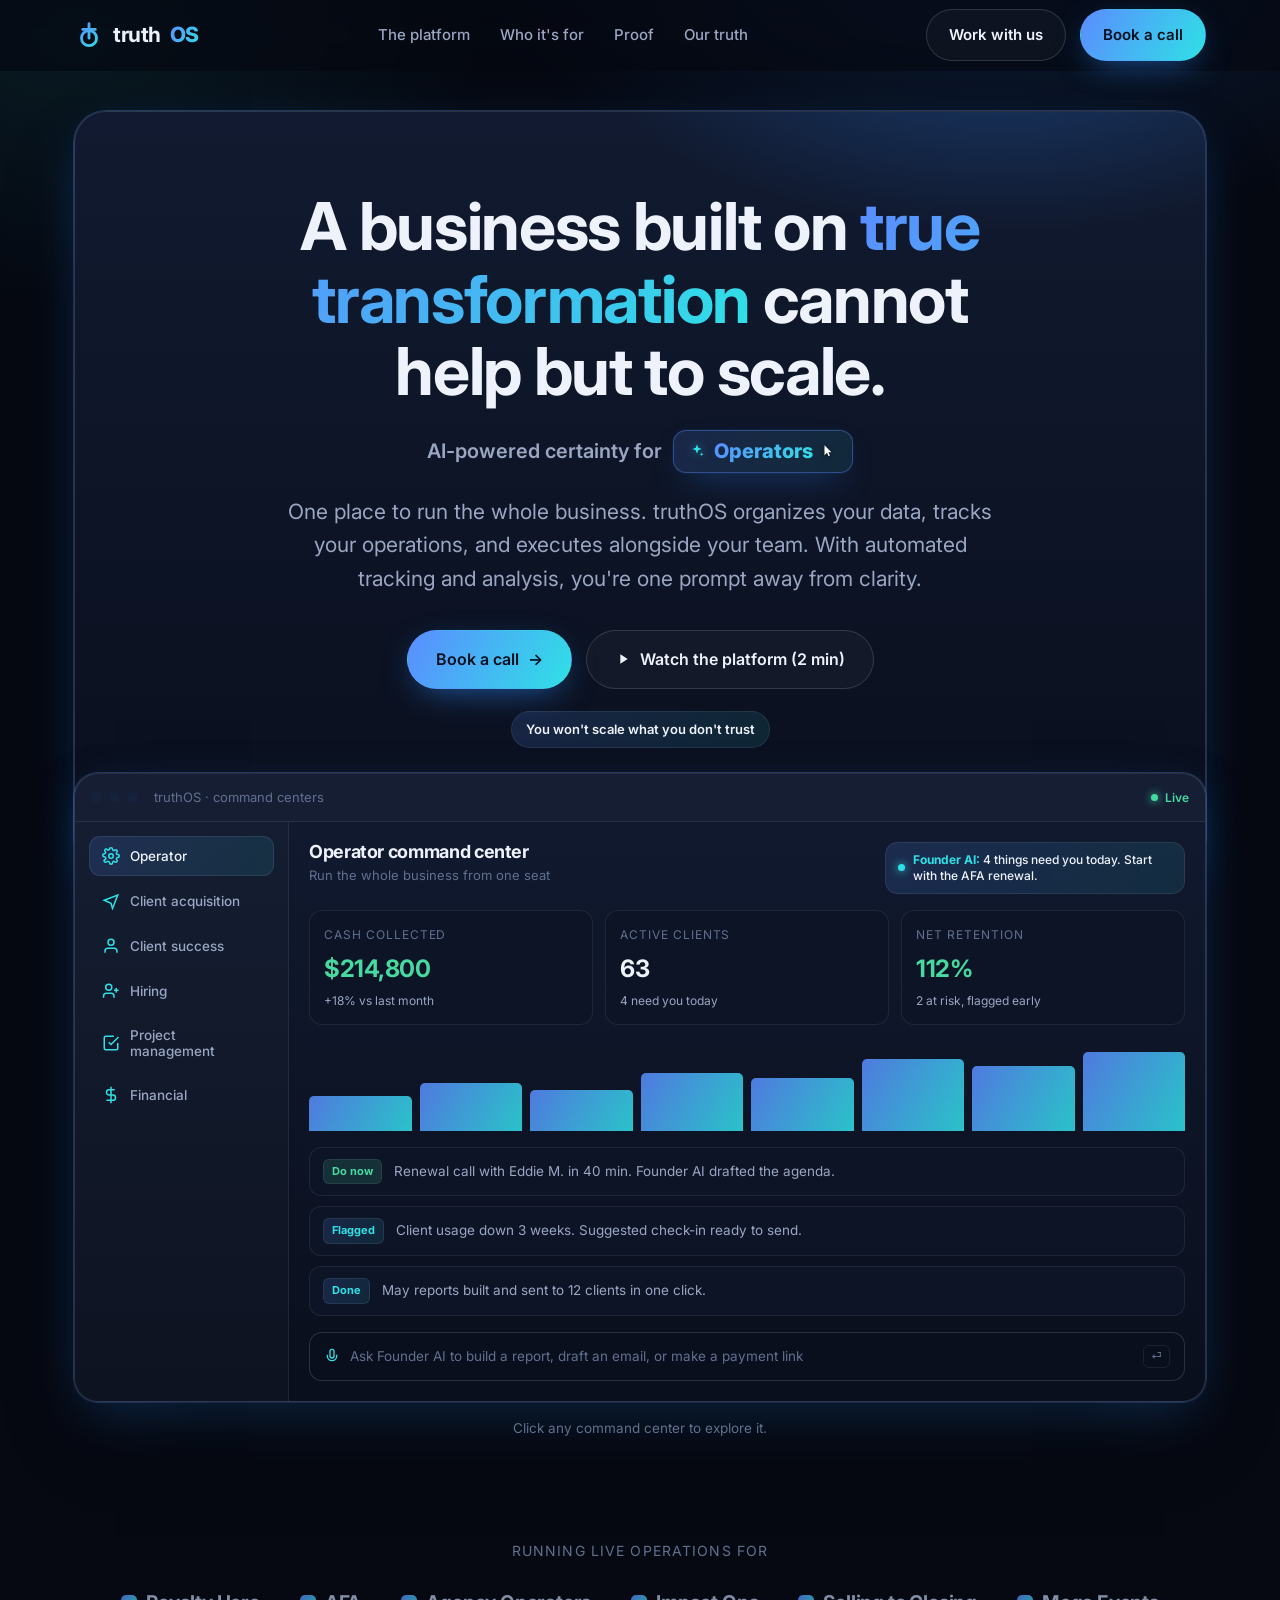
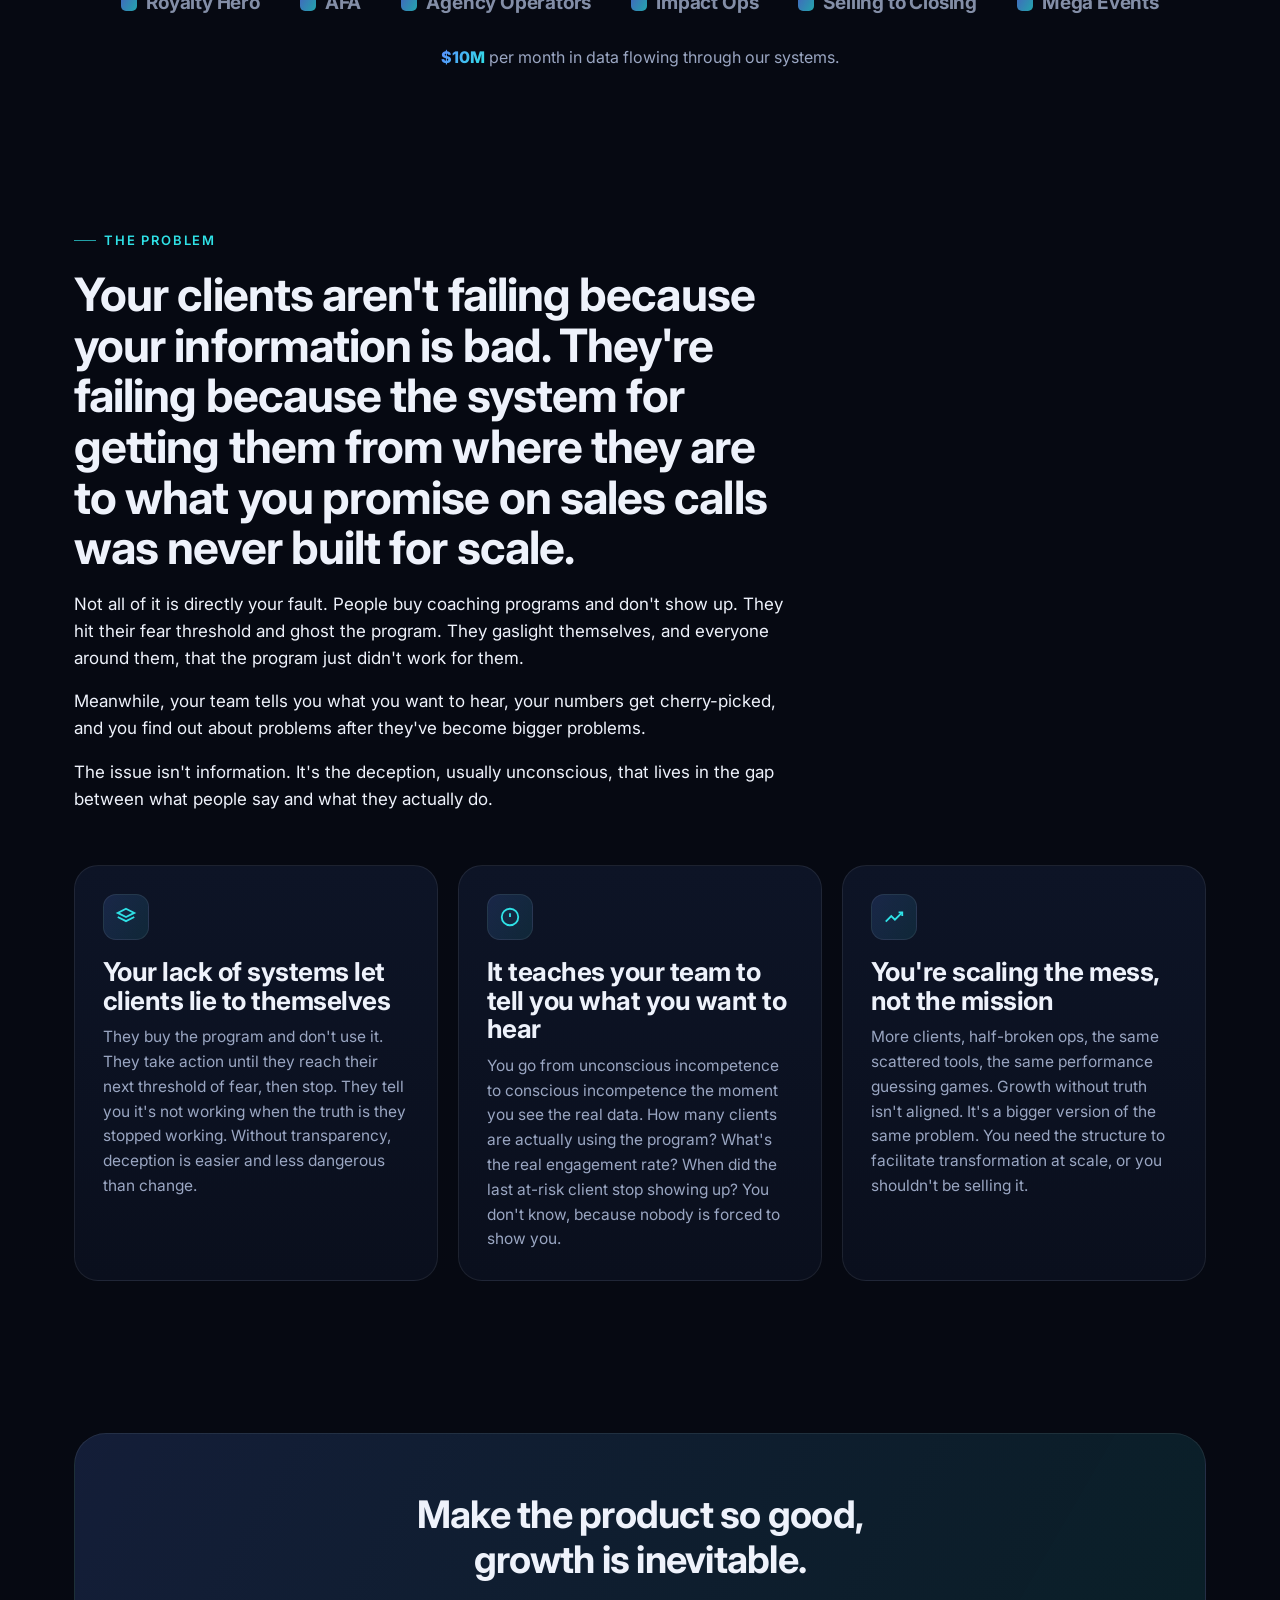
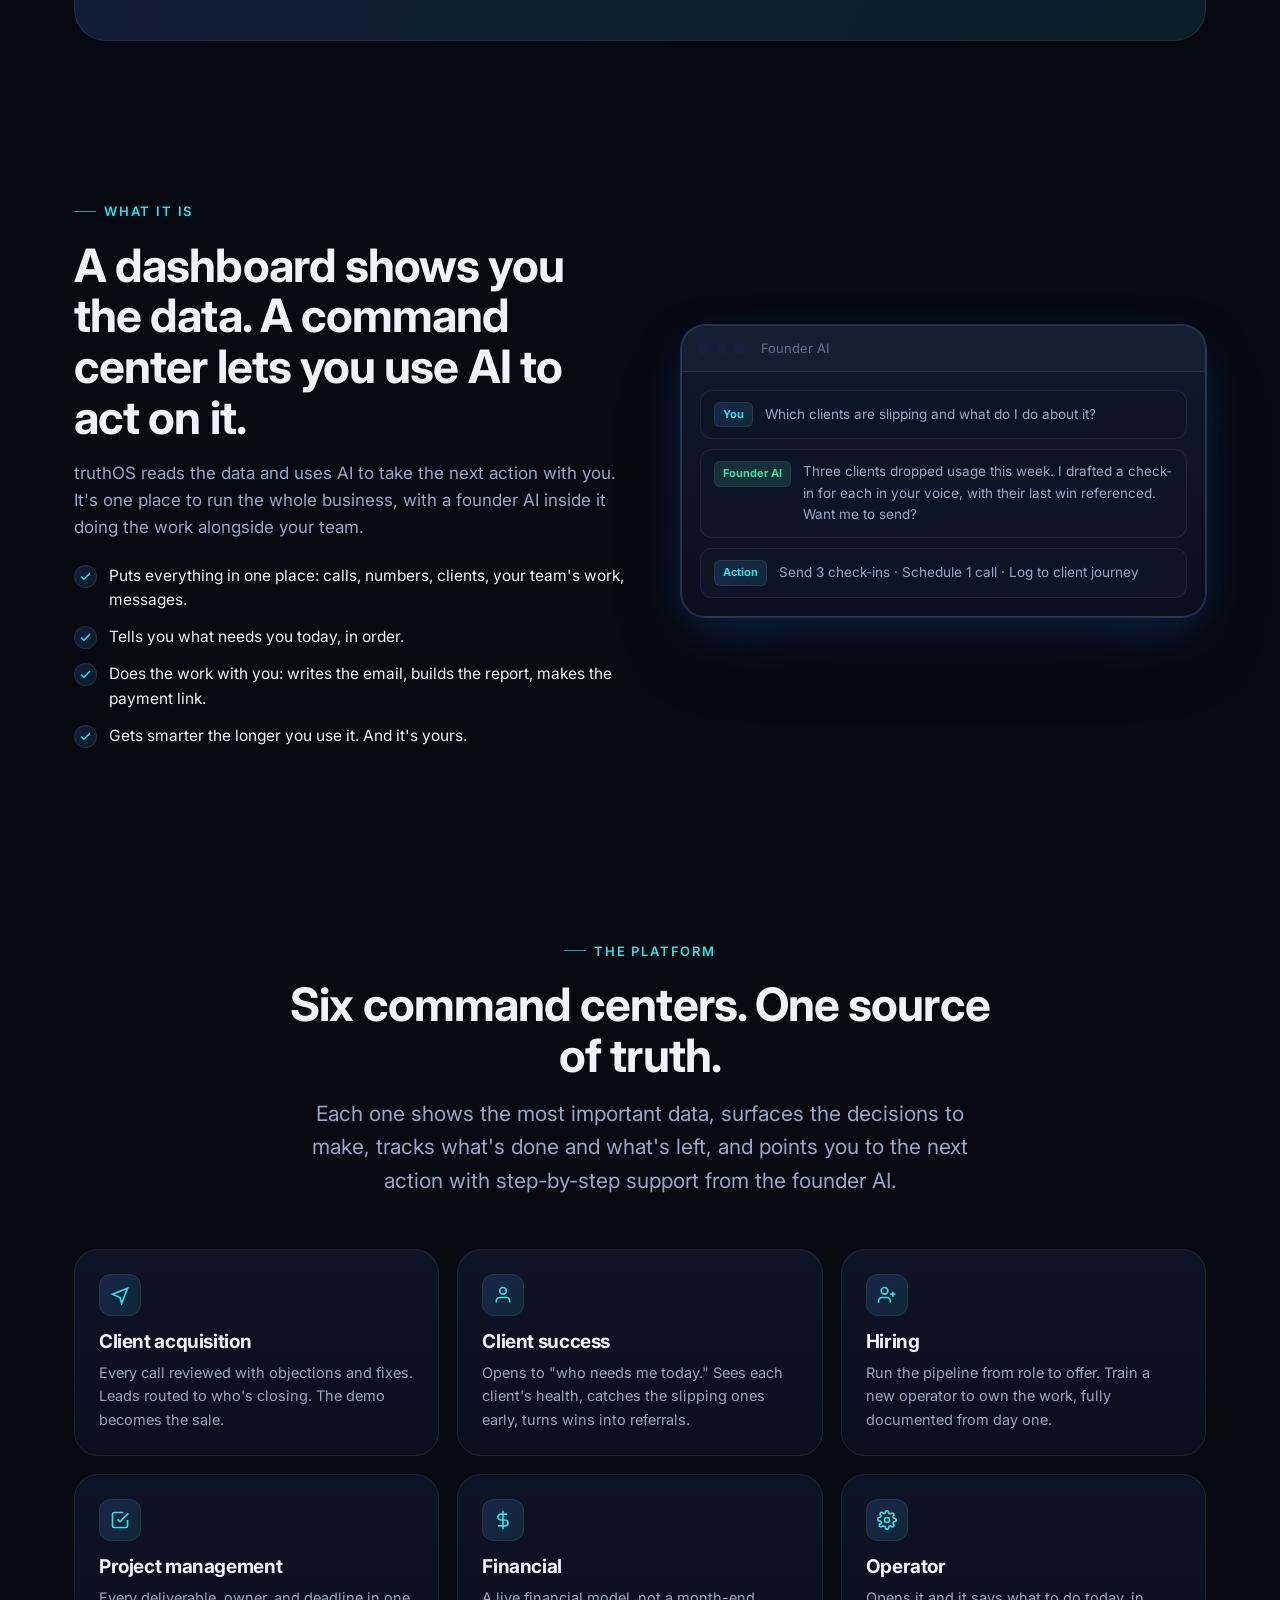
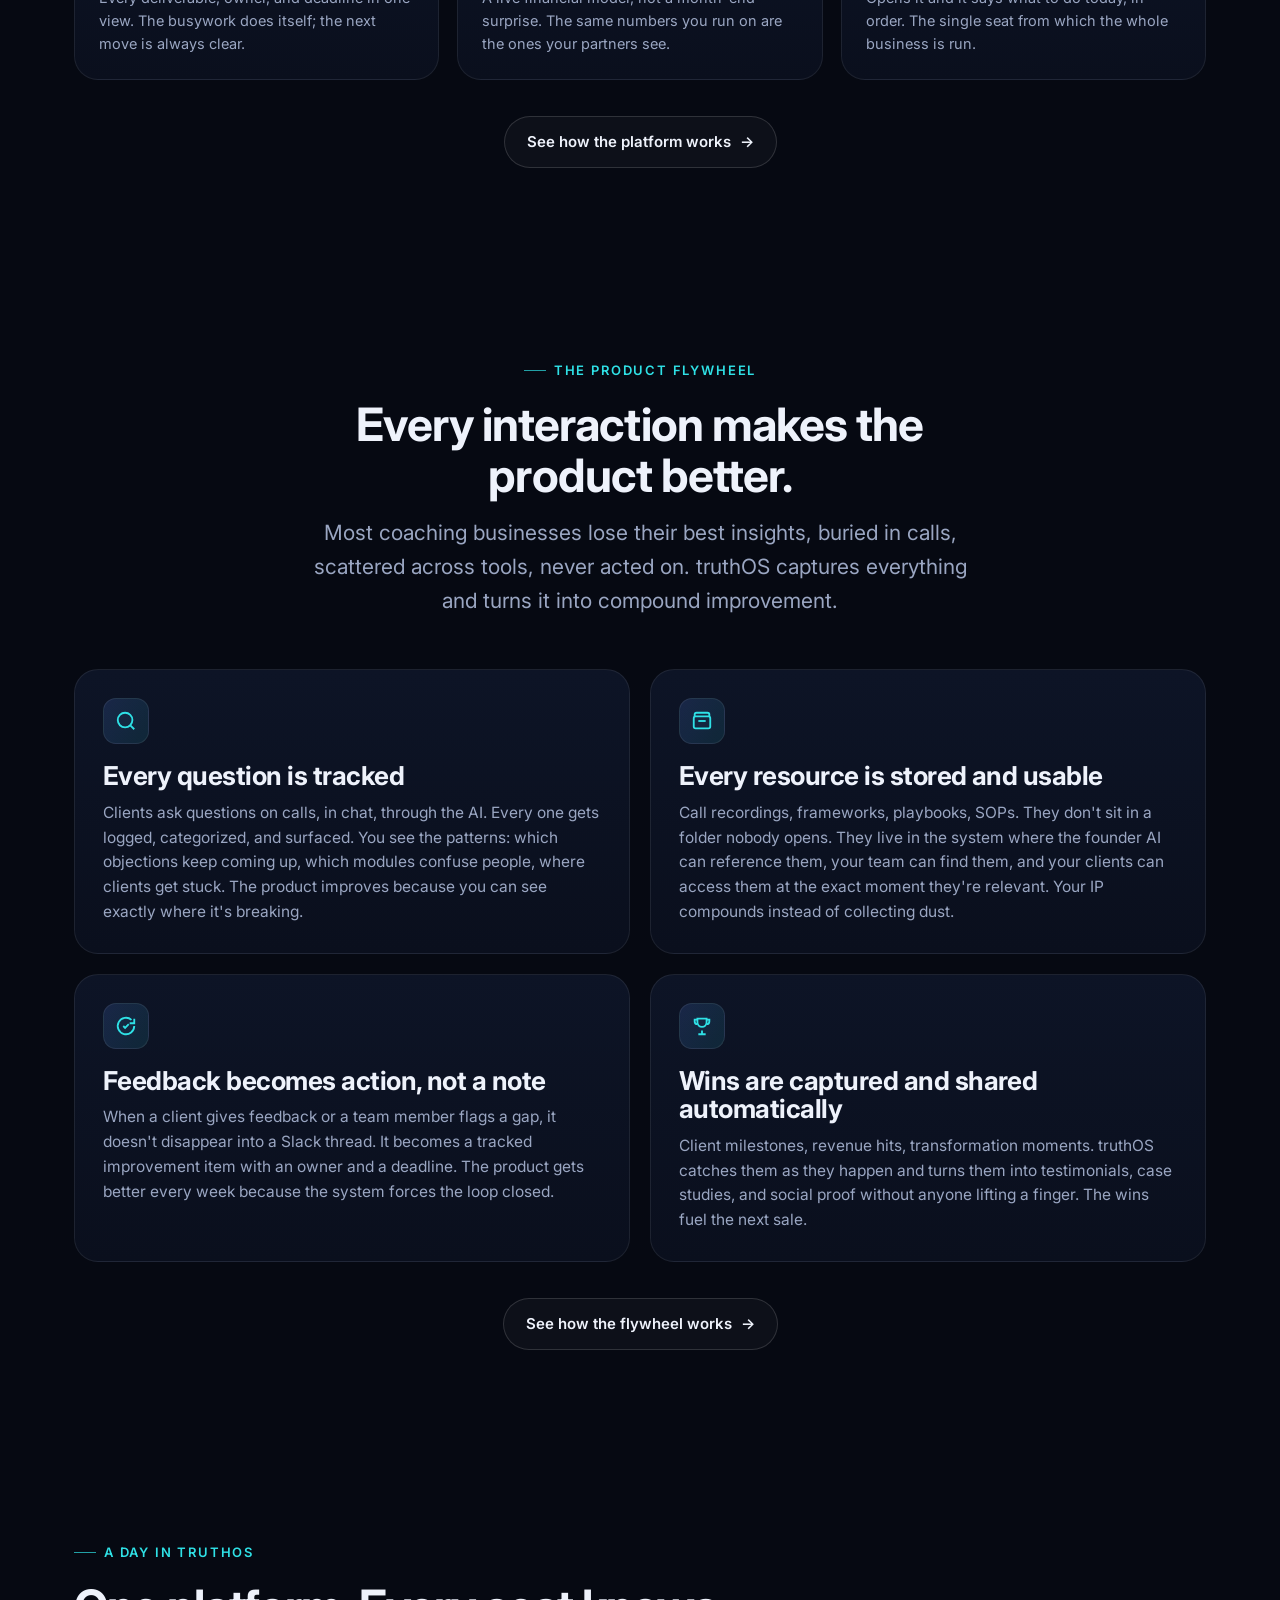
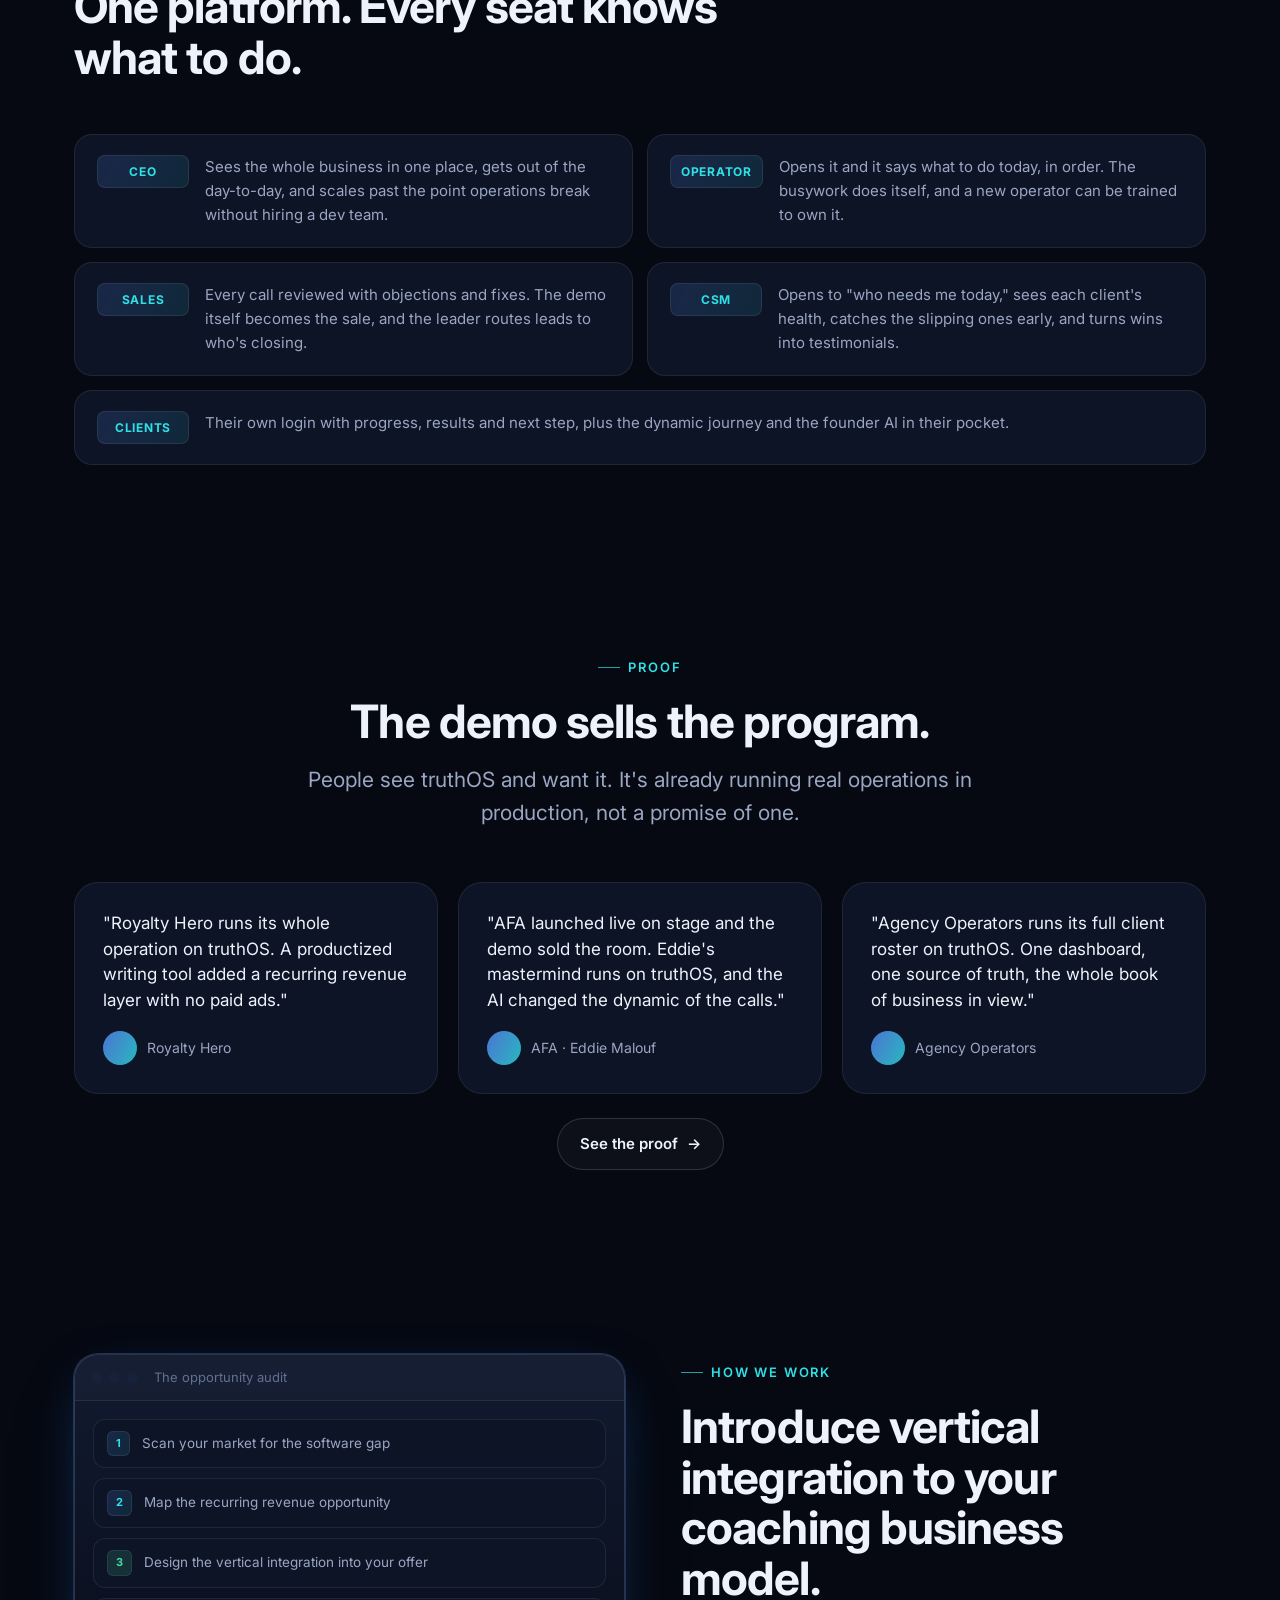
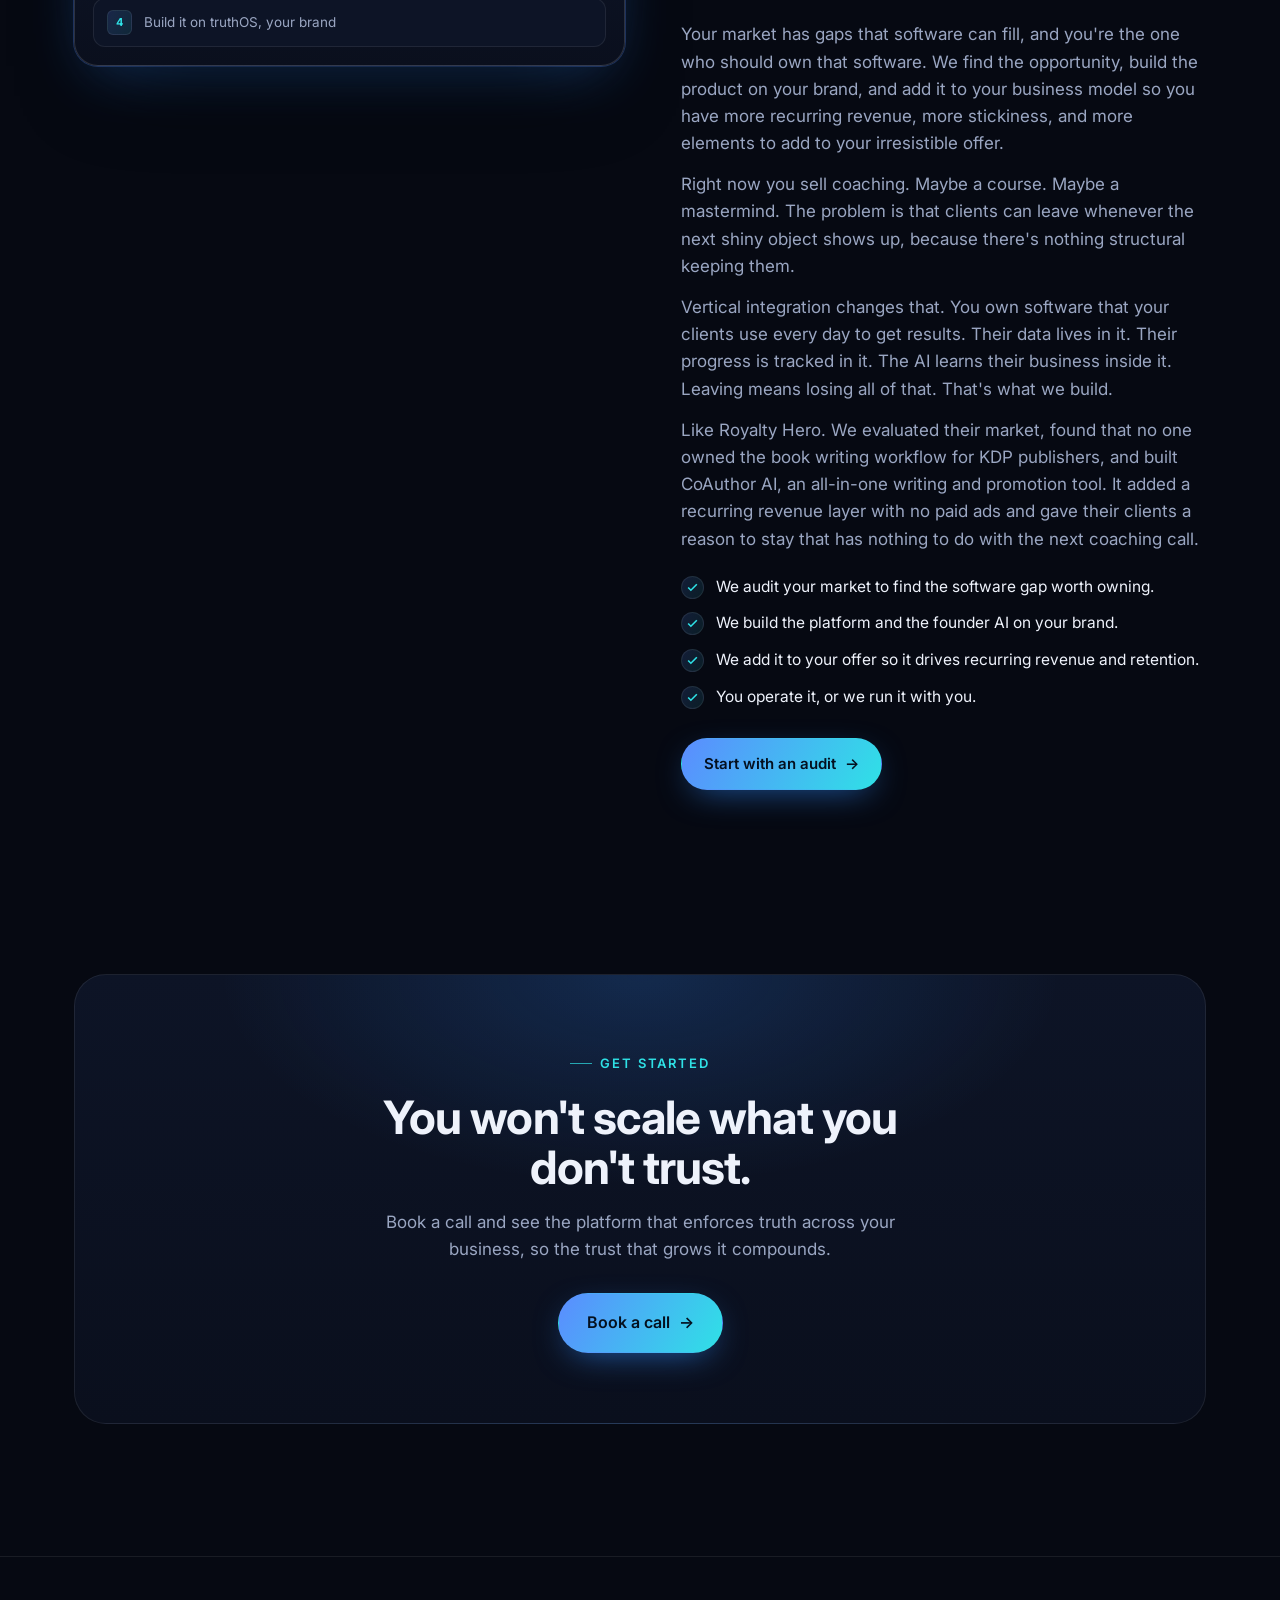
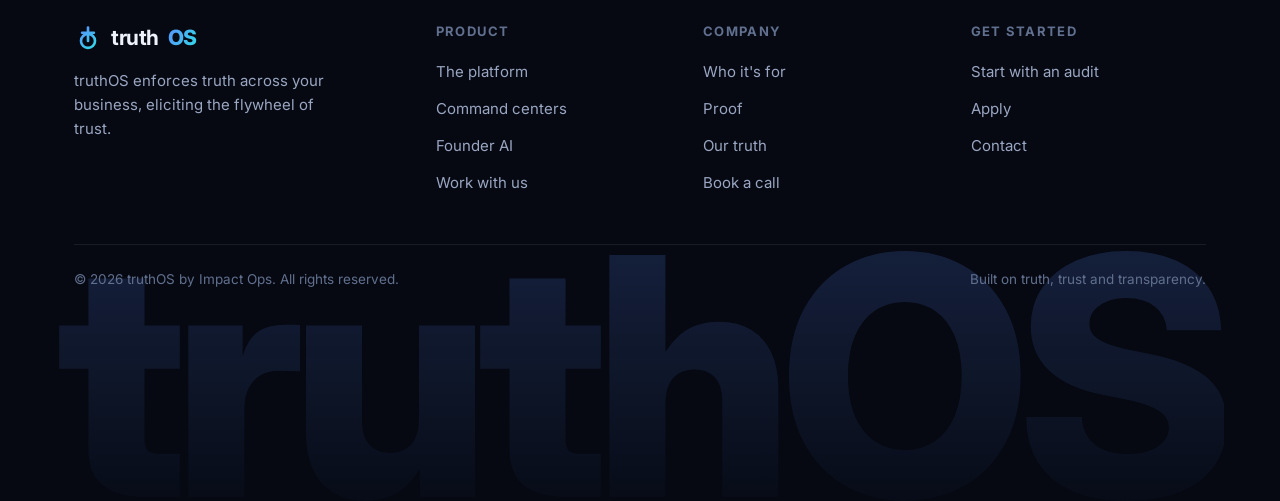
==== website/index.html @ 843c8d83 "Re-skin to truthOS dark branding, keep Viktor-style structure Revert palette/typography to the dark " ====
<!DOCTYPE html>
<html lang="en">
<head>
  <meta charset="UTF-8" />
  <meta name="viewport" content="width=device-width, initial-scale=1.0" />
  <title>truthOS · built on truth, trust and transparency</title>
  <meta name="description" content="One place to run your coaching or agency business, with AI that helps you run it. truthOS enforces truth across your business, eliciting the flywheel of trust." />
  <link rel="preconnect" href="https://fonts.googleapis.com" />
  <link rel="preconnect" href="https://fonts.gstatic.com" crossorigin />
  <link href="https://fonts.googleapis.com/css2?family=Inter:wght@400;500;600;700;800&display=swap" rel="stylesheet" />
  <link rel="stylesheet" href="styles.css" />
</head>
<body>

  <!-- ===== NAV ===== -->
  <header class="nav">
    <div class="wrap nav-inner">
      <a class="brand" href="index.html"><img src="assets/logo.svg" class="brand-mark" alt="" />truth<b class="gradient-text">OS</b></a>
      <nav class="nav-links">
        <a href="platform.html">The platform</a>
        <a href="who-its-for.html">Who it's for</a>
        <a href="proof.html">Proof</a>
        <a href="about.html">Our truth</a>
      </nav>
      <div class="nav-cta">
        <a class="btn btn-ghost" href="pricing.html">Work with us</a>
        <a class="btn btn-primary" href="book-a-call.html">Book a call</a>
        <button class="nav-toggle" aria-label="Menu">
          <svg viewBox="0 0 24 24" fill="none" stroke="currentColor" stroke-width="2"><path d="M3 6h18M3 12h18M3 18h18"/></svg>
        </button>
      </div>
    </div>
  </header>

  <main>

    <!-- ===== HERO ===== -->
    <section class="hero">
      <div class="wrap">
        <div class="hero-panel">
        <h1>A business built on <span class="gradient-text">true transformation</span> cannot help but to scale.</h1>
        <p class="hero-bridge"><span>AI-powered certainty for</span>
          <a class="role-chip" href="#demo" aria-label="Explore the live demo">
            <svg class="ai-spark" viewBox="0 0 24 24" fill="currentColor" aria-hidden="true"><path d="M12 2l1.9 5.1L19 9l-5.1 1.9L12 16l-1.9-5.1L5 9l5.1-1.9z"/><path d="M19 14l.8 2.2L22 17l-2.2.8L19 20l-.8-2.2L16 17l2.2-.8z"/></svg>
            <span class="rotator" data-words="CEOs,Operators,Revenue leaders,Product teams,Coaches">CEOs</span>
            <svg class="cursor-ico" viewBox="0 0 24 24" fill="currentColor" aria-hidden="true"><path d="M4 2L4 18L8 14L10.5 19.5L12.7 18.4L10.2 13L15 13Z"/></svg>
          </a>
        </p>
        <p class="lead">One place to run the whole business. truthOS organizes your data, tracks your operations, and executes alongside your team. With automated tracking and analysis, you're one prompt away from clarity.</p>
        <div class="hero-cta">
          <a class="btn btn-primary btn-lg" href="book-a-call.html">Book a call <span class="arrow">&rarr;</span></a>
          <!-- TODO: link "Watch the platform" to the 2-min platform video once it exists -->
          <a class="btn btn-ghost btn-lg" href="#">
            <svg width="16" height="16" viewBox="0 0 24 24" fill="currentColor" aria-hidden="true"><path d="M8 5v14l11-7z"/></svg>
            Watch the platform (2 min)
          </a>
        </div>
        <p class="hero-note">
          <span class="pill">You won't scale what you don't trust</span>
        </p>
        </div>
      </div>
    </section>

    <!-- ===== INTERACTIVE COMMAND-CENTER CONSOLE ===== -->
    <section id="demo" style="padding-bottom: 40px; scroll-margin-top: 84px;">
      <div class="wrap reveal hero-overlap">
        <div class="console">
          <div class="console-bar">
            <span class="dots"><i></i><i></i><i></i></span>
            <span class="title">truthOS &middot; command centers</span>
            <span class="live"><span class="led"></span> Live</span>
          </div>
          <div class="console-grid">
            <aside class="console-side">
              <button class="cc-btn active" data-cc="operator">
                <svg class="gi" viewBox="0 0 24 24" fill="none" stroke="currentColor" stroke-width="2"><circle cx="12" cy="12" r="3"/><path d="M19.4 15a1.65 1.65 0 0 0 .33 1.82l.06.06a2 2 0 1 1-2.83 2.83l-.06-.06a1.65 1.65 0 0 0-2.82 1.17V21a2 2 0 0 1-4 0v-.09A1.65 1.65 0 0 0 8 19.4a1.65 1.65 0 0 0-1.82.33l-.06.06a2 2 0 1 1-2.83-2.83l.06-.06A1.65 1.65 0 0 0 4.6 14a1.65 1.65 0 0 0-1.51-1H3a2 2 0 0 1 0-4h.09A1.65 1.65 0 0 0 4.6 8a1.65 1.65 0 0 0-.33-1.82l-.06-.06a2 2 0 1 1 2.83-2.83l.06.06A1.65 1.65 0 0 0 10 3.09V3a2 2 0 0 1 4 0v.09a1.65 1.65 0 0 0 2.82 1.17l.06-.06a2 2 0 1 1 2.83 2.83l-.06.06A1.65 1.65 0 0 0 20.91 10H21a2 2 0 0 1 0 4h-.09a1.65 1.65 0 0 0-1.51 1z"/></svg>
                Operator
              </button>
              <button class="cc-btn" data-cc="acquisition">
                <svg class="gi" viewBox="0 0 24 24" fill="none" stroke="currentColor" stroke-width="2"><path d="M3 11l18-7-7 18-2-7-9-4z"/></svg>
                Client acquisition
              </button>
              <button class="cc-btn" data-cc="success">
                <svg class="gi" viewBox="0 0 24 24" fill="none" stroke="currentColor" stroke-width="2"><path d="M20 21v-2a4 4 0 0 0-4-4H8a4 4 0 0 0-4 4v2"/><circle cx="12" cy="7" r="4"/></svg>
                Client success
              </button>
              <button class="cc-btn" data-cc="hiring">
                <svg class="gi" viewBox="0 0 24 24" fill="none" stroke="currentColor" stroke-width="2"><path d="M16 21v-2a4 4 0 0 0-4-4H6a4 4 0 0 0-4 4v2"/><circle cx="9" cy="7" r="4"/><path d="M19 8v6M22 11h-6"/></svg>
                Hiring
              </button>
              <button class="cc-btn" data-cc="projects">
                <svg class="gi" viewBox="0 0 24 24" fill="none" stroke="currentColor" stroke-width="2"><path d="M9 11l3 3L22 4"/><path d="M21 12v7a2 2 0 0 1-2 2H5a2 2 0 0 1-2-2V5a2 2 0 0 1 2-2h11"/></svg>
                Project management
              </button>
              <button class="cc-btn" data-cc="financial">
                <svg class="gi" viewBox="0 0 24 24" fill="none" stroke="currentColor" stroke-width="2"><path d="M12 1v22"/><path d="M17 5H9.5a3.5 3.5 0 0 0 0 7h5a3.5 3.5 0 0 1 0 7H6"/></svg>
                Financial
              </button>
            </aside>

            <div class="console-main">
              <!-- Operator -->
              <div class="cc-panel active" data-cc="operator">
                <div class="cc-head">
                  <div><h4>Operator command center</h4><div class="sub">Run the whole business from one seat</div></div>
                  <div class="ai-chip"><span class="d"></span> <span><b>Founder AI:</b> 4 things need you today. Start with the AFA renewal.</span></div>
                </div>
                <div class="stat-row">
                  <div class="stat-box"><div class="k">Cash collected</div><div class="v up">$214,800</div><div class="tiny">+18% vs last month</div></div>
                  <div class="stat-box"><div class="k">Active clients</div><div class="v">63</div><div class="tiny">4 need you today</div></div>
                  <div class="stat-box"><div class="k">Net retention</div><div class="v up">112%</div><div class="tiny">2 at risk, flagged early</div></div>
                </div>
                <div class="bars"><span class="b" style="height:42%"></span><span class="b" style="height:58%"></span><span class="b" style="height:50%"></span><span class="b" style="height:71%"></span><span class="b" style="height:64%"></span><span class="b" style="height:88%"></span><span class="b" style="height:79%"></span><span class="b" style="height:96%"></span></div>
                <div class="feed" style="margin-top:16px">
                  <div class="row"><span class="badge now">Do now</span><span class="grow">Renewal call with Eddie M. in 40 min. Founder AI drafted the agenda.</span></div>
                  <div class="row"><span class="badge">Flagged</span><span class="grow">Client usage down 3 weeks. Suggested check-in ready to send.</span></div>
                  <div class="row"><span class="badge">Done</span><span class="grow">May reports built and sent to 12 clients in one click.</span></div>
                </div>
                <div class="console-ask"><svg viewBox="0 0 24 24" fill="none" stroke="currentColor" stroke-width="2"><path d="M12 2a3 3 0 0 0-3 3v7a3 3 0 0 0 6 0V5a3 3 0 0 0-3-3z"/><path d="M19 10v2a7 7 0 0 1-14 0v-2"/></svg> Ask Founder AI to build a report, draft an email, or make a payment link <span class="k">&#9166;</span></div>
              </div>

              <!-- Client acquisition -->
              <div class="cc-panel" data-cc="acquisition">
                <div class="cc-head">
                  <div><h4>Client acquisition</h4><div class="sub">Turn calls into closes</div></div>
                  <div class="ai-chip"><span class="d"></span> <span><b>Founder AI:</b> The pricing objection came up in 4 of 6 calls this week. Here's the pattern and a revised handle.</span></div>
                </div>
                <div class="stat-row">
                  <div class="stat-box"><div class="k">Calls this week</div><div class="v">34</div><div class="tiny">all reviewed</div></div>
                  <div class="stat-box"><div class="k">Close rate</div><div class="v up">41%</div><div class="tiny">up from 24%</div></div>
                  <div class="stat-box"><div class="k">Objections flagged</div><div class="v">3</div><div class="tiny">pricing, timing, competitor</div></div>
                </div>
                <div class="feed">
                  <div class="row"><span class="badge now">Do now</span><span class="grow">Review Jake's call from Tuesday. Founder AI flagged a missed close opportunity.</span></div>
                  <div class="row"><span class="badge">Done</span><span class="grow">8 call summaries auto-generated, synced to CRM and sent to closers for feedback.</span></div>
                </div>
                <div class="console-ask"><svg viewBox="0 0 24 24" fill="none" stroke="currentColor" stroke-width="2"><path d="M21 15a2 2 0 0 1-2 2H7l-4 4V5a2 2 0 0 1 2-2h14a2 2 0 0 1 2 2z"/></svg> Ask Founder AI to review a call or build a follow-up sequence <span class="k">&#9166;</span></div>
              </div>

              <!-- Client success -->
              <div class="cc-panel" data-cc="success">
                <div class="cc-head">
                  <div><h4>Client success</h4><div class="sub">Know who needs you today</div></div>
                  <div class="ai-chip"><span class="d"></span> <span><b>Founder AI:</b> Sarah hasn't logged in for 18 days. On her last call she said she was "overwhelmed." I drafted a check-in referencing her Week 2 win.</span></div>
                </div>
                <div class="stat-row">
                  <div class="stat-box"><div class="k">Needing attention</div><div class="v">4</div><div class="tiny">today</div></div>
                  <div class="stat-box"><div class="k">At risk</div><div class="v">2</div><div class="tiny">usage down 3+ weeks</div></div>
                  <div class="stat-box"><div class="k">Ready for upsell</div><div class="v up">2</div><div class="tiny">hitting their goals</div></div>
                </div>
                <div class="feed">
                  <div class="row"><span class="badge now">Do now</span><span class="grow">Send check-in to Sarah. Review Marco's milestone for a case study.</span></div>
                  <div class="row"><span class="badge">Flagged</span><span class="grow">2 clients haven't completed onboarding steps.</span></div>
                  <div class="row"><span class="badge">Testimonial</span><span class="grow">1 client hit a milestone this week, ready for a testimonial.</span></div>
                </div>
                <div class="console-ask"><svg viewBox="0 0 24 24" fill="none" stroke="currentColor" stroke-width="2"><path d="M20 21v-2a4 4 0 0 0-4-4H8a4 4 0 0 0-4 4v2"/><circle cx="12" cy="7" r="4"/></svg> Ask Founder AI who needs attention and why <span class="k">&#9166;</span></div>
              </div>

              <!-- Hiring -->
              <div class="cc-panel" data-cc="hiring">
                <div class="cc-head">
                  <div><h4>Hiring</h4><div class="sub">Place trained operators</div></div>
                  <div class="ai-chip"><span class="d"></span> <span><b>Founder AI:</b> 3 candidates passed the assignment. Top score: 92.</span></div>
                </div>
                <div class="stat-row">
                  <div class="stat-box"><div class="k">Open roles</div><div class="v">2</div><div class="tiny">operator, CSM</div></div>
                  <div class="stat-box"><div class="k">In pipeline</div><div class="v">14</div><div class="tiny">5 in final stage</div></div>
                  <div class="stat-box"><div class="k">Avg score</div><div class="v up">78</div><div class="tiny">on the assignment</div></div>
                </div>
                <div class="feed">
                  <div class="row"><span class="badge now">Do now</span><span class="grow">Final interview for the operator role at 4pm.</span></div>
                  <div class="row"><span class="badge">Scored</span><span class="grow">Assignment graded: 92. Recommend advancing.</span></div>
                  <div class="row"><span class="badge">Ready</span><span class="grow">Onboarding doc generated, fully documented to own the seat.</span></div>
                </div>
                <div class="console-ask"><svg viewBox="0 0 24 24" fill="none" stroke="currentColor" stroke-width="2"><path d="M16 21v-2a4 4 0 0 0-4-4H6a4 4 0 0 0-4 4v2"/><circle cx="9" cy="7" r="4"/></svg> Ask Founder AI to draft a role or score an assignment <span class="k">&#9166;</span></div>
              </div>

              <!-- Project management -->
              <div class="cc-panel" data-cc="projects">
                <div class="cc-head">
                  <div><h4>Project management</h4><div class="sub">Every deliverable, owner and deadline</div></div>
                  <div class="ai-chip"><span class="d"></span> <span><b>Founder AI:</b> 2 builds at risk of slipping. Rebalance suggested.</span></div>
                </div>
                <div class="stat-row">
                  <div class="stat-box"><div class="k">On track</div><div class="v up">18</div><div class="tiny">of 22 active</div></div>
                  <div class="stat-box"><div class="k">At risk</div><div class="v">2</div><div class="tiny">flagged early</div></div>
                  <div class="stat-box"><div class="k">Shipped</div><div class="v up">11</div><div class="tiny">this week</div></div>
                </div>
                <div class="feed">
                  <div class="row"><span class="badge now">Do now</span><span class="grow">Eddie portal build: design review due today.</span></div>
                  <div class="row"><span class="badge">Blocked</span><span class="grow">Waiting on brand assets. Reminder drafted to the client.</span></div>
                  <div class="row"><span class="badge">Shipped</span><span class="grow">CoAuthor v2 released to Royalty Hero.</span></div>
                </div>
                <div class="console-ask"><svg viewBox="0 0 24 24" fill="none" stroke="currentColor" stroke-width="2"><path d="M9 11l3 3L22 4"/><path d="M21 12v7a2 2 0 0 1-2 2H5a2 2 0 0 1-2-2V5a2 2 0 0 1 2-2h11"/></svg> Ask Founder AI to rebalance the week or chase a blocker <span class="k">&#9166;</span></div>
              </div>

              <!-- Financial -->
              <div class="cc-panel" data-cc="financial">
                <div class="cc-head">
                  <div><h4>Financial command center</h4><div class="sub">A live model, not a month-end surprise</div></div>
                  <div class="ai-chip"><span class="d"></span> <span><b>Founder AI:</b> Revenue is tracking 12% above forecast. Two renewals are due this week.</span></div>
                </div>
                <div class="stat-row">
                  <div class="stat-box"><div class="k">MRR</div><div class="v up">$264,200</div><div class="tiny">+12% vs forecast</div></div>
                  <div class="stat-box"><div class="k">Cash collected</div><div class="v up">$414,800</div><div class="tiny">this month</div></div>
                  <div class="stat-box"><div class="k">Receivables</div><div class="v">$18,400</div><div class="tiny">3 invoices 7+ days</div></div>
                </div>
                <div class="bars"><span class="b" style="height:55%"></span><span class="b" style="height:60%"></span><span class="b" style="height:58%"></span><span class="b" style="height:69%"></span><span class="b" style="height:74%"></span><span class="b" style="height:82%"></span><span class="b" style="height:90%"></span><span class="b" style="height:97%"></span></div>
                <div class="feed" style="margin-top:16px">
                  <div class="row"><span class="badge now">Do now</span><span class="grow">Send Eddie's renewal proposal (drafted).</span></div>
                  <div class="row"><span class="badge">Done</span><span class="grow">May P&amp;L built and shared with partners.</span></div>
                </div>
                <div class="console-ask"><svg viewBox="0 0 24 24" fill="none" stroke="currentColor" stroke-width="2"><path d="M3 3v18h18"/><path d="M7 14l4-4 3 3 5-6"/></svg> Ask Founder AI what the numbers mean and what to do <span class="k">&#9166;</span></div>
              </div>
            </div>
          </div>
        </div>
        <p class="faint center" style="margin-top:16px; font-size:13.5px">Click any command center to explore it.</p>
      </div>
    </section>

    <!-- ===== CURRENT PARTNERS ===== -->
    <section class="section-sm">
      <div class="wrap center">
        <p class="faint" style="margin-bottom:26px; font-size:14px; letter-spacing:0.08em; text-transform:uppercase;">Running live operations for</p>
        <div class="logos">
          <span class="logo"><span class="mk"></span> Royalty Hero</span>
          <span class="logo"><span class="mk"></span> AFA</span>
          <span class="logo"><span class="mk"></span> Agency Operators</span>
          <span class="logo"><span class="mk"></span> Impact Ops</span>
          <span class="logo"><span class="mk"></span> Selling to Closing</span>
          <span class="logo"><span class="mk"></span> Mega Events</span>
        </div>
        <!-- CONFIRM figure before publishing: see website/README.md -->
        <p class="muted" style="margin-top:26px; font-size:16px;"><b class="gradient-text" style="font-weight:800;">$10M</b> per month in data flowing through our systems.</p>
      </div>
    </section>

    <!-- ===== THE PROBLEM ===== -->
    <section class="section">
      <div class="wrap">
        <div class="section-head maxw-760">
          <span class="eyebrow">The problem</span>
          <h2>Your clients aren't failing because your information is bad. They're failing because the system for getting them from where they are to what you promise on sales calls was never built for scale.</h2>
          <p style="margin-top:18px">Not all of it is directly your fault. People buy coaching programs and don't show up. They hit their fear threshold and ghost the program. They gaslight themselves, and everyone around them, that the program just didn't work for them.</p>
          <p>Meanwhile, your team tells you what you want to hear, your numbers get cherry-picked, and you find out about problems after they've become bigger problems.</p>
          <p>The issue isn't information. It's the deception, usually unconscious, that lives in the gap between what people say and what they actually do.</p>
        </div>
        <div class="grid grid-3">
          <div class="card reveal">
            <div class="ico"><svg viewBox="0 0 24 24" fill="none" stroke="currentColor" stroke-width="2"><path d="M12 3l9 4.5-9 4.5-9-4.5L12 3z"/><path d="M3 12l9 4.5 9-4.5"/></svg></div>
            <h3>Your lack of systems let clients lie to themselves</h3>
            <p>They buy the program and don't use it. They take action until they reach their next threshold of fear, then stop. They tell you it's not working when the truth is they stopped working. Without transparency, deception is easier and less dangerous than change.</p>
          </div>
          <div class="card reveal">
            <div class="ico"><svg viewBox="0 0 24 24" fill="none" stroke="currentColor" stroke-width="2"><circle cx="12" cy="12" r="9"/><path d="M12 8v4M12 16h.01"/></svg></div>
            <h3>It teaches your team to tell you what you want to hear</h3>
            <p>You go from unconscious incompetence to conscious incompetence the moment you see the real data. How many clients are actually using the program? What's the real engagement rate? When did the last at-risk client stop showing up? You don't know, because nobody is forced to show you.</p>
          </div>
          <div class="card reveal">
            <div class="ico"><svg viewBox="0 0 24 24" fill="none" stroke="currentColor" stroke-width="2"><path d="M3 17l6-6 4 4 8-8"/><path d="M17 7h4v4"/></svg></div>
            <h3>You're scaling the mess, not the mission</h3>
            <p>More clients, half-broken ops, the same scattered tools, the same performance guessing games. Growth without truth isn't aligned. It's a bigger version of the same problem. You need the structure to facilitate transformation at scale, or you shouldn't be selling it.</p>
          </div>
        </div>
      </div>
    </section>

    <!-- ===== THE SHIFT ===== -->
    <section class="section-sm">
      <div class="wrap">
        <div class="statement reveal">
          <p>Make the product so good, growth is inevitable.</p>
        </div>
      </div>
    </section>

    <!-- ===== WHAT IT IS ===== -->
    <section class="section">
      <div class="wrap">
        <div class="split">
          <div class="split-text">
            <span class="eyebrow">What it is</span>
            <h2>A dashboard shows you the data. A command center lets you use AI to act on it.</h2>
            <p>truthOS reads the data and uses AI to take the next action with you. It's one place to run the whole business, with a founder AI inside it doing the work alongside your team.</p>
            <ul class="checklist">
              <li><span class="ck"><svg viewBox="0 0 24 24" fill="none" stroke="currentColor" stroke-width="3"><path d="M20 6L9 17l-5-5"/></svg></span> Puts everything in one place: calls, numbers, clients, your team's work, messages.</li>
              <li><span class="ck"><svg viewBox="0 0 24 24" fill="none" stroke="currentColor" stroke-width="3"><path d="M20 6L9 17l-5-5"/></svg></span> Tells you what needs you today, in order.</li>
              <li><span class="ck"><svg viewBox="0 0 24 24" fill="none" stroke="currentColor" stroke-width="3"><path d="M20 6L9 17l-5-5"/></svg></span> Does the work with you: writes the email, builds the report, makes the payment link.</li>
              <li><span class="ck"><svg viewBox="0 0 24 24" fill="none" stroke="currentColor" stroke-width="3"><path d="M20 6L9 17l-5-5"/></svg></span> Gets smarter the longer you use it. And it's yours.</li>
            </ul>
          </div>
          <div class="reveal">
            <div class="mock">
              <div class="mock-bar"><span class="dots"><i></i><i></i><i></i></span><span class="title">Founder AI</span></div>
              <div class="mock-body">
                <div class="feed">
                  <div class="row"><span class="badge">You</span><span class="grow">Which clients are slipping and what do I do about it?</span></div>
                  <div class="row" style="align-items:flex-start"><span class="badge now">Founder AI</span><span class="grow">Three clients dropped usage this week. I drafted a check-in for each in your voice, with their last win referenced. Want me to send?</span></div>
                  <div class="row"><span class="badge">Action</span><span class="grow">Send 3 check-ins &middot; Schedule 1 call &middot; Log to client journey</span></div>
                </div>
              </div>
            </div>
          </div>
        </div>
      </div>
    </section>

    <!-- ===== SIX COMMAND CENTERS ===== -->
    <section class="section">
      <div class="wrap">
        <div class="section-head center mx-auto">
          <span class="eyebrow">The platform</span>
          <h2>Six command centers. One source of truth.</h2>
          <p class="lead mx-auto maxw-680">Each one shows the most important data, surfaces the decisions to make, tracks what's done and what's left, and points you to the next action with step-by-step support from the founder AI.</p>
        </div>
        <div class="cc-grid">
          <div class="cc reveal">
            <div class="ic"><svg viewBox="0 0 24 24" fill="none" stroke="currentColor" stroke-width="2"><path d="M3 11l18-7-7 18-2-7-9-4z"/></svg></div>
            <h3>Client acquisition</h3>
            <p>Every call reviewed with objections and fixes. Leads routed to who's closing. The demo becomes the sale.</p>
          </div>
          <div class="cc reveal">
            <div class="ic"><svg viewBox="0 0 24 24" fill="none" stroke="currentColor" stroke-width="2"><path d="M20 21v-2a4 4 0 0 0-4-4H8a4 4 0 0 0-4 4v2"/><circle cx="12" cy="7" r="4"/></svg></div>
            <h3>Client success</h3>
            <p>Opens to "who needs me today." Sees each client's health, catches the slipping ones early, turns wins into referrals.</p>
          </div>
          <div class="cc reveal">
            <div class="ic"><svg viewBox="0 0 24 24" fill="none" stroke="currentColor" stroke-width="2"><path d="M16 21v-2a4 4 0 0 0-4-4H6a4 4 0 0 0-4 4v2"/><circle cx="9" cy="7" r="4"/><path d="M19 8v6M22 11h-6"/></svg></div>
            <h3>Hiring</h3>
            <p>Run the pipeline from role to offer. Train a new operator to own the work, fully documented from day one.</p>
          </div>
          <div class="cc reveal">
            <div class="ic"><svg viewBox="0 0 24 24" fill="none" stroke="currentColor" stroke-width="2"><path d="M9 11l3 3L22 4"/><path d="M21 12v7a2 2 0 0 1-2 2H5a2 2 0 0 1-2-2V5a2 2 0 0 1 2-2h11"/></svg></div>
            <h3>Project management</h3>
            <p>Every deliverable, owner, and deadline in one view. The busywork does itself; the next move is always clear.</p>
          </div>
          <div class="cc reveal">
            <div class="ic"><svg viewBox="0 0 24 24" fill="none" stroke="currentColor" stroke-width="2"><path d="M12 1v22"/><path d="M17 5H9.5a3.5 3.5 0 0 0 0 7h5a3.5 3.5 0 0 1 0 7H6"/></svg></div>
            <h3>Financial</h3>
            <p>A live financial model, not a month-end surprise. The same numbers you run on are the ones your partners see.</p>
          </div>
          <div class="cc reveal">
            <div class="ic"><svg viewBox="0 0 24 24" fill="none" stroke="currentColor" stroke-width="2"><circle cx="12" cy="12" r="3"/><path d="M19.4 15a1.65 1.65 0 0 0 .33 1.82l.06.06a2 2 0 1 1-2.83 2.83l-.06-.06a1.65 1.65 0 0 0-2.82 1.17V21a2 2 0 0 1-4 0v-.09A1.65 1.65 0 0 0 8 19.4a1.65 1.65 0 0 0-1.82.33l-.06.06a2 2 0 1 1-2.83-2.83l.06-.06A1.65 1.65 0 0 0 4.6 14a1.65 1.65 0 0 0-1.51-1H3a2 2 0 0 1 0-4h.09A1.65 1.65 0 0 0 4.6 8a1.65 1.65 0 0 0-.33-1.82l-.06-.06a2 2 0 1 1 2.83-2.83l.06.06A1.65 1.65 0 0 0 10 3.09V3a2 2 0 0 1 4 0v.09a1.65 1.65 0 0 0 2.82 1.17l.06-.06a2 2 0 1 1 2.83 2.83l-.06.06A1.65 1.65 0 0 0 20.91 10H21a2 2 0 0 1 0 4h-.09a1.65 1.65 0 0 0-1.51 1z"/></svg></div>
            <h3>Operator</h3>
            <p>Opens it and it says what to do today, in order. The single seat from which the whole business is run.</p>
          </div>
        </div>
        <div class="center" style="margin-top:36px">
          <a class="btn btn-ghost" href="platform.html">See how the platform works <span class="arrow">&rarr;</span></a>
        </div>
      </div>
    </section>

    <!-- ===== THE PRODUCT FLYWHEEL ===== -->
    <section class="section">
      <div class="wrap">
        <div class="section-head center mx-auto">
          <span class="eyebrow">The product flywheel</span>
          <h2>Every interaction makes the product better.</h2>
          <p class="lead mx-auto maxw-680">Most coaching businesses lose their best insights, buried in calls, scattered across tools, never acted on. truthOS captures everything and turns it into compound improvement.</p>
        </div>
        <div class="grid grid-2">
          <div class="card reveal">
            <div class="ico"><svg viewBox="0 0 24 24" fill="none" stroke="currentColor" stroke-width="2"><circle cx="11" cy="11" r="8"/><path d="M21 21l-4.3-4.3"/></svg></div>
            <h3>Every question is tracked</h3>
            <p>Clients ask questions on calls, in chat, through the AI. Every one gets logged, categorized, and surfaced. You see the patterns: which objections keep coming up, which modules confuse people, where clients get stuck. The product improves because you can see exactly where it's breaking.</p>
          </div>
          <div class="card reveal">
            <div class="ico"><svg viewBox="0 0 24 24" fill="none" stroke="currentColor" stroke-width="2"><path d="M4 7V5a2 2 0 0 1 2-2h12a2 2 0 0 1 2 2v2"/><rect x="3" y="7" width="18" height="13" rx="2"/><path d="M8 12h8"/></svg></div>
            <h3>Every resource is stored and usable</h3>
            <p>Call recordings, frameworks, playbooks, SOPs. They don't sit in a folder nobody opens. They live in the system where the founder AI can reference them, your team can find them, and your clients can access them at the exact moment they're relevant. Your IP compounds instead of collecting dust.</p>
          </div>
          <div class="card reveal">
            <div class="ico"><svg viewBox="0 0 24 24" fill="none" stroke="currentColor" stroke-width="2"><path d="M21 12a9 9 0 1 1-3-6.7"/><path d="M21 4v5h-5"/><path d="M9 12l2 2 4-4"/></svg></div>
            <h3>Feedback becomes action, not a note</h3>
            <p>When a client gives feedback or a team member flags a gap, it doesn't disappear into a Slack thread. It becomes a tracked improvement item with an owner and a deadline. The product gets better every week because the system forces the loop closed.</p>
          </div>
          <div class="card reveal">
            <div class="ico"><svg viewBox="0 0 24 24" fill="none" stroke="currentColor" stroke-width="2"><path d="M8 21h8M12 17v4M7 4h10v4a5 5 0 0 1-10 0z"/><path d="M17 5h3v2a3 3 0 0 1-3 3M7 5H4v2a3 3 0 0 0 3 3"/></svg></div>
            <h3>Wins are captured and shared automatically</h3>
            <p>Client milestones, revenue hits, transformation moments. truthOS catches them as they happen and turns them into testimonials, case studies, and social proof without anyone lifting a finger. The wins fuel the next sale.</p>
          </div>
        </div>
        <div class="center" style="margin-top:36px">
          <a class="btn btn-ghost" href="platform.html">See how the flywheel works <span class="arrow">&rarr;</span></a>
        </div>
      </div>
    </section>

    <!-- ===== BY ROLE ===== -->
    <section class="section">
      <div class="wrap">
        <div class="section-head">
          <span class="eyebrow">A day in truthOS</span>
          <h2>One platform. Every seat knows what to do.</h2>
        </div>
        <div class="roles">
          <div class="role reveal"><span class="tag">CEO</span><p>Sees the whole business in one place, gets out of the day-to-day, and scales past the point operations break without hiring a dev team.</p></div>
          <div class="role reveal"><span class="tag">Operator</span><p>Opens it and it says what to do today, in order. The busywork does itself, and a new operator can be trained to own it.</p></div>
          <div class="role reveal"><span class="tag">Sales</span><p>Every call reviewed with objections and fixes. The demo itself becomes the sale, and the leader routes leads to who's closing.</p></div>
          <div class="role reveal"><span class="tag">CSM</span><p>Opens to "who needs me today," sees each client's health, catches the slipping ones early, and turns wins into testimonials.</p></div>
          <div class="role reveal" style="grid-column:1 / -1"><span class="tag">Clients</span><p>Their own login with progress, results and next step, plus the dynamic journey and the founder AI in their pocket.</p></div>
        </div>
      </div>
    </section>

    <!-- ===== PROOF ===== -->
    <section class="section">
      <div class="wrap">
        <div class="section-head center mx-auto">
          <span class="eyebrow">Proof</span>
          <h2>The demo sells the program.</h2>
          <p class="lead mx-auto maxw-680">People see truthOS and want it. It's already running real operations in production, not a promise of one.</p>
        </div>
        <div class="grid grid-3" style="margin-bottom:24px">
          <div class="quote reveal">
            <p>"Royalty Hero runs its whole operation on truthOS. A productized writing tool added a recurring revenue layer with no paid ads."</p>
            <div class="by"><span class="av"></span> Royalty Hero</div>
          </div>
          <div class="quote reveal">
            <p>"AFA launched live on stage and the demo sold the room. Eddie's mastermind runs on truthOS, and the AI changed the dynamic of the calls."</p>
            <div class="by"><span class="av"></span> AFA &middot; Eddie Malouf</div>
          </div>
          <div class="quote reveal">
            <p>"Agency Operators runs its full client roster on truthOS. One dashboard, one source of truth, the whole book of business in view."</p>
            <div class="by"><span class="av"></span> Agency Operators</div>
          </div>
        </div>
        <div class="center">
          <a class="btn btn-ghost" href="proof.html">See the proof <span class="arrow">&rarr;</span></a>
        </div>
      </div>
    </section>

    <!-- ===== HOW WE WORK (vertical integration) ===== -->
    <section class="section">
      <div class="wrap">
        <div class="split rev" style="align-items:flex-start">
          <div class="split-text">
            <span class="eyebrow">How we work</span>
            <h2>Introduce vertical integration to your coaching business model.</h2>
            <p>Your market has gaps that software can fill, and you're the one who should own that software. We find the opportunity, build the product on your brand, and add it to your business model so you have more recurring revenue, more stickiness, and more elements to add to your irresistible offer.</p>
            <p>Right now you sell coaching. Maybe a course. Maybe a mastermind. The problem is that clients can leave whenever the next shiny object shows up, because there's nothing structural keeping them.</p>
            <p>Vertical integration changes that. You own software that your clients use every day to get results. Their data lives in it. Their progress is tracked in it. The AI learns their business inside it. Leaving means losing all of that. That's what we build.</p>
            <p>Like Royalty Hero. We evaluated their market, found that no one owned the book writing workflow for KDP publishers, and built CoAuthor AI, an all-in-one writing and promotion tool. It added a recurring revenue layer with no paid ads and gave their clients a reason to stay that has nothing to do with the next coaching call.</p>
            <ul class="checklist">
              <li><span class="ck"><svg viewBox="0 0 24 24" fill="none" stroke="currentColor" stroke-width="3"><path d="M20 6L9 17l-5-5"/></svg></span> We audit your market to find the software gap worth owning.</li>
              <li><span class="ck"><svg viewBox="0 0 24 24" fill="none" stroke="currentColor" stroke-width="3"><path d="M20 6L9 17l-5-5"/></svg></span> We build the platform and the founder AI on your brand.</li>
              <li><span class="ck"><svg viewBox="0 0 24 24" fill="none" stroke="currentColor" stroke-width="3"><path d="M20 6L9 17l-5-5"/></svg></span> We add it to your offer so it drives recurring revenue and retention.</li>
              <li><span class="ck"><svg viewBox="0 0 24 24" fill="none" stroke="currentColor" stroke-width="3"><path d="M20 6L9 17l-5-5"/></svg></span> You operate it, or we run it with you.</li>
            </ul>
            <div style="margin-top:28px"><a class="btn btn-primary" href="pricing.html">Start with an audit <span class="arrow">&rarr;</span></a></div>
          </div>
          <div class="reveal">
            <div class="mock">
              <div class="mock-bar"><span class="dots"><i></i><i></i><i></i></span><span class="title">The opportunity audit</span></div>
              <div class="mock-body">
                <div class="feed">
                  <div class="row"><span class="badge">1</span><span class="grow">Scan your market for the software gap</span></div>
                  <div class="row"><span class="badge">2</span><span class="grow">Map the recurring revenue opportunity</span></div>
                  <div class="row now"><span class="badge now">3</span><span class="grow">Design the vertical integration into your offer</span></div>
                  <div class="row"><span class="badge">4</span><span class="grow">Build it on truthOS, your brand</span></div>
                </div>
              </div>
            </div>
          </div>
        </div>
      </div>
    </section>

    <!-- ===== FINAL CTA ===== -->
    <section class="section">
      <div class="wrap">
        <div class="cta-band reveal">
          <span class="eyebrow" style="justify-content:center">Get started</span>
          <h2>You won't scale what you don't trust.</h2>
          <p>Book a call and see the platform that enforces truth across your business, so the trust that grows it compounds.</p>
          <a class="btn btn-primary btn-lg" href="book-a-call.html">Book a call <span class="arrow">&rarr;</span></a>
        </div>
      </div>
    </section>

  </main>

  <!-- ===== FOOTER ===== -->
  <footer class="footer">
    <div class="wrap">
      <div class="footer-top">
        <div>
          <a class="brand" href="index.html"><img src="assets/logo.svg" class="brand-mark" alt="" />truth<b class="gradient-text">OS</b></a>
          <p class="blurb">truthOS enforces truth across your business, eliciting the flywheel of trust.</p>
        </div>
        <div>
          <h5>Product</h5>
          <ul>
            <li><a href="platform.html">The platform</a></li>
            <li><a href="platform.html#command-centers">Command centers</a></li>
            <li><a href="platform.html#founder-ai">Founder AI</a></li>
            <li><a href="pricing.html">Work with us</a></li>
          </ul>
        </div>
        <div>
          <h5>Company</h5>
          <ul>
            <li><a href="who-its-for.html">Who it's for</a></li>
            <li><a href="proof.html">Proof</a></li>
            <li><a href="about.html">Our truth</a></li>
            <li><a href="book-a-call.html">Book a call</a></li>
          </ul>
        </div>
        <div>
          <h5>Get started</h5>
          <ul>
            <li><a href="pricing.html">Start with an audit</a></li>
            <li><a href="book-a-call.html">Apply</a></li>
            <li><a href="mailto:hello@truthos.io">Contact</a></li>
          </ul>
        </div>
      </div>
      <div class="footer-bot">
        <span>&copy; <span data-year>2026</span> truthOS by Impact Ops. All rights reserved.</span>
        <span>Built on truth, trust and transparency.</span>
      </div>
    </div>
  </footer>

  <script src="script.js"></script>
</body>
</html>
---- website/styles.css ----
/* ============================================================
   truthOS marketing site
   truthOS branding (dark navy + blue/cyan) on a Viktor-style
   structure: contained hero panel + overlapping product card,
   rounded cards, big gradient statement blocks, footer wordmark.
   ============================================================ */

/* ---------- Design tokens ---------- */
:root {
  /* Surfaces */
  --bg:        #060912;
  --bg-1:      #0a0f1d;
  --panel:     #0d1426;
  --panel-2:   #111a30;
  --panel-3:   #16213b;

  /* Lines */
  --line:      rgba(255, 255, 255, 0.08);
  --line-2:    rgba(255, 255, 255, 0.14);

  /* Text */
  --text:      #eef2fb;
  --muted:     #9aa6c2;
  --faint:     #61708f;

  /* truthOS blue */
  --blue:      #4f8cff;
  --cyan:      #2fe1e6;
  --grad:      linear-gradient(120deg, #5b8cff 0%, #2fe1e6 100%);
  --grad-soft: linear-gradient(120deg, rgba(91,140,255,0.16), rgba(47,225,230,0.10));
  --blue-glow: 0 0 0 1px rgba(91,140,255,0.30), 0 18px 60px -22px rgba(47,140,255,0.55);

  /* Status */
  --good:      #46d9a0;
  --warn:      #f5b452;
  --bad:       #ff6b7a;

  /* Geometry (Viktor-style rounded) */
  --r-sm: 12px;
  --r:    18px;
  --r-lg: 24px;
  --r-xl: 32px;

  --maxw: 1180px;
  --pad:  24px;

  --shadow:    0 40px 90px -40px rgba(0,0,0,0.8);
  --shadow-sm: 0 24px 60px -34px rgba(0,0,0,0.75);

  --font: "Inter", -apple-system, BlinkMacSystemFont, "Segoe UI", Roboto,
          Helvetica, Arial, sans-serif;
  --font-head: var(--font);
}

/* ---------- Reset ---------- */
*, *::before, *::after { box-sizing: border-box; margin: 0; padding: 0; }
html { scroll-behavior: smooth; -webkit-text-size-adjust: 100%; }
body {
  font-family: var(--font);
  background: var(--bg);
  color: var(--text);
  line-height: 1.6;
  font-size: 17px;
  -webkit-font-smoothing: antialiased;
  text-rendering: optimizeLegibility;
  overflow-x: hidden;
}
body::before {
  content: ""; position: fixed; inset: 0; z-index: -1; pointer-events: none;
  background:
    radial-gradient(900px 520px at 78% -8%, rgba(47,140,255,0.16), transparent 60%),
    radial-gradient(720px 460px at 6% 4%, rgba(47,225,230,0.08), transparent 60%);
}
a { color: inherit; text-decoration: none; }
img, svg { display: block; max-width: 100%; }
ul { list-style: none; }

/* ---------- Layout ---------- */
.wrap { width: 100%; max-width: var(--maxw); margin: 0 auto; padding: 0 var(--pad); }
section { position: relative; }
.section { padding: 92px 0; }
.section-sm { padding: 60px 0; }

.eyebrow {
  display: inline-flex; align-items: center; gap: 8px;
  font-size: 13px; font-weight: 600; letter-spacing: 0.14em;
  text-transform: uppercase; color: var(--cyan); margin-bottom: 18px;
}
.eyebrow::before { content: ""; width: 22px; height: 1px; background: var(--cyan); opacity: 0.7; }

h1, h2, h3, h4 { line-height: 1.1; font-weight: 700; letter-spacing: -0.02em; }
h1 { font-size: clamp(40px, 6vw, 66px); }
h2 { font-size: clamp(30px, 4vw, 46px); }
h3 { font-size: clamp(21px, 2.4vw, 26px); }

.lead { font-size: clamp(18px, 2vw, 21px); color: var(--muted); }
.muted { color: var(--muted); }
.faint { color: var(--faint); }
.center { text-align: center; }
.mx-auto { margin-left: auto; margin-right: auto; }
.maxw-680 { max-width: 680px; }
.maxw-760 { max-width: 760px; }
.gradient-text { background: var(--grad); -webkit-background-clip: text; background-clip: text; color: transparent; }
.section-head { max-width: 720px; margin-bottom: 52px; }
.section-head.center { margin-left: auto; margin-right: auto; }
.section-head p { margin-top: 16px; }

/* ---------- Buttons ---------- */
.btn {
  display: inline-flex; align-items: center; gap: 9px;
  font-size: 15px; font-weight: 600; padding: 13px 22px; border-radius: 999px;
  border: 1px solid transparent; cursor: pointer;
  transition: transform .16s ease, box-shadow .2s ease, background .2s ease, border-color .2s ease;
  white-space: nowrap;
}
.btn:active { transform: translateY(1px); }
.btn-primary { background: var(--grad); color: #04101f; box-shadow: 0 10px 34px -12px rgba(47,140,255,0.7); }
.btn-primary:hover { transform: translateY(-2px); box-shadow: 0 18px 44px -14px rgba(47,140,255,0.85); }
.btn-ghost { background: rgba(255,255,255,0.03); border-color: var(--line-2); color: var(--text); }
.btn-ghost:hover { background: rgba(255,255,255,0.07); border-color: var(--blue); }
.btn-lg { padding: 16px 28px; font-size: 16px; }
.btn .arrow { transition: transform .2s ease; }
.btn:hover .arrow { transform: translateX(3px); }

/* ---------- Navbar ---------- */
.nav {
  position: sticky; top: 0; z-index: 50;
  backdrop-filter: blur(14px); -webkit-backdrop-filter: blur(14px);
  background: rgba(6,9,18,0.66);
  border-bottom: 1px solid transparent;
  transition: border-color .25s ease, background .25s ease;
}
.nav.scrolled { border-bottom-color: var(--line); background: rgba(6,9,18,0.85); }
.nav-inner { height: 70px; display: flex; align-items: center; justify-content: space-between; gap: 24px; }
.brand { display: inline-flex; align-items: center; gap: 9px; font-weight: 700; font-size: 21px; letter-spacing: -0.02em; color: var(--text); }
.brand .dot { width: 22px; height: 22px; border-radius: 7px; background: var(--grad); box-shadow: 0 6px 18px -6px rgba(47,140,255,0.8); }
.brand-mark { width: 30px; height: 30px; display: block; flex: none; }
.footer .brand-mark { width: 28px; height: 28px; }
.brand b { font-weight: 800; }
.nav-links { display: flex; align-items: center; gap: 30px; }
.nav-links a { color: var(--muted); font-size: 15px; font-weight: 500; transition: color .15s ease; }
.nav-links a:hover, .nav-links a.active { color: var(--text); }
.nav-cta { display: flex; align-items: center; gap: 14px; }
.nav-toggle { display: none; background: none; border: 0; color: var(--text); cursor: pointer; padding: 8px; }
.nav-toggle svg { width: 26px; height: 26px; }

/* ---------- Hero (contained panel, Viktor structure) ---------- */
.hero { padding: 40px 0 0; }
.hero-panel {
  position: relative; overflow: hidden;
  background:
    radial-gradient(680px 340px at 82% -12%, rgba(47,140,255,0.30), transparent 62%),
    radial-gradient(520px 320px at 6% 116%, rgba(47,225,230,0.16), transparent 60%),
    linear-gradient(180deg, var(--panel-2), var(--bg-1));
  border: 1px solid var(--line-2);
  border-radius: var(--r-xl);
  padding: 78px 40px 120px;
  text-align: center;
  box-shadow: var(--shadow), var(--blue-glow);
}
.hero-panel > * { position: relative; z-index: 1; }
.hero-panel h1 { max-width: 17ch; margin: 0 auto; }
.hero-panel .lead { max-width: 56ch; margin: 22px auto 0; }
.hero-cta { display: flex; flex-wrap: wrap; gap: 14px; margin-top: 34px; justify-content: center; }
.hero-note { margin-top: 22px; display: flex; align-items: center; gap: 10px; flex-wrap: wrap; justify-content: center; }

.pill {
  display: inline-flex; align-items: center; gap: 8px;
  font-size: 13px; font-weight: 600; padding: 7px 14px; border-radius: 999px;
  background: var(--grad-soft); border: 1px solid var(--line); color: var(--text);
}
.pill .led { width: 7px; height: 7px; border-radius: 50%; background: var(--good); box-shadow: 0 0 10px var(--good); }

/* hero bridge + AI role chip */
.hero-bridge { font-size: clamp(16px, 2vw, 20px); font-weight: 600; color: var(--muted); margin-top: 22px; display: flex; align-items: center; gap: 11px; flex-wrap: wrap; justify-content: center; }
.role-chip {
  display: inline-flex; align-items: center; gap: 9px;
  padding: 9px 15px; border-radius: 13px;
  background: var(--grad-soft); border: 1px solid rgba(91,140,255,0.38);
  box-shadow: 0 0 0 1px rgba(91,140,255,0.06), 0 14px 34px -16px rgba(47,140,255,0.65);
  line-height: 1.15;
}
.role-chip .ai-spark { width: 16px; height: 16px; color: var(--cyan); flex: none; filter: drop-shadow(0 0 5px rgba(47,225,230,0.55)); }
.role-chip .rotator { display: inline-block; transition: opacity .25s ease; font-weight: 800; background: var(--grad); -webkit-background-clip: text; background-clip: text; color: transparent; }
a.role-chip { cursor: pointer; text-decoration: none; transition: transform .15s ease, border-color .2s ease, box-shadow .2s ease; }
a.role-chip:hover { transform: translateY(-1px); border-color: rgba(91,140,255,0.6); box-shadow: 0 0 0 1px rgba(91,140,255,0.12), 0 18px 40px -16px rgba(47,140,255,0.8); }
.role-chip .cursor-ico { width: 15px; height: 15px; flex: none; color: #fff; filter: drop-shadow(0 1px 2px rgba(0,0,0,0.6)); animation: cursornudge 1.7s ease-in-out infinite; }
a.role-chip:hover .cursor-ico { animation: none; transform: translate(1px, 1px); }
@keyframes cursornudge { 0%, 70%, 100% { transform: translate(0, 0); } 78% { transform: translate(1.5px, 1.5px) scale(0.9); } 86% { transform: translate(0, 0); } }

/* console overlap onto hero panel */
.hero-overlap { margin-top: -96px; position: relative; z-index: 5; }

/* ---------- Generic cards / grids ---------- */
.grid { display: grid; gap: 20px; }
.grid-2 { grid-template-columns: repeat(2, 1fr); }
.grid-3 { grid-template-columns: repeat(3, 1fr); }
.grid-4 { grid-template-columns: repeat(4, 1fr); }

.card {
  background: linear-gradient(180deg, var(--panel), var(--bg-1));
  border: 1px solid var(--line); border-radius: var(--r-lg); padding: 28px;
  transition: border-color .2s ease, transform .2s ease;
}
.card:hover { border-color: var(--line-2); transform: translateY(-3px); }
.card h3 { margin-bottom: 10px; }
.card p { color: var(--muted); font-size: 15.5px; }
.card .ico { width: 46px; height: 46px; border-radius: 13px; display: grid; place-items: center; background: var(--grad-soft); border: 1px solid var(--line); margin-bottom: 18px; color: var(--cyan); }
.card .ico svg { width: 22px; height: 22px; }
.card .num { font-size: 13px; font-weight: 700; color: var(--cyan); letter-spacing: 0.1em; }

/* ---------- Product mockups ---------- */
.mock { background: linear-gradient(180deg, var(--panel-2), var(--bg-1)); border: 1px solid var(--line-2); border-radius: var(--r-lg); overflow: hidden; box-shadow: var(--shadow), var(--blue-glow); }
.mock-bar { display: flex; align-items: center; gap: 10px; padding: 12px 16px; border-bottom: 1px solid var(--line); background: rgba(255,255,255,0.02); }
.mock-bar .dots { display: flex; gap: 7px; }
.mock-bar .dots i { width: 11px; height: 11px; border-radius: 50%; background: var(--panel-3); display: block; }
.mock-bar .title { font-size: 13px; color: var(--faint); margin-left: 6px; }
.mock-body { padding: 18px; }
.mock-grid { display: grid; grid-template-columns: 200px 1fr; gap: 16px; }
.mock-side { display: flex; flex-direction: column; gap: 7px; }
.mock-side .item { font-size: 13px; color: var(--muted); padding: 9px 12px; border-radius: 9px; display: flex; align-items: center; gap: 9px; }
.mock-side .item.on { background: var(--grad-soft); color: var(--text); border: 1px solid var(--line); }
.mock-side .item .d { width: 7px; height: 7px; border-radius: 2px; background: var(--blue); }

.stat-row { display: grid; grid-template-columns: repeat(3, 1fr); gap: 12px; margin-bottom: 14px; }
.stat-box { background: var(--panel); border: 1px solid var(--line); border-radius: 13px; padding: 14px; }
.stat-box .k { font-size: 12px; color: var(--faint); text-transform: uppercase; letter-spacing: 0.08em; }
.stat-box .v { font-size: 24px; font-weight: 700; margin-top: 6px; letter-spacing: -0.02em; }
.stat-box .v.up { color: var(--good); }
.stat-box .tiny { font-size: 12px; color: var(--muted); margin-top: 2px; }

.bars { display: flex; align-items: flex-end; gap: 8px; height: 92px; padding-top: 10px; }
.bars .b { flex: 1; background: var(--grad); border-radius: 5px 5px 0 0; opacity: 0.85; }

.feed { display: flex; flex-direction: column; gap: 10px; }
.feed .row { display: flex; align-items: center; gap: 12px; background: var(--panel); border: 1px solid var(--line); border-radius: 12px; padding: 11px 13px; font-size: 13.5px; }
.feed .row .badge { font-size: 11px; font-weight: 700; padding: 3px 8px; border-radius: 6px; background: var(--grad-soft); color: var(--cyan); border: 1px solid var(--line); }
.feed .row .badge.now { background: rgba(70,217,160,0.14); color: var(--good); }
.feed .row .grow { flex: 1; color: var(--muted); }

/* ---------- Interactive command-center console ---------- */
.console { background: linear-gradient(180deg, var(--panel-2), var(--bg-1)); border: 1px solid var(--line-2); border-radius: var(--r-lg); overflow: hidden; box-shadow: var(--shadow), var(--blue-glow); }
.console-bar { display: flex; align-items: center; gap: 10px; padding: 13px 16px; border-bottom: 1px solid var(--line); background: rgba(255,255,255,0.02); }
.console-bar .dots { display: flex; gap: 7px; }
.console-bar .dots i { width: 11px; height: 11px; border-radius: 50%; background: var(--panel-3); display: block; }
.console-bar .title { font-size: 13px; color: var(--faint); margin-left: 6px; }
.console-bar .live { margin-left: auto; display: inline-flex; align-items: center; gap: 7px; font-size: 12px; font-weight: 600; color: var(--good); }
.console-bar .live .led { width: 7px; height: 7px; border-radius: 50%; background: var(--good); box-shadow: 0 0 9px var(--good); }
.console-grid { display: grid; grid-template-columns: 214px 1fr; min-height: 430px; }
.console-side { border-right: 1px solid var(--line); padding: 14px; display: flex; flex-direction: column; gap: 5px; background: rgba(255,255,255,0.015); }
.console-side .cc-btn { display: flex; align-items: center; gap: 10px; width: 100%; text-align: left; font-family: inherit; font-size: 13.5px; font-weight: 500; color: var(--muted); background: transparent; border: 1px solid transparent; border-radius: 11px; padding: 10px 12px; cursor: pointer; transition: color .15s, background .15s, border-color .15s; }
.console-side .cc-btn:hover { color: var(--text); background: rgba(255,255,255,0.04); }
.console-side .cc-btn.active { color: var(--text); background: var(--grad-soft); border-color: var(--line); }
.console-side .cc-btn .gi { width: 18px; height: 18px; flex: none; color: var(--cyan); }
.console-main { padding: 20px; }
.cc-panel { display: none; }
.cc-panel.active { display: block; animation: ccfade .35s ease; }
@keyframes ccfade { from { opacity: 0; transform: translateY(8px); } to { opacity: 1; transform: none; } }
.cc-head { display: flex; align-items: flex-start; justify-content: space-between; gap: 14px; margin-bottom: 16px; }
.cc-head h4 { font-size: 18px; font-weight: 700; letter-spacing: -0.02em; }
.cc-head .sub { font-size: 13px; color: var(--faint); margin-top: 3px; }
.ai-chip { display: inline-flex; align-items: center; gap: 8px; font-size: 12px; font-weight: 500; color: var(--text); background: var(--grad-soft); border: 1px solid var(--line); padding: 9px 12px; border-radius: 13px; max-width: 300px; line-height: 1.35; }
.ai-chip .d { width: 7px; height: 7px; border-radius: 50%; background: var(--cyan); box-shadow: 0 0 8px var(--cyan); flex: none; }
.ai-chip b { color: var(--cyan); font-weight: 700; }
.console-ask { display: flex; align-items: center; gap: 10px; margin-top: 16px; border: 1px solid var(--line-2); border-radius: 13px; padding: 12px 14px; background: var(--bg-1); color: var(--faint); font-size: 13.5px; }
.console-ask svg { width: 16px; height: 16px; color: var(--cyan); flex: none; }
.console-ask .k { margin-left: auto; font-size: 11px; color: var(--faint); border: 1px solid var(--line); border-radius: 6px; padding: 2px 7px; }

/* ---------- Split ---------- */
.split { display: grid; grid-template-columns: 1.05fr 1fr; gap: 56px; align-items: center; }
.split.rev .split-text { order: 2; }
.split-text h2 { margin-bottom: 18px; }
.split-text p { color: var(--muted); margin-bottom: 14px; }
.checklist { margin-top: 22px; display: flex; flex-direction: column; gap: 12px; }
.checklist li { display: flex; gap: 12px; align-items: flex-start; font-size: 15.5px; color: var(--text); }
.checklist li .ck { flex: none; width: 23px; height: 23px; border-radius: 50%; background: var(--grad-soft); border: 1px solid var(--line); display: grid; place-items: center; color: var(--cyan); margin-top: 1px; }
.checklist li .ck svg { width: 13px; height: 13px; }

/* ---------- Command centers grid ---------- */
.cc-grid { display: grid; grid-template-columns: repeat(3, 1fr); gap: 18px; }
.cc { background: linear-gradient(180deg, var(--panel), var(--bg-1)); border: 1px solid var(--line); border-radius: var(--r-lg); padding: 24px; transition: border-color .2s, transform .2s; }
.cc:hover { border-color: var(--line-2); transform: translateY(-3px); }
.cc .ic { width: 42px; height: 42px; border-radius: 12px; background: var(--grad-soft); border: 1px solid var(--line); display: grid; place-items: center; color: var(--cyan); margin-bottom: 16px; }
.cc .ic svg { width: 20px; height: 20px; }
.cc h3 { font-size: 19px; margin-bottom: 8px; }
.cc p { font-size: 14.5px; color: var(--muted); }

/* ---------- Statement / big quote ---------- */
.statement { border: 1px solid var(--line); border-radius: var(--r-xl); background: var(--grad-soft); padding: 58px 48px; text-align: center; }
.statement p { font-size: clamp(24px, 3.4vw, 38px); font-weight: 700; letter-spacing: -0.02em; line-height: 1.18; max-width: 20ch; margin: 0 auto; }

/* ---------- Logos strip ---------- */
.logos { display: flex; flex-wrap: wrap; align-items: center; justify-content: center; gap: 18px 40px; }
.logos .logo { font-size: 19px; font-weight: 700; letter-spacing: -0.01em; color: var(--muted); opacity: 0.85; display: inline-flex; align-items: center; gap: 9px; }
.logos .logo .mk { width: 16px; height: 16px; border-radius: 5px; background: var(--grad); opacity: 0.85; }

/* ---------- Role table ---------- */
.roles { display: grid; grid-template-columns: repeat(2, 1fr); gap: 14px; }
.role { display: flex; gap: 16px; align-items: flex-start; border: 1px solid var(--line); border-radius: var(--r); background: var(--panel); padding: 20px 22px; }
.role .tag { flex: none; font-size: 12px; font-weight: 700; letter-spacing: 0.06em; text-transform: uppercase; color: var(--cyan); background: var(--grad-soft); border: 1px solid var(--line); padding: 6px 10px; border-radius: 8px; min-width: 92px; text-align: center; }
.role p { font-size: 15px; color: var(--muted); }

/* ---------- Avatar blocks ---------- */
.avatar { border: 1px solid var(--line); border-radius: var(--r-lg); background: linear-gradient(180deg, var(--panel), var(--bg-1)); padding: 32px; }
.avatar h3 { margin-bottom: 6px; }
.avatar .who { font-size: 14px; color: var(--cyan); font-weight: 600; margin-bottom: 18px; }
.avatar .pp { font-size: 14px; color: var(--faint); text-transform: uppercase; letter-spacing: 0.08em; margin: 16px 0 6px; }
.avatar p { color: var(--muted); font-size: 15px; }
.avatar .answer { color: var(--text); }

/* ---------- Pricing / work-with-us ---------- */
.price-grid { display: grid; grid-template-columns: 1.1fr 1fr; gap: 22px; align-items: stretch; }
.price { border: 1px solid var(--line); border-radius: var(--r-xl); background: linear-gradient(180deg, var(--panel), var(--bg-1)); padding: 36px; display: flex; flex-direction: column; }
.price.feature { border-color: rgba(91,140,255,0.4); box-shadow: var(--blue-glow); }
.price .name { font-size: 14px; font-weight: 700; letter-spacing: 0.06em; text-transform: uppercase; color: var(--cyan); }
.price .amt { font-size: 40px; font-weight: 800; letter-spacing: -0.03em; margin: 14px 0 4px; }
.price .amt span { font-size: 17px; font-weight: 600; color: var(--muted); }
.price .sub { color: var(--muted); font-size: 15px; }
.price .divider { height: 1px; background: var(--line); margin: 24px 0; }
.price ul { display: flex; flex-direction: column; gap: 12px; margin-bottom: 28px; }
.price li { display: flex; gap: 11px; font-size: 15px; color: var(--text); }
.price li .ck { flex: none; color: var(--cyan); margin-top: 3px; }
.price li .ck svg { width: 15px; height: 15px; }
.price .btn { margin-top: auto; width: 100%; justify-content: center; }

.include { border: 1px solid var(--line); border-radius: var(--r-lg); background: var(--panel); padding: 28px 30px; }
.include-grid { display: grid; grid-template-columns: repeat(2, 1fr); gap: 12px 28px; }
.include-grid li { display: flex; gap: 10px; font-size: 15px; color: var(--muted); }
.include-grid li .ck { color: var(--cyan); flex: none; margin-top: 3px; }
.include-grid li .ck svg { width: 15px; height: 15px; }

/* ---------- Funnel steps ---------- */
.funnel { display: grid; grid-template-columns: repeat(4, 1fr); gap: 14px; }
.fstep { border: 1px solid var(--line); border-radius: var(--r); background: var(--panel); padding: 20px; }
.fstep .price-tag { font-size: 26px; font-weight: 800; color: var(--text); letter-spacing: -0.02em; }
.fstep .lbl { font-size: 14px; color: var(--muted); margin-top: 6px; }
.fstep .num { font-size: 13px; font-weight: 700; color: var(--cyan); letter-spacing: 0.1em; }

/* ---------- Guarantee band ---------- */
.guarantee { border: 1px solid rgba(70,217,160,0.3); border-radius: var(--r-xl); background: linear-gradient(120deg, rgba(70,217,160,0.10), rgba(47,225,230,0.06)); padding: 40px 44px; display: flex; gap: 28px; align-items: center; }
.guarantee .seal { flex: none; width: 76px; height: 76px; border-radius: 50%; border: 2px solid var(--good); display: grid; place-items: center; color: var(--good); }
.guarantee .seal svg { width: 34px; height: 34px; }
.guarantee h3 { margin-bottom: 8px; }
.guarantee p { color: var(--muted); }

/* ---------- Stat band ---------- */
.statband { display: grid; grid-template-columns: repeat(3, 1fr); gap: 24px; text-align: center; }
.statband .s .big { font-size: clamp(34px, 5vw, 52px); font-weight: 800; letter-spacing: -0.03em; }
.statband .s .lab { color: var(--muted); font-size: 15px; margin-top: 4px; }

/* ---------- Quote cards ---------- */
.quote { border: 1px solid var(--line); border-radius: var(--r-lg); background: var(--panel); padding: 28px; }
.quote p { font-size: 17px; color: var(--text); line-height: 1.5; }
.quote .by { margin-top: 18px; font-size: 14px; color: var(--muted); display: flex; align-items: center; gap: 10px; }
.quote .by .av { width: 34px; height: 34px; border-radius: 50%; background: var(--grad); opacity: 0.8; }

/* ---------- CTA band ---------- */
.cta-band { border: 1px solid var(--line); border-radius: var(--r-xl); background: radial-gradient(600px 300px at 50% 0%, rgba(47,140,255,0.18), transparent 70%), linear-gradient(180deg, var(--panel), var(--bg-1)); padding: 70px 40px; text-align: center; }
.cta-band h2 { max-width: 18ch; margin: 0 auto 16px; }
.cta-band p { color: var(--muted); max-width: 52ch; margin: 0 auto 30px; }

/* ---------- Forms ---------- */
.form { border: 1px solid var(--line); border-radius: var(--r-lg); background: var(--panel); padding: 32px; }
.field { margin-bottom: 18px; }
.field label { display: block; font-size: 14px; font-weight: 600; margin-bottom: 8px; }
.field input, .field select, .field textarea { width: 100%; font-family: inherit; font-size: 15px; color: var(--text); background: var(--bg-1); border: 1px solid var(--line-2); border-radius: 12px; padding: 13px 15px; transition: border-color .15s ease; }
.field input::placeholder, .field textarea::placeholder { color: var(--faint); }
.field input:focus, .field select:focus, .field textarea:focus { outline: none; border-color: var(--blue); }
.field textarea { resize: vertical; min-height: 110px; }
.form .row2 { display: grid; grid-template-columns: 1fr 1fr; gap: 18px; }

/* ---------- Footer ---------- */
.footer { border-top: 1px solid var(--line); padding: 64px 0 210px; margin-top: 40px; position: relative; overflow: hidden; }
.footer .wrap { position: relative; z-index: 1; }
.footer-top { display: grid; grid-template-columns: 1.4fr 1fr 1fr 1fr; gap: 32px; margin-bottom: 48px; }
.footer .brand { margin-bottom: 14px; }
.footer .blurb { color: var(--muted); font-size: 15px; max-width: 30ch; }
.footer h5 { font-size: 13px; text-transform: uppercase; letter-spacing: 0.1em; color: var(--faint); margin-bottom: 16px; }
.footer ul { display: flex; flex-direction: column; gap: 10px; }
.footer ul a { color: var(--muted); font-size: 15px; transition: color .15s; }
.footer ul a:hover { color: var(--text); }
.footer-bot { display: flex; justify-content: space-between; align-items: center; gap: 16px; border-top: 1px solid var(--line); padding-top: 24px; font-size: 13.5px; color: var(--faint); flex-wrap: wrap; }
/* giant faded wordmark watermark */
.footer::before {
  content: "truthOS";
  position: absolute; left: 50%; bottom: -42px; transform: translateX(-50%);
  font-weight: 800; font-size: clamp(120px, 26vw, 360px); line-height: 1;
  letter-spacing: -0.04em; white-space: nowrap;
  background: linear-gradient(180deg, rgba(91,140,255,0.20), rgba(47,225,230,0));
  -webkit-background-clip: text; background-clip: text; color: transparent;
  pointer-events: none; z-index: 0;
}

/* ---------- Reveal animation ---------- */
.reveal { opacity: 0; transform: translateY(18px); transition: opacity .6s ease, transform .6s ease; }
.reveal.in { opacity: 1; transform: none; }

/* ---------- Responsive ---------- */
@media (max-width: 980px) {
  .split { grid-template-columns: 1fr; gap: 36px; }
  .split.rev .split-text { order: 0; }
  .cc-grid, .grid-3 { grid-template-columns: repeat(2, 1fr); }
  .grid-4, .funnel { grid-template-columns: repeat(2, 1fr); }
  .price-grid { grid-template-columns: 1fr; }
  .footer-top { grid-template-columns: 1fr 1fr; }
  .statband { grid-template-columns: 1fr; gap: 32px; }
  .mock-grid { grid-template-columns: 1fr; }
  .mock-side { flex-direction: row; flex-wrap: wrap; }
}
@media (max-width: 720px) {
  body { font-size: 16px; }
  .section { padding: 64px 0; }
  .hero-panel { padding: 56px 22px 110px; }
  .nav-links { display: none; }
  .nav-links.open { display: flex; flex-direction: column; align-items: flex-start; gap: 4px; position: absolute; top: 70px; left: 0; right: 0; background: rgba(6,9,18,0.97); border-bottom: 1px solid var(--line); padding: 16px var(--pad) 22px; }
  .nav-links.open a { padding: 10px 0; width: 100%; font-size: 17px; }
  .nav-toggle { display: inline-flex; }
  .nav-cta .btn-ghost { display: none; }
  .grid-2, .grid-3, .grid-4, .cc-grid, .roles, .include-grid, .funnel { grid-template-columns: 1fr; }
  .statement { padding: 40px 24px; }
  .guarantee { flex-direction: column; text-align: center; }
  .form .row2 { grid-template-columns: 1fr; }
  .footer-top { grid-template-columns: 1fr 1fr; }
  .console-grid { grid-template-columns: 1fr; min-height: 0; }
  .console-side { flex-direction: row; overflow-x: auto; border-right: 0; border-bottom: 1px solid var(--line); }
  .console-side .cc-btn { white-space: nowrap; }
  .hero-overlap { margin-top: -70px; }
}
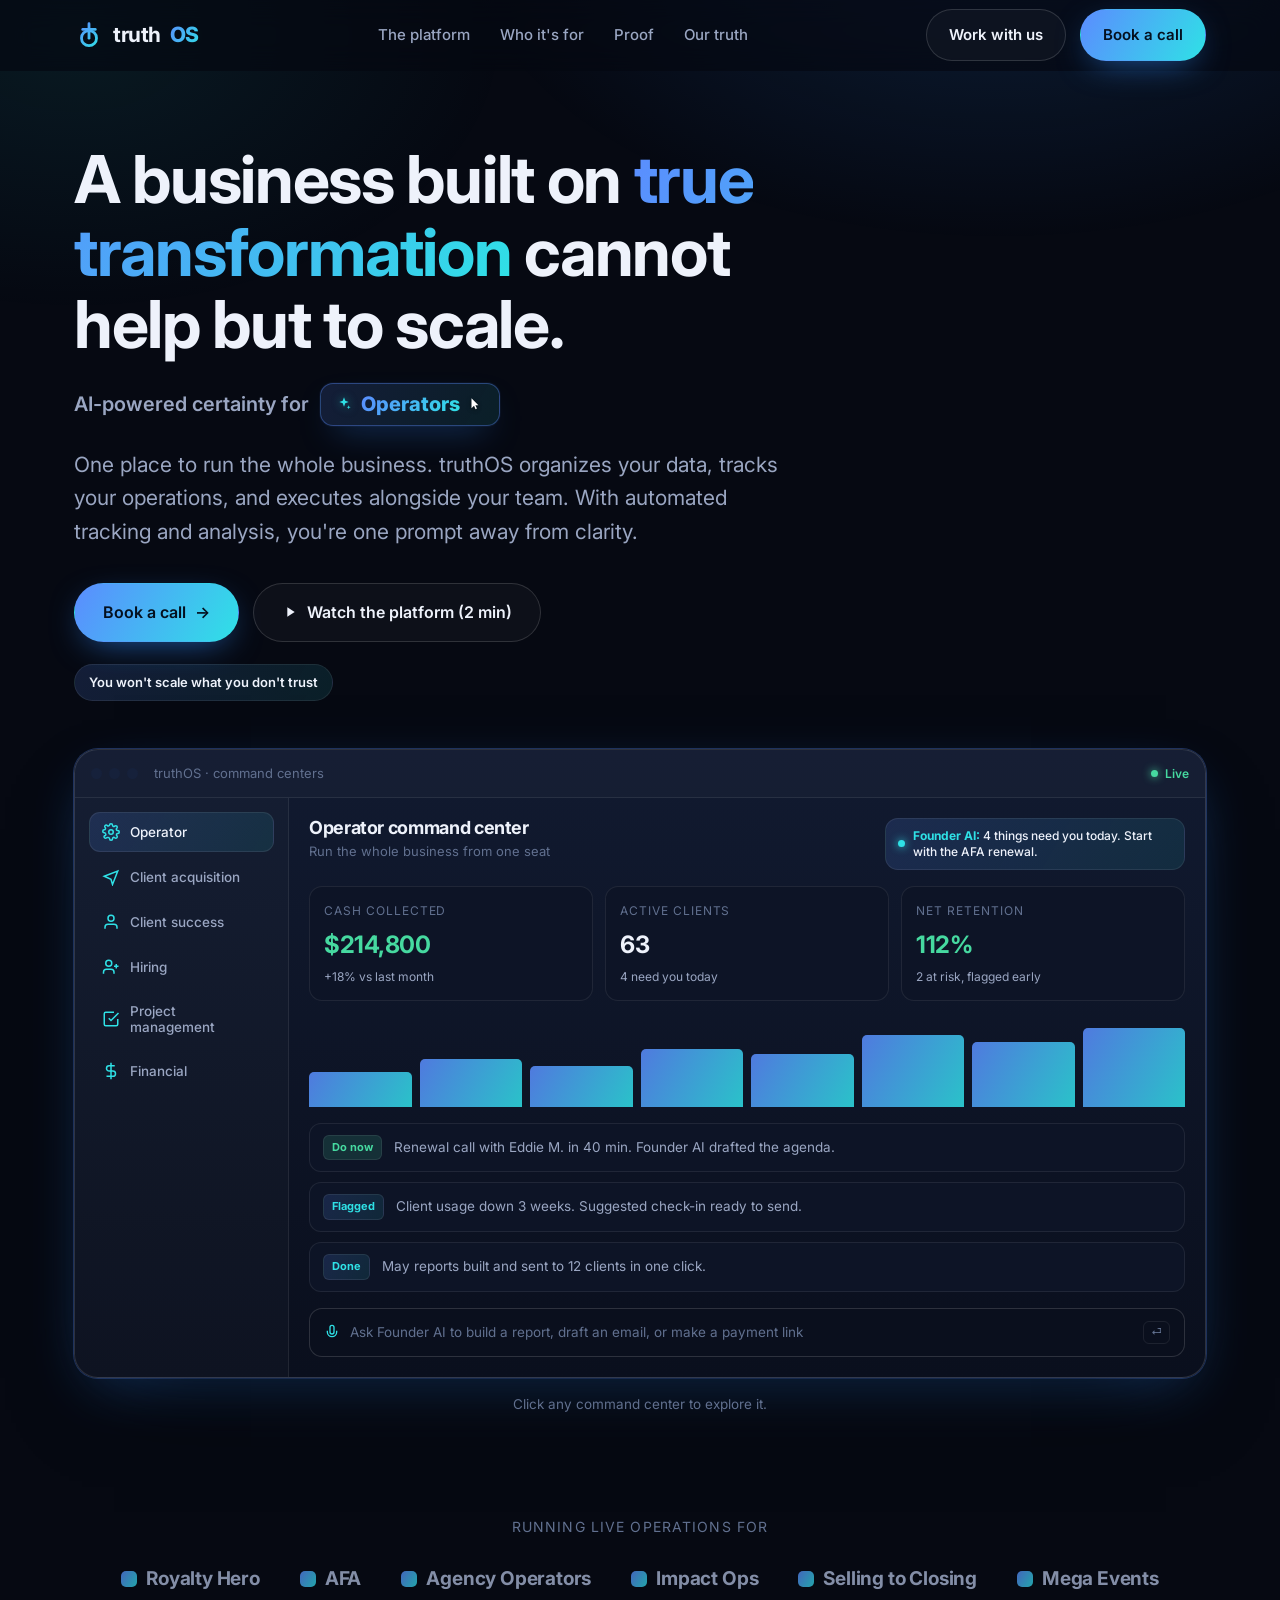
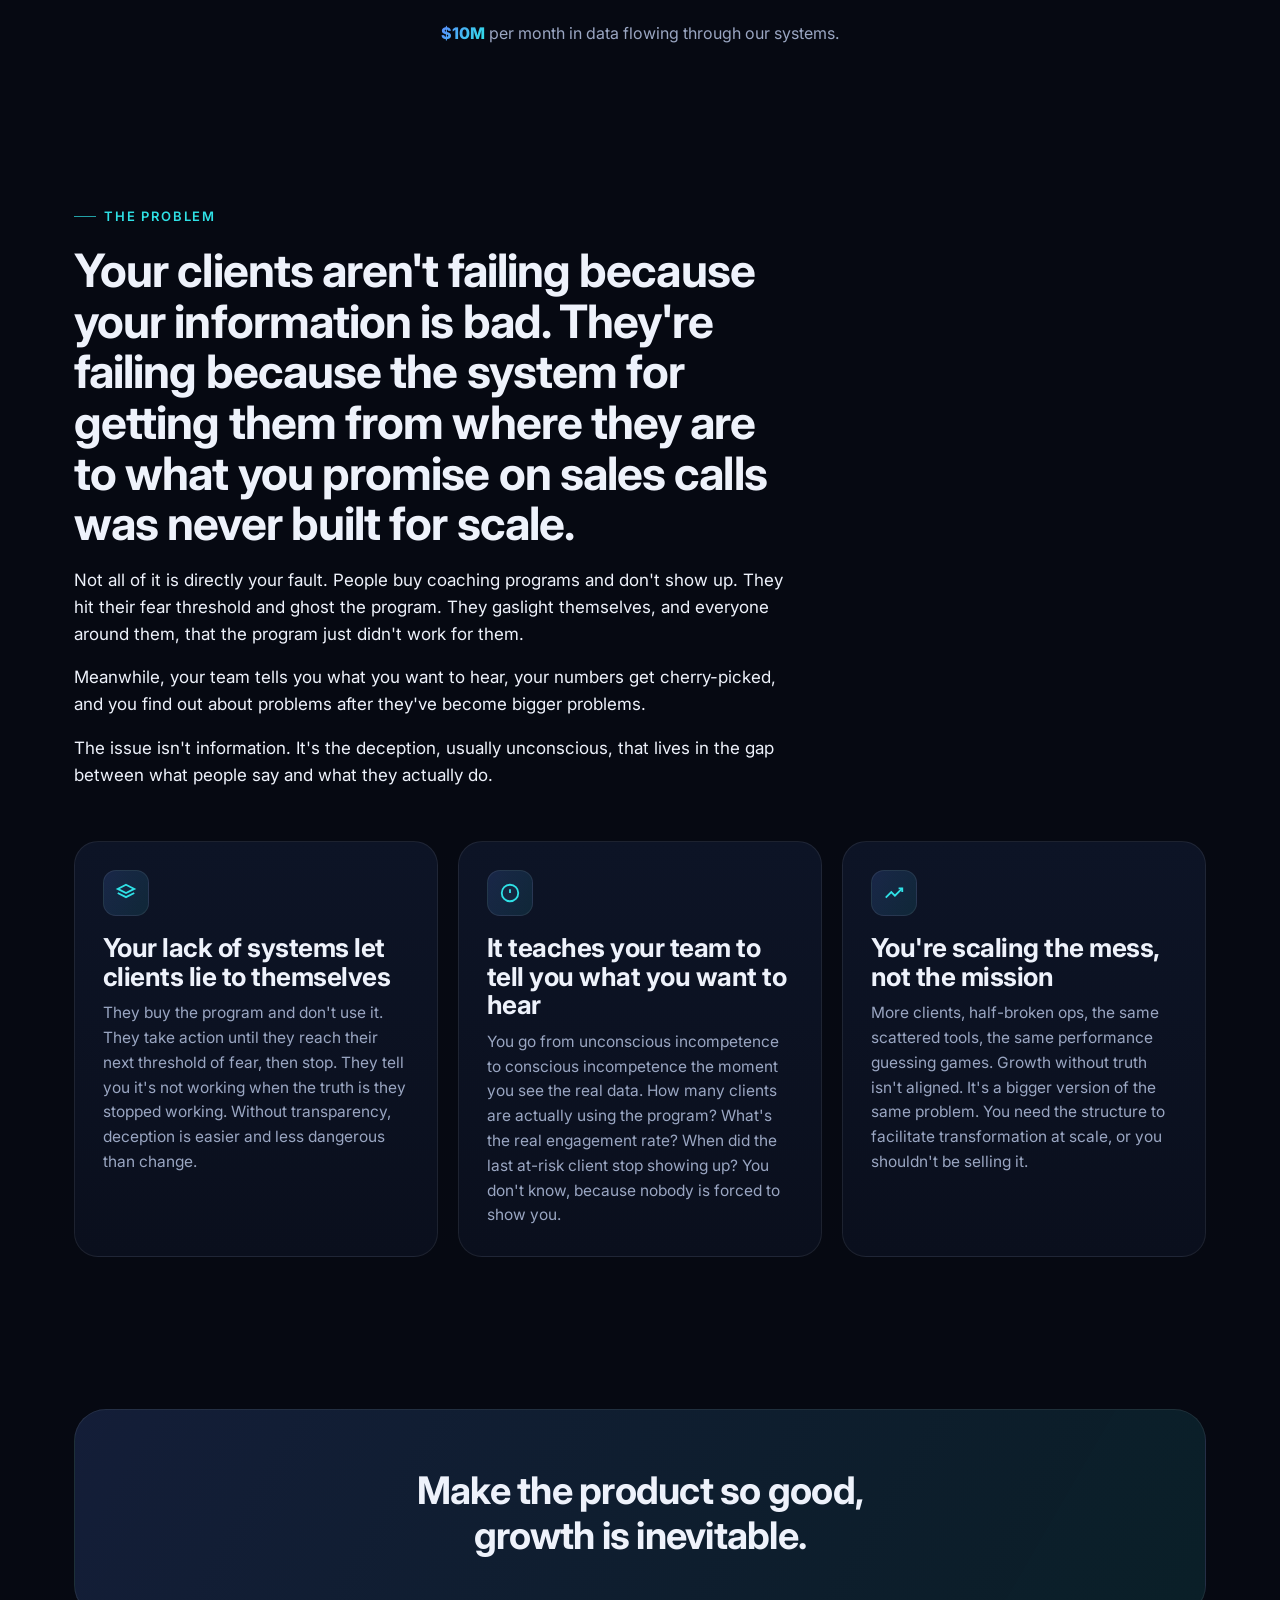
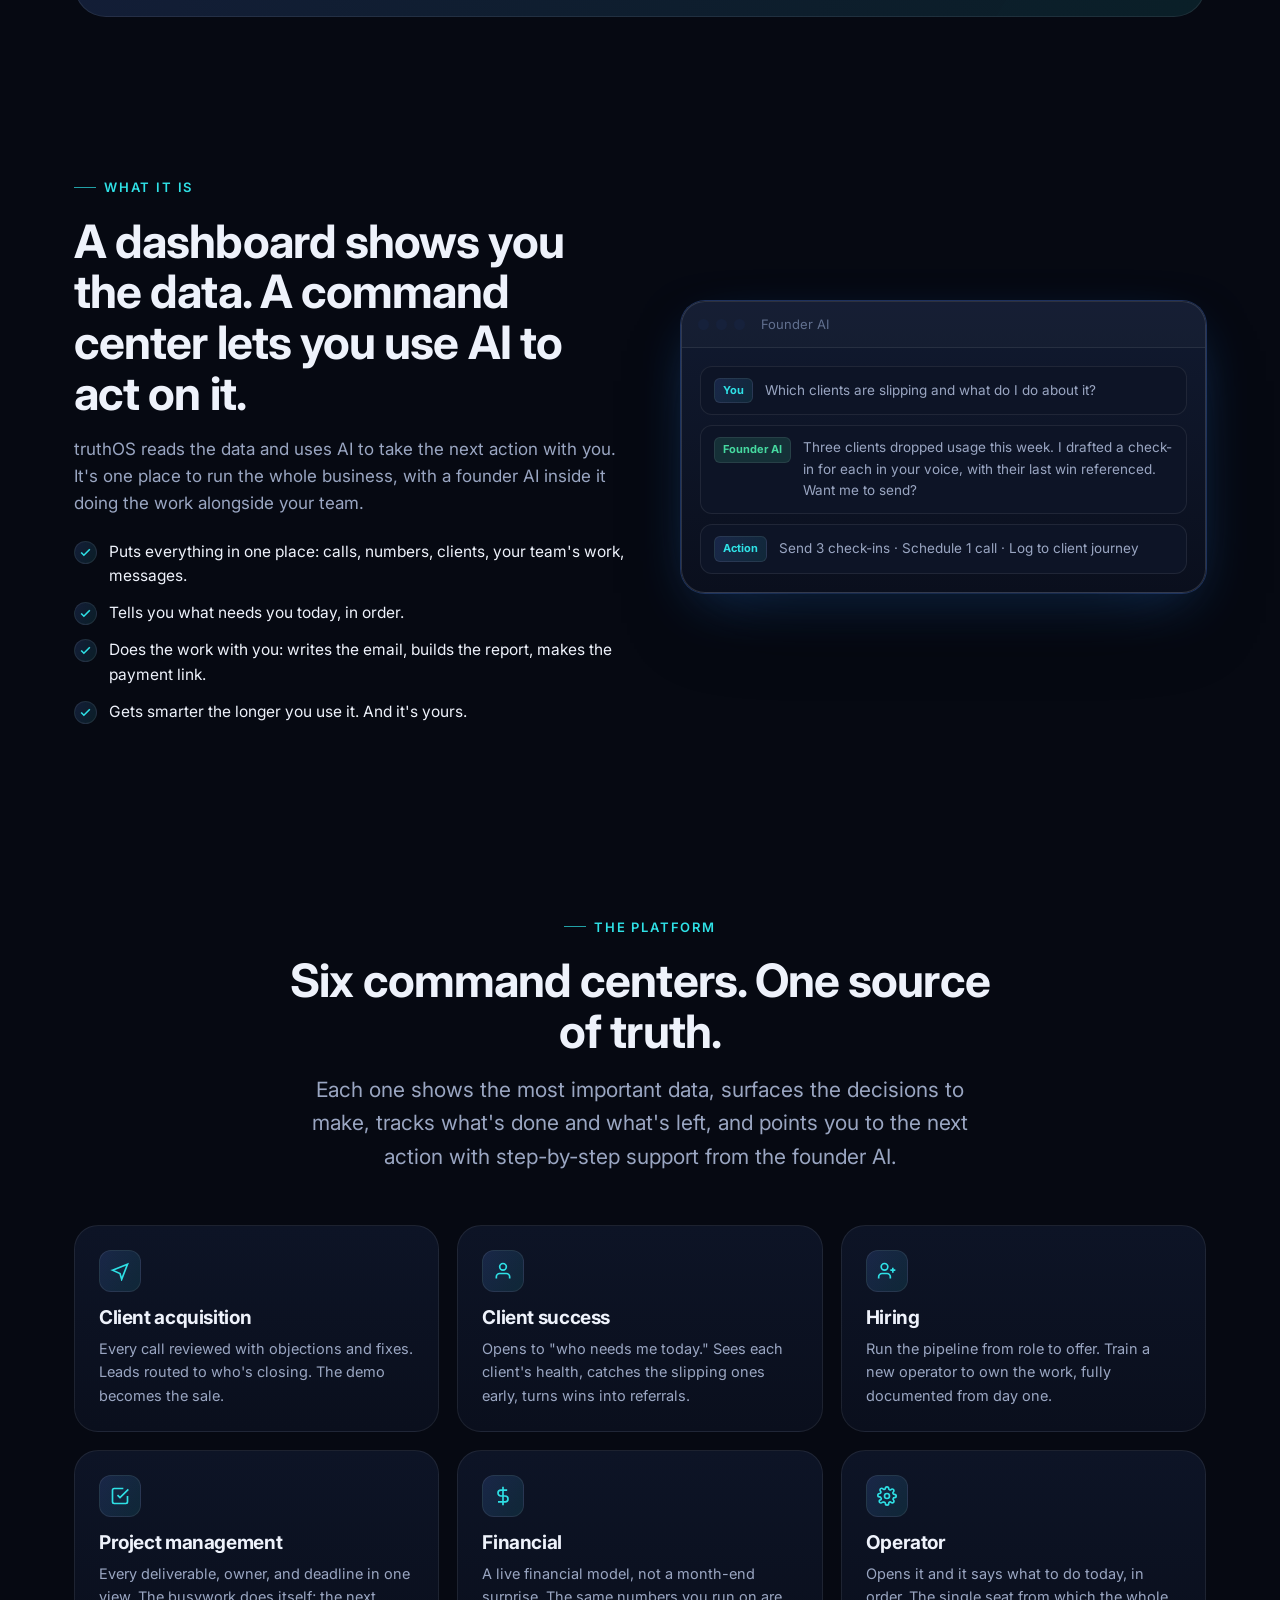
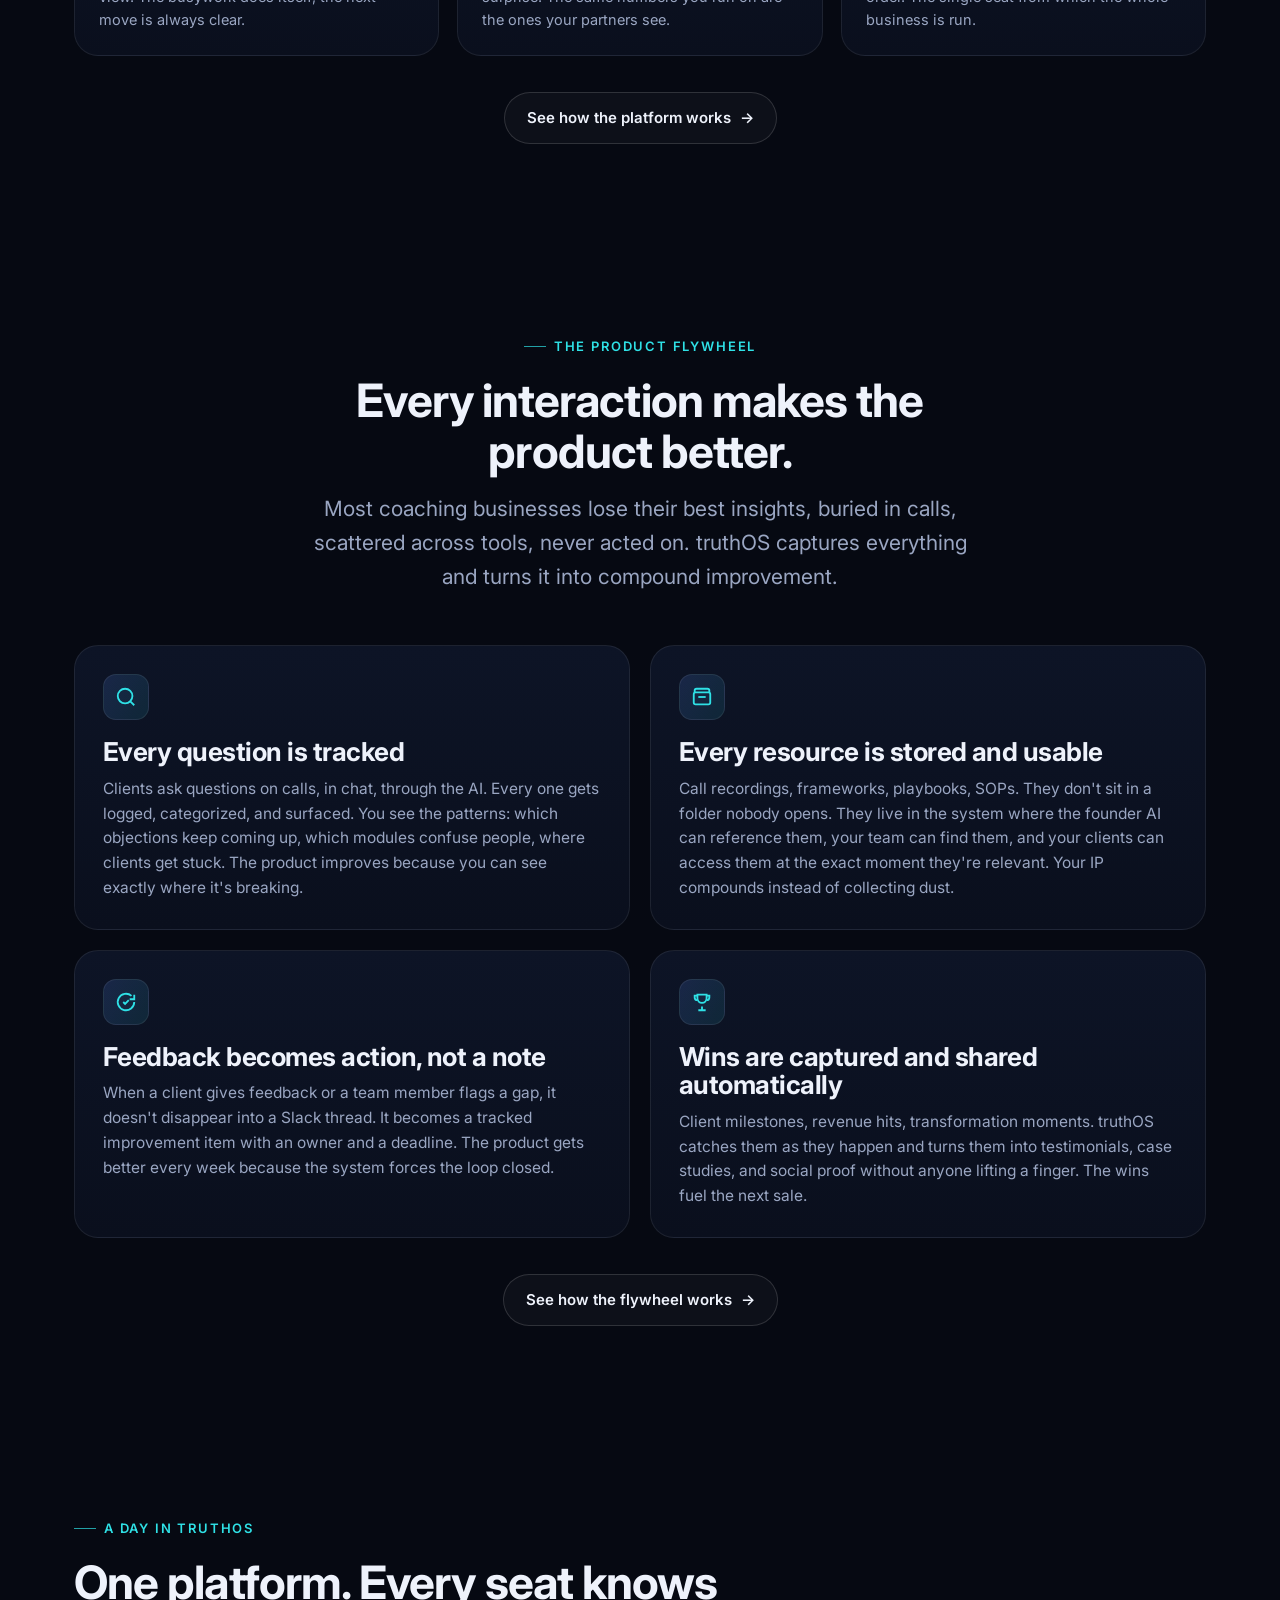
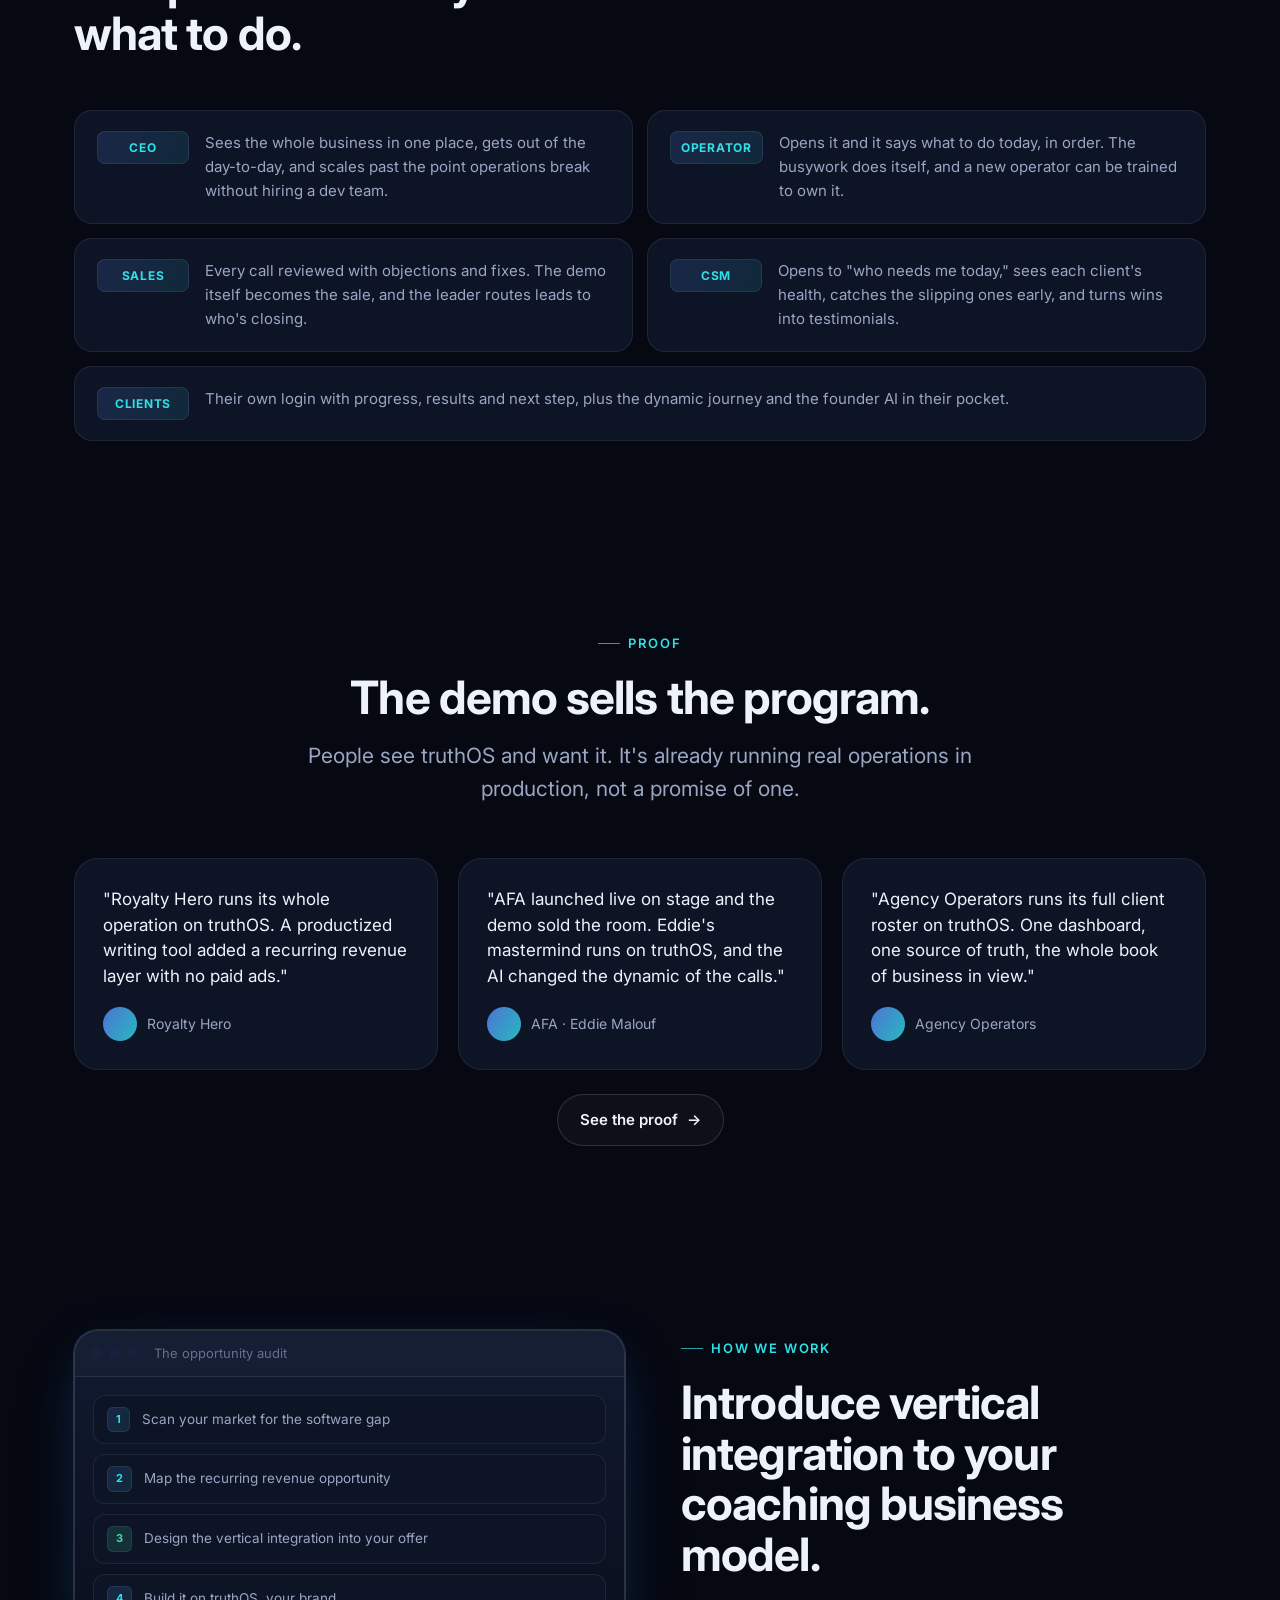
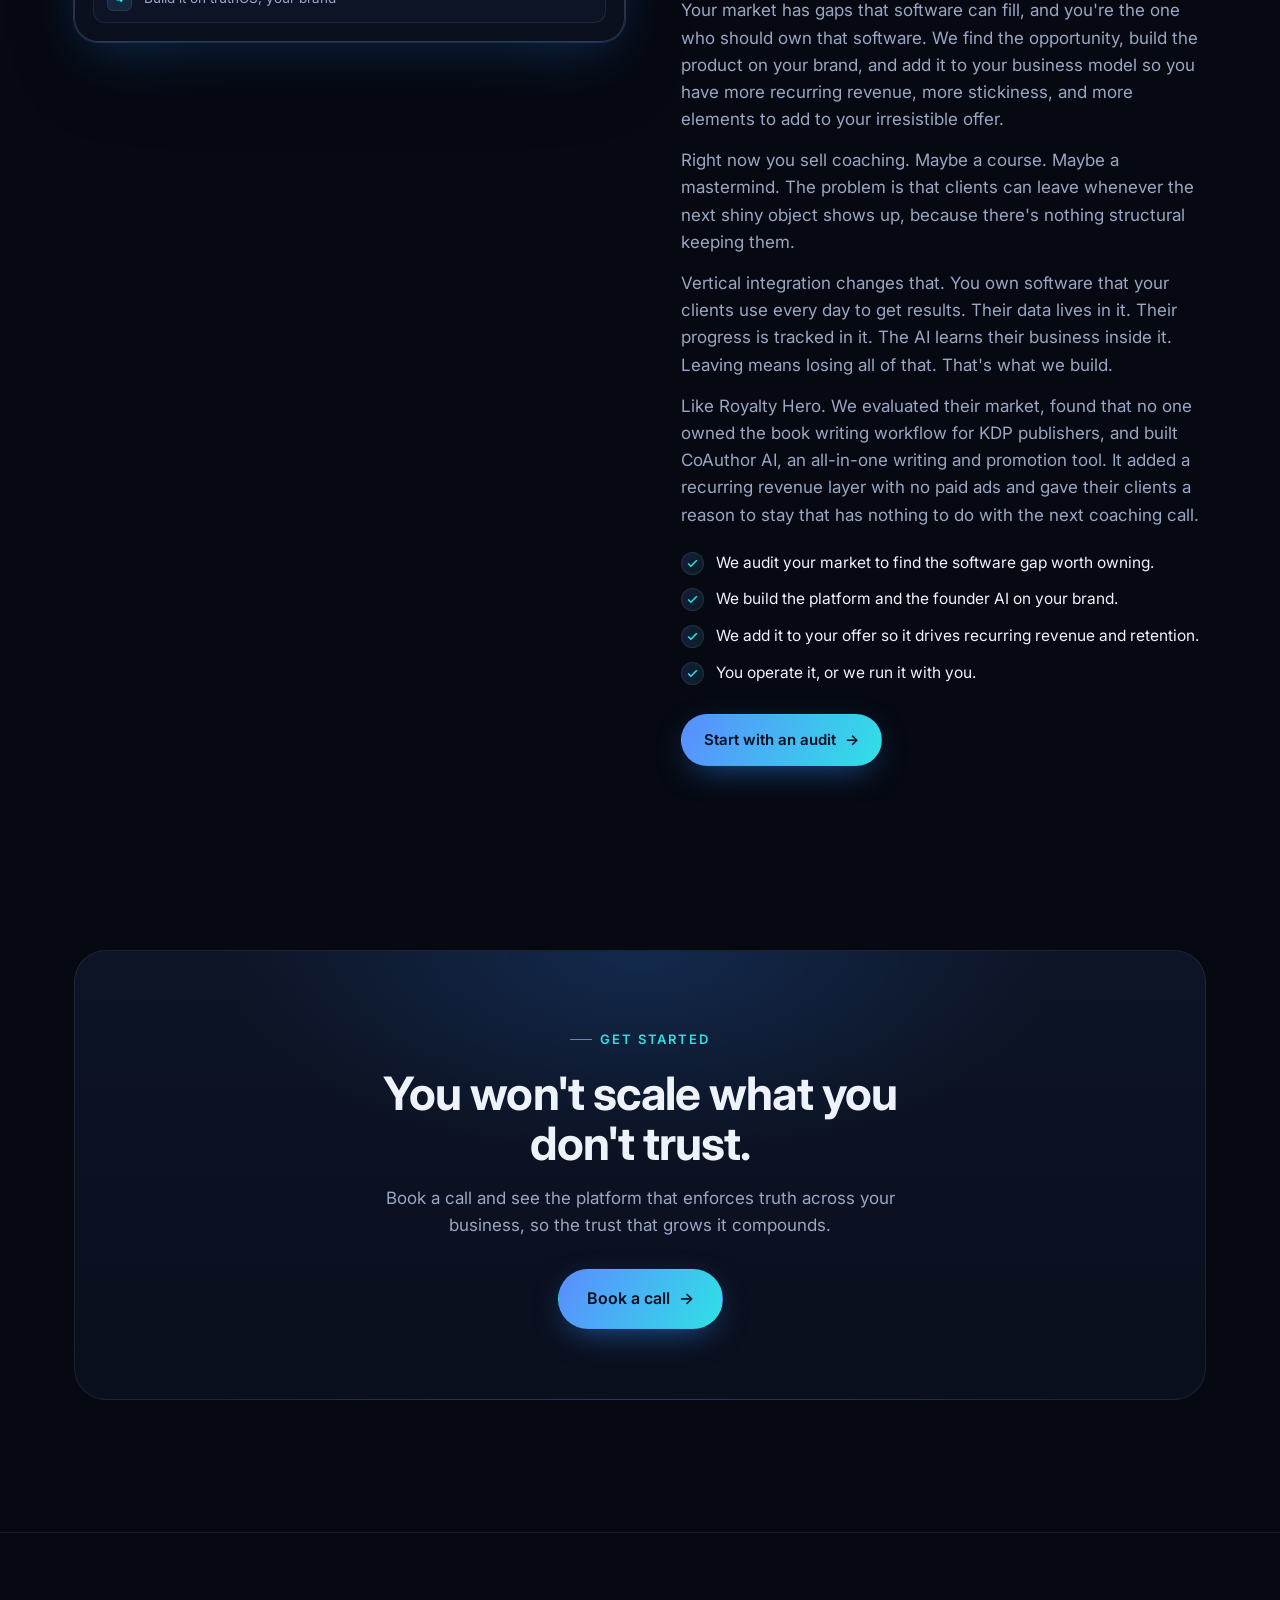
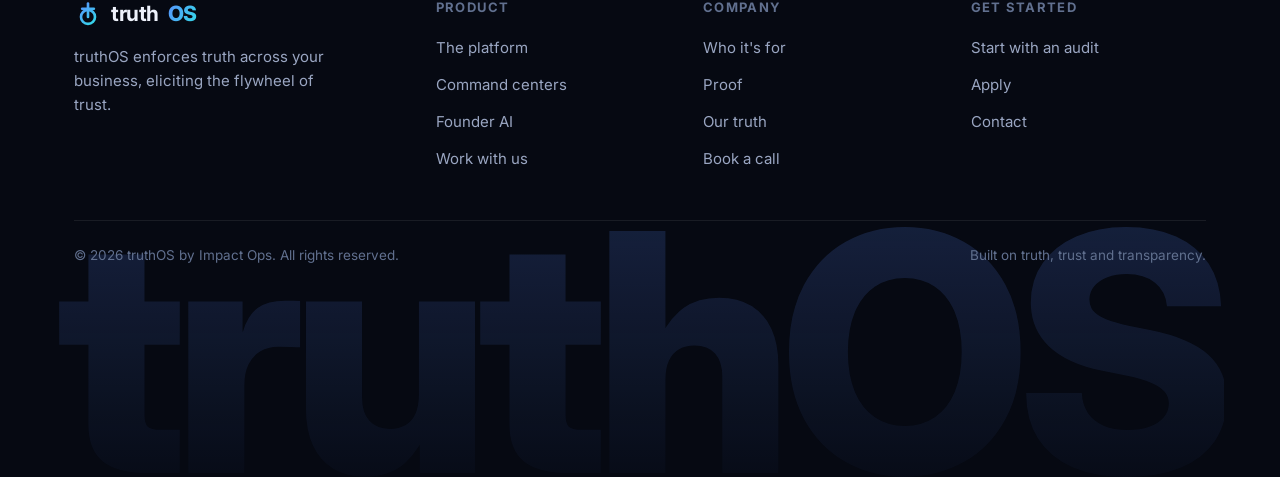
==== commit d172fd9f: "Restore left-aligned truthOS hero and standalone dashboard card Revert the centered hero panel/overl" ====
--- a/website/index.html
+++ b/website/index.html
@@ -37,7 +37,6 @@
     <!-- ===== HERO ===== -->
     <section class="hero">
       <div class="wrap">
-        <div class="hero-panel">
         <h1>A business built on <span class="gradient-text">true transformation</span> cannot help but to scale.</h1>
         <p class="hero-bridge"><span>AI-powered certainty for</span>
           <a class="role-chip" href="#demo" aria-label="Explore the live demo">
@@ -58,13 +57,12 @@
         <p class="hero-note">
           <span class="pill">You won't scale what you don't trust</span>
         </p>
-        </div>
       </div>
     </section>
 
     <!-- ===== INTERACTIVE COMMAND-CENTER CONSOLE ===== -->
     <section id="demo" style="padding-bottom: 40px; scroll-margin-top: 84px;">
-      <div class="wrap reveal hero-overlap">
+      <div class="wrap reveal">
         <div class="console">
           <div class="console-bar">
             <span class="dots"><i></i><i></i><i></i></span>
--- a/website/styles.css
+++ b/website/styles.css
@@ -144,25 +144,12 @@
 .nav-toggle { display: none; background: none; border: 0; color: var(--text); cursor: pointer; padding: 8px; }
 .nav-toggle svg { width: 26px; height: 26px; }
 
-/* ---------- Hero (contained panel, Viktor structure) ---------- */
-.hero { padding: 40px 0 0; }
-.hero-panel {
-  position: relative; overflow: hidden;
-  background:
-    radial-gradient(680px 340px at 82% -12%, rgba(47,140,255,0.30), transparent 62%),
-    radial-gradient(520px 320px at 6% 116%, rgba(47,225,230,0.16), transparent 60%),
-    linear-gradient(180deg, var(--panel-2), var(--bg-1));
-  border: 1px solid var(--line-2);
-  border-radius: var(--r-xl);
-  padding: 78px 40px 120px;
-  text-align: center;
-  box-shadow: var(--shadow), var(--blue-glow);
-}
-.hero-panel > * { position: relative; z-index: 1; }
-.hero-panel h1 { max-width: 17ch; margin: 0 auto; }
-.hero-panel .lead { max-width: 56ch; margin: 22px auto 0; }
-.hero-cta { display: flex; flex-wrap: wrap; gap: 14px; margin-top: 34px; justify-content: center; }
-.hero-note { margin-top: 22px; display: flex; align-items: center; gap: 10px; flex-wrap: wrap; justify-content: center; }
+/* ---------- Hero (left-aligned truthOS hero) ---------- */
+.hero { padding: 72px 0 48px; }
+.hero h1 { max-width: 16ch; }
+.hero .lead { max-width: 56ch; margin-top: 22px; }
+.hero-cta { display: flex; flex-wrap: wrap; gap: 14px; margin-top: 34px; }
+.hero-note { margin-top: 22px; display: flex; align-items: center; gap: 10px; flex-wrap: wrap; }
 
 .pill {
   display: inline-flex; align-items: center; gap: 8px;
@@ -172,7 +159,7 @@
 .pill .led { width: 7px; height: 7px; border-radius: 50%; background: var(--good); box-shadow: 0 0 10px var(--good); }
 
 /* hero bridge + AI role chip */
-.hero-bridge { font-size: clamp(16px, 2vw, 20px); font-weight: 600; color: var(--muted); margin-top: 22px; display: flex; align-items: center; gap: 11px; flex-wrap: wrap; justify-content: center; }
+.hero-bridge { font-size: clamp(16px, 2vw, 20px); font-weight: 600; color: var(--muted); margin-top: 22px; display: flex; align-items: center; gap: 11px; flex-wrap: wrap; }
 .role-chip {
   display: inline-flex; align-items: center; gap: 9px;
   padding: 9px 15px; border-radius: 13px;
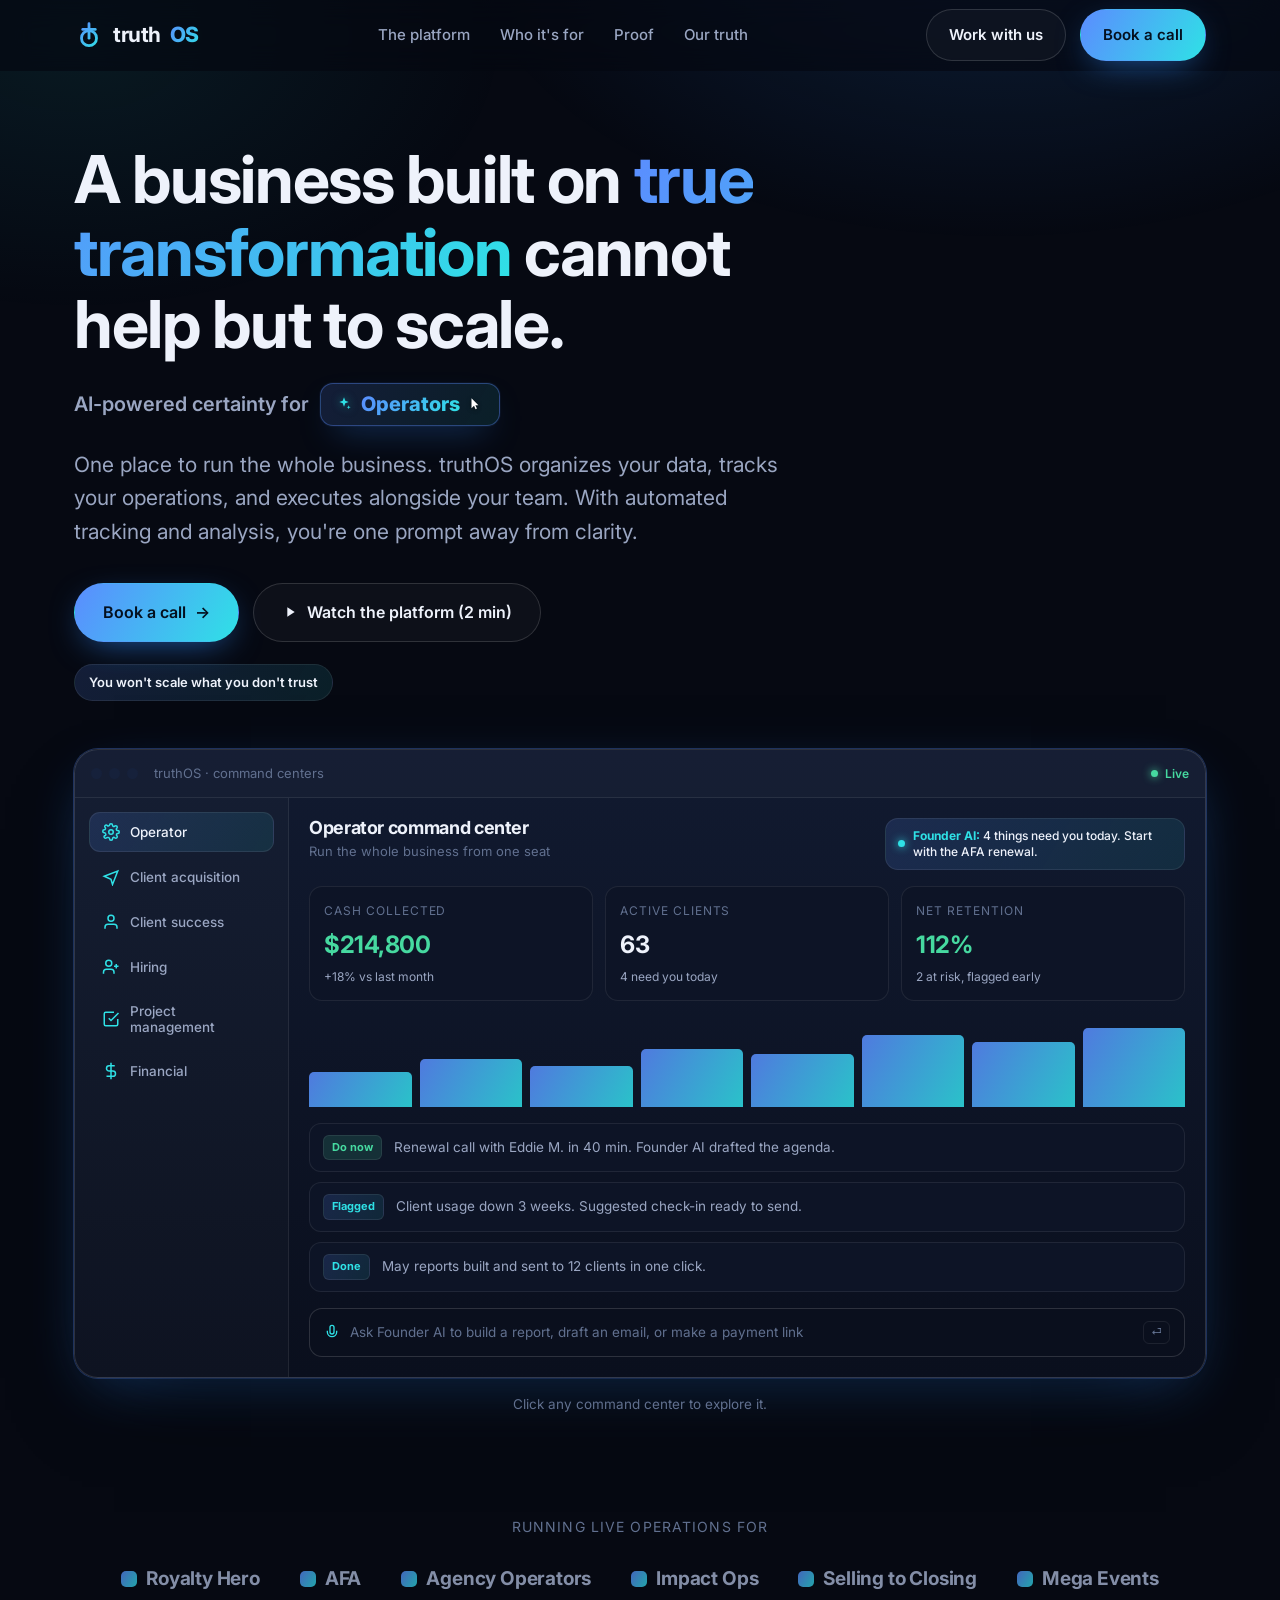
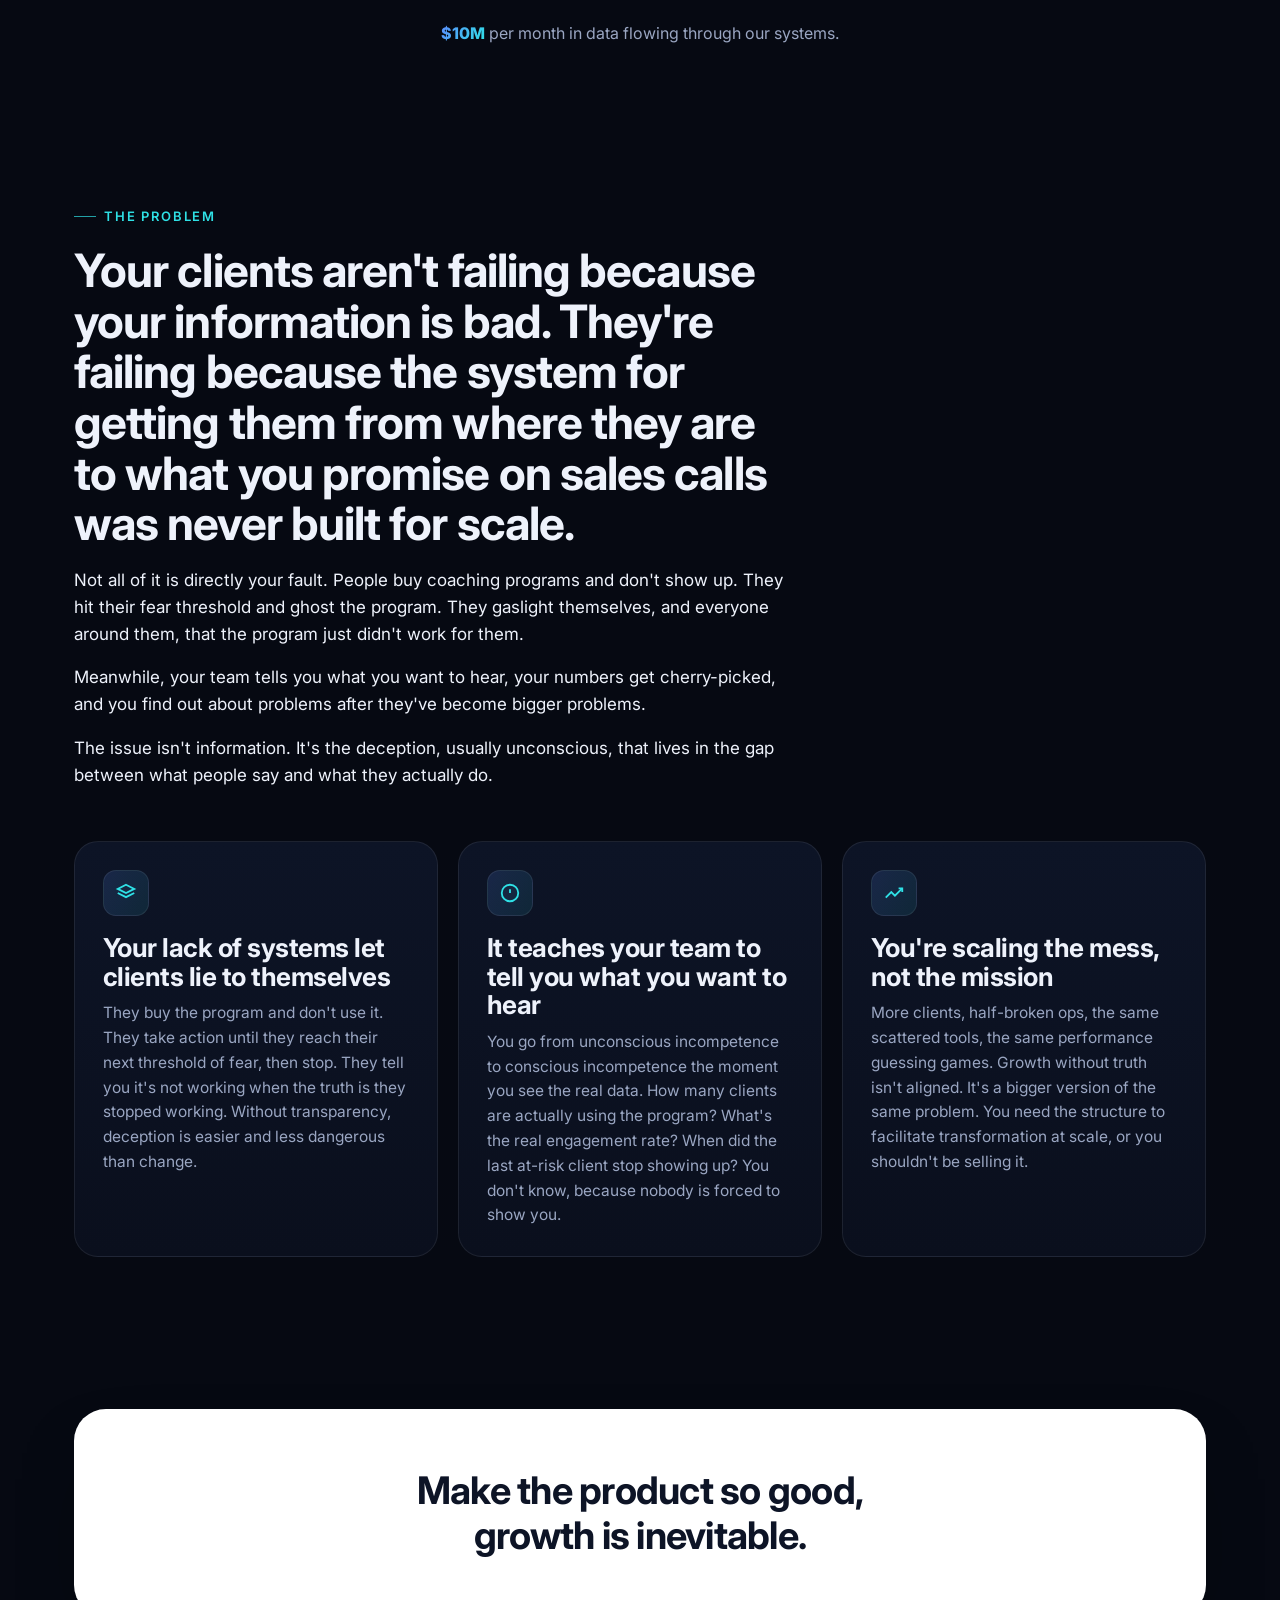
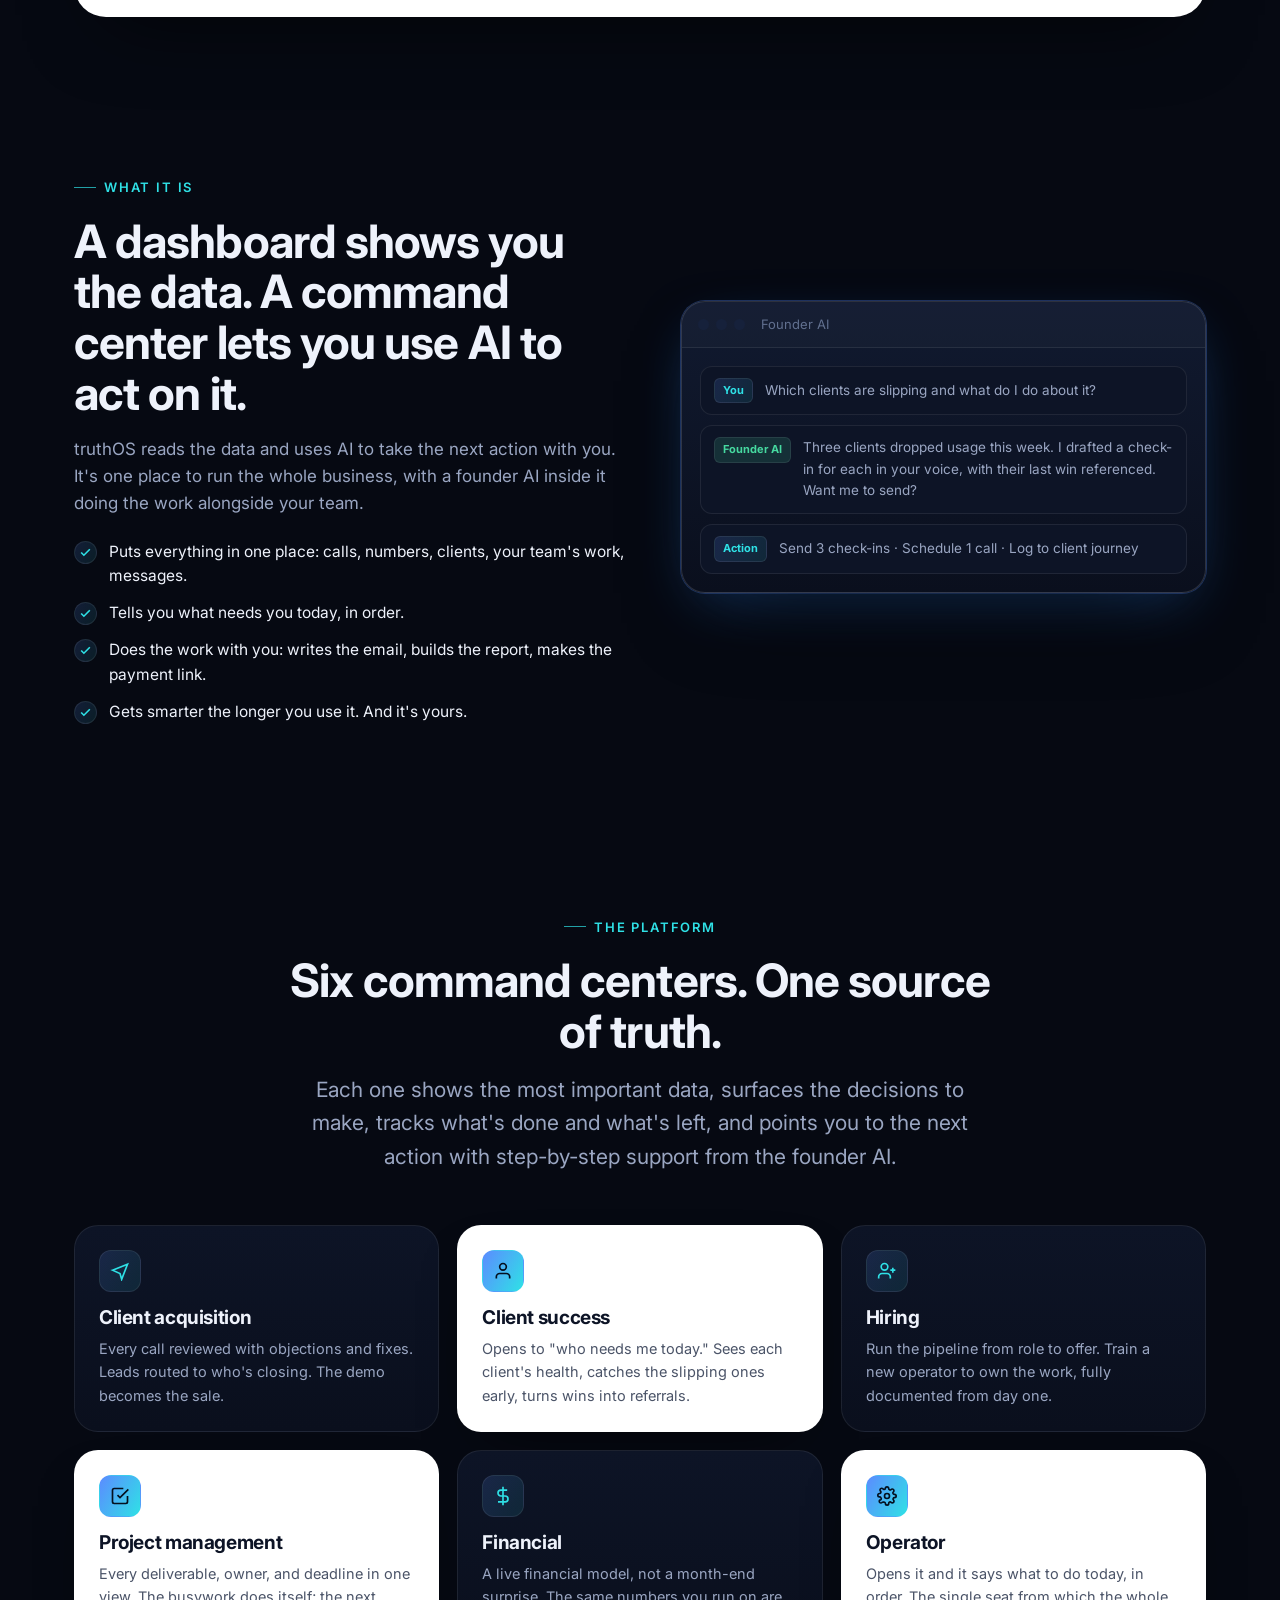
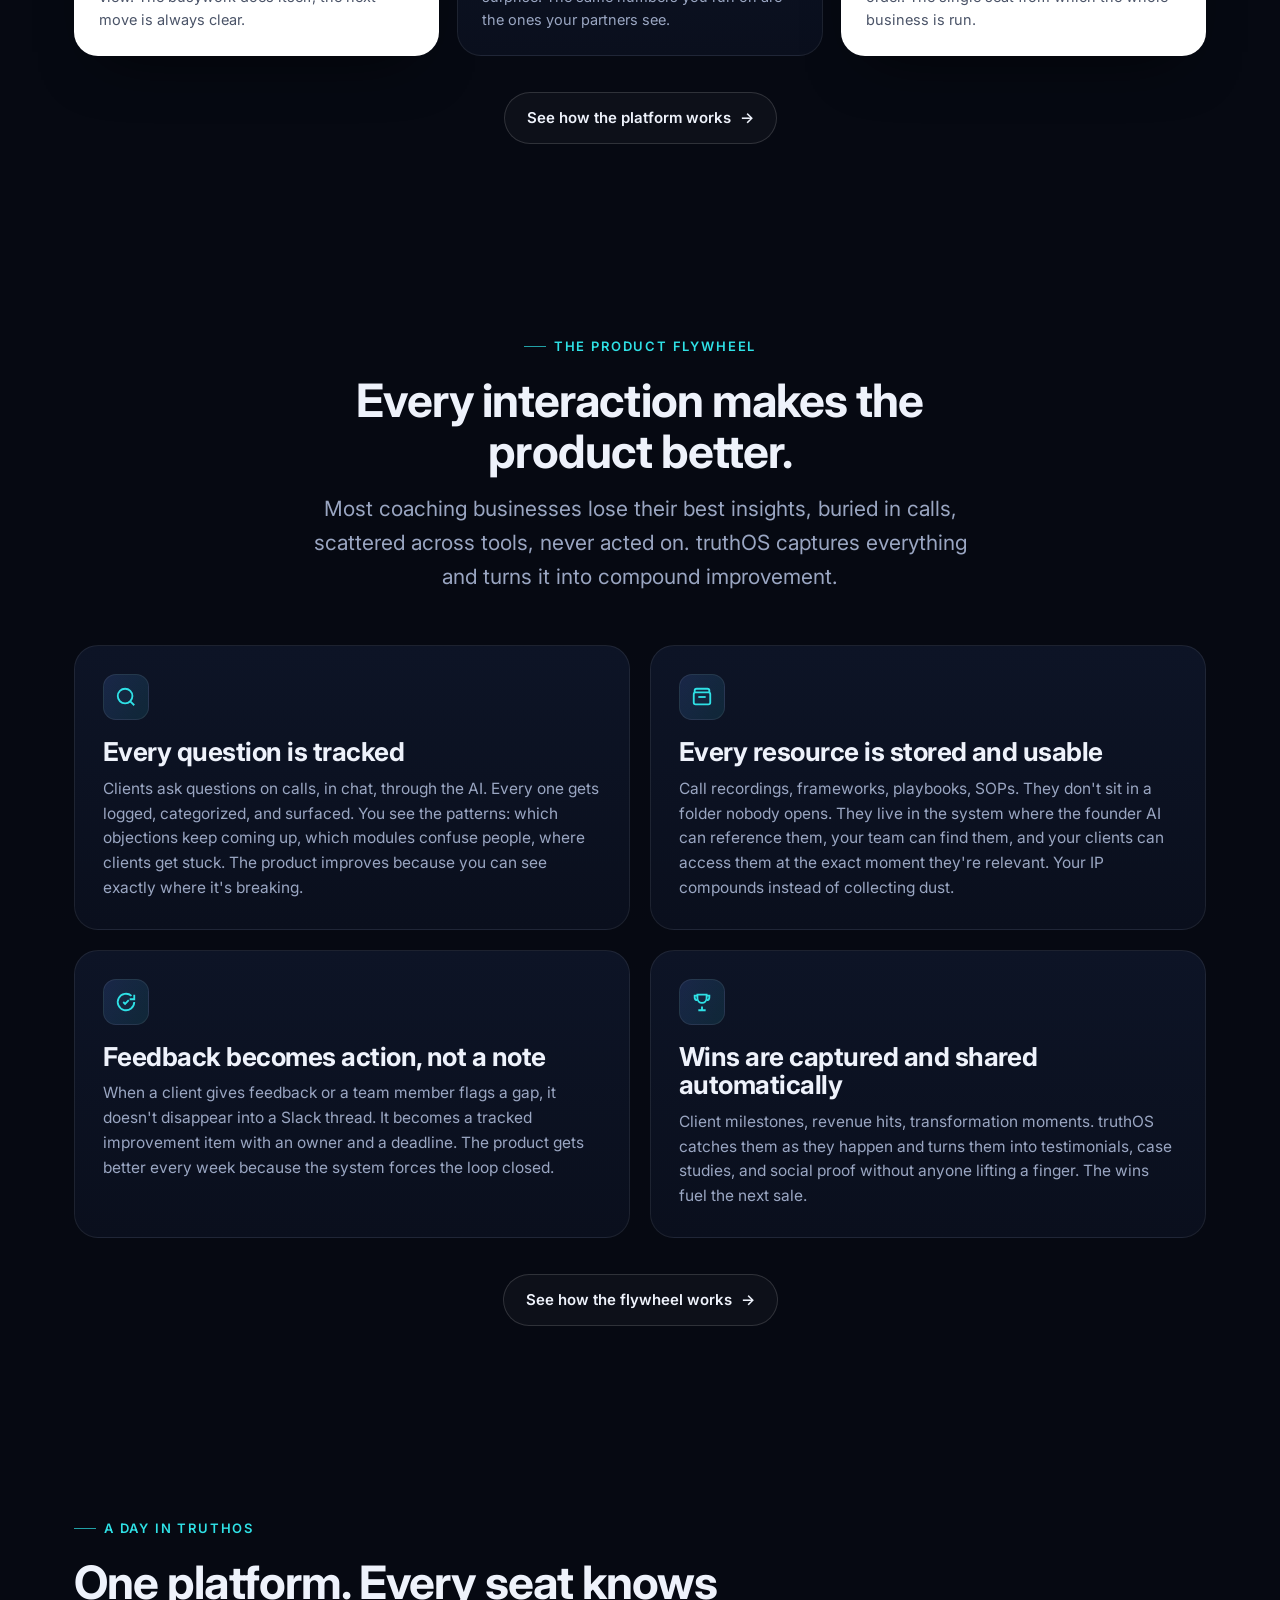
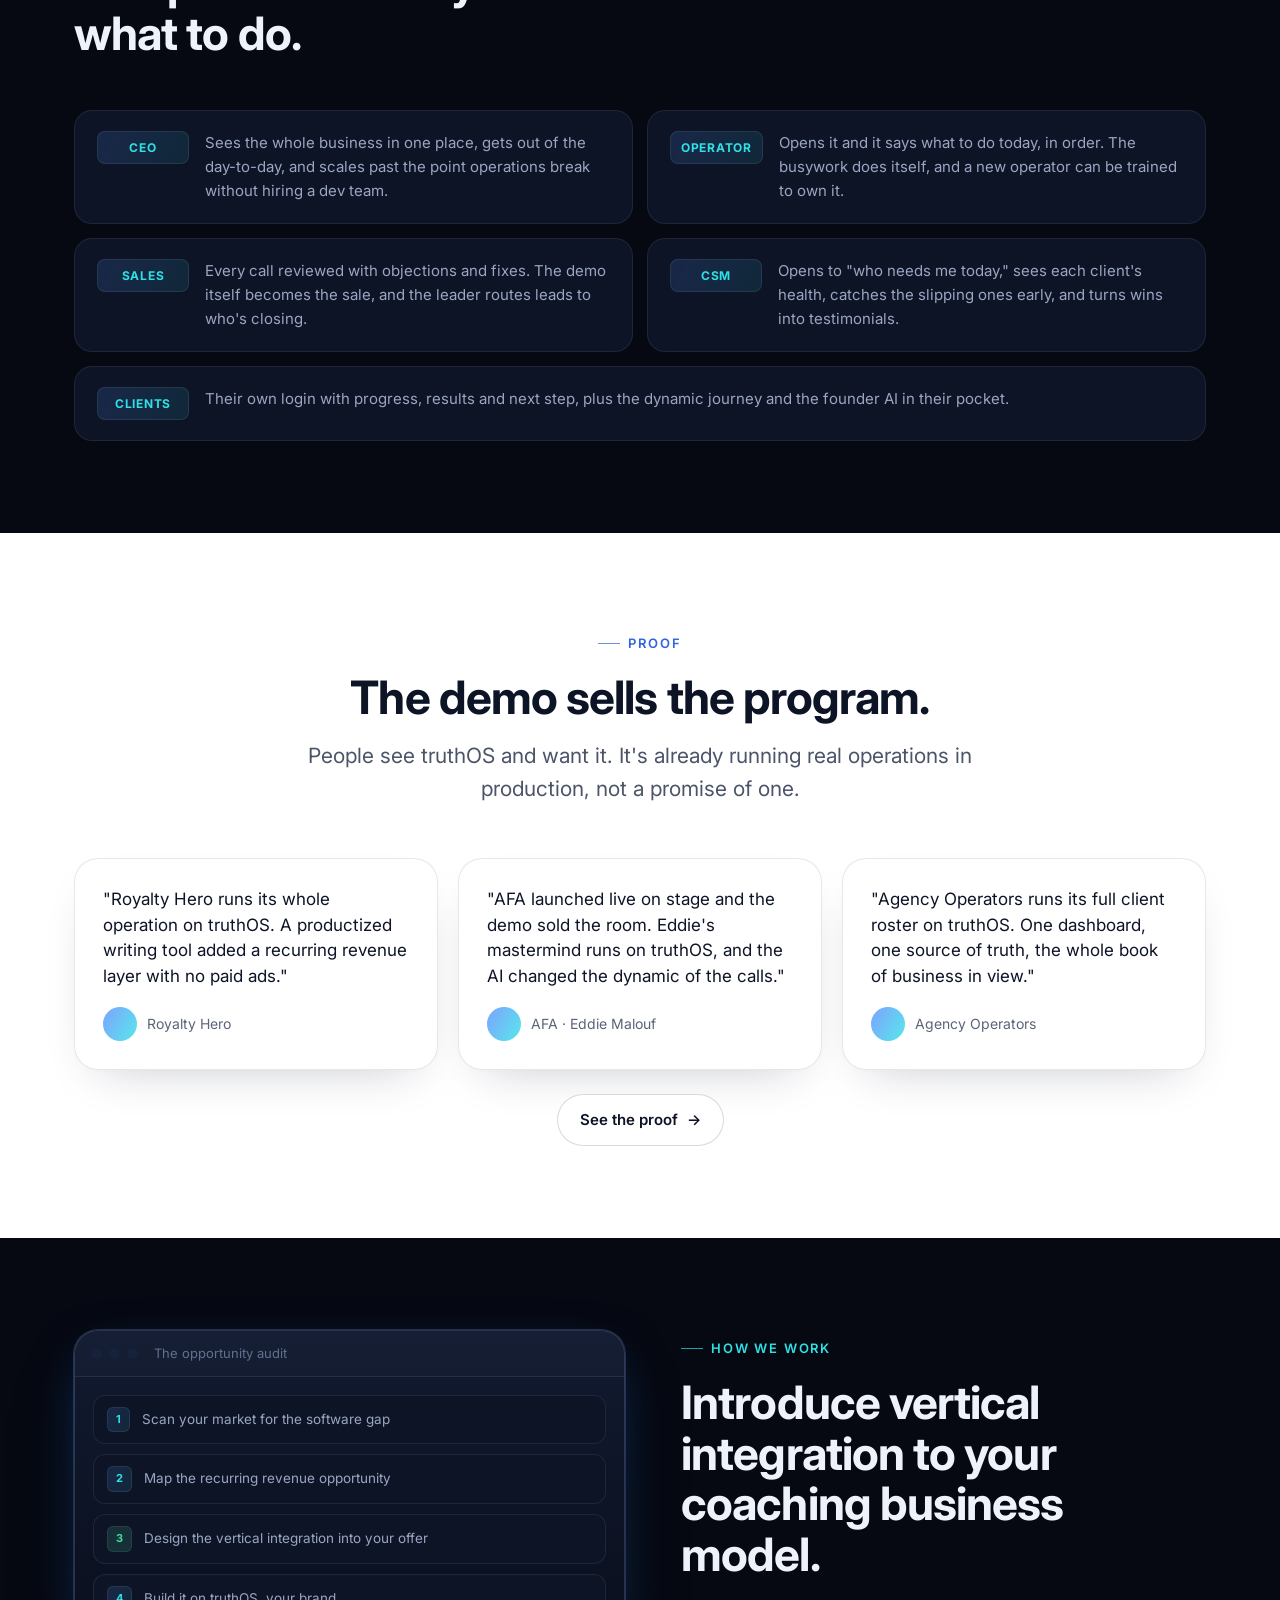
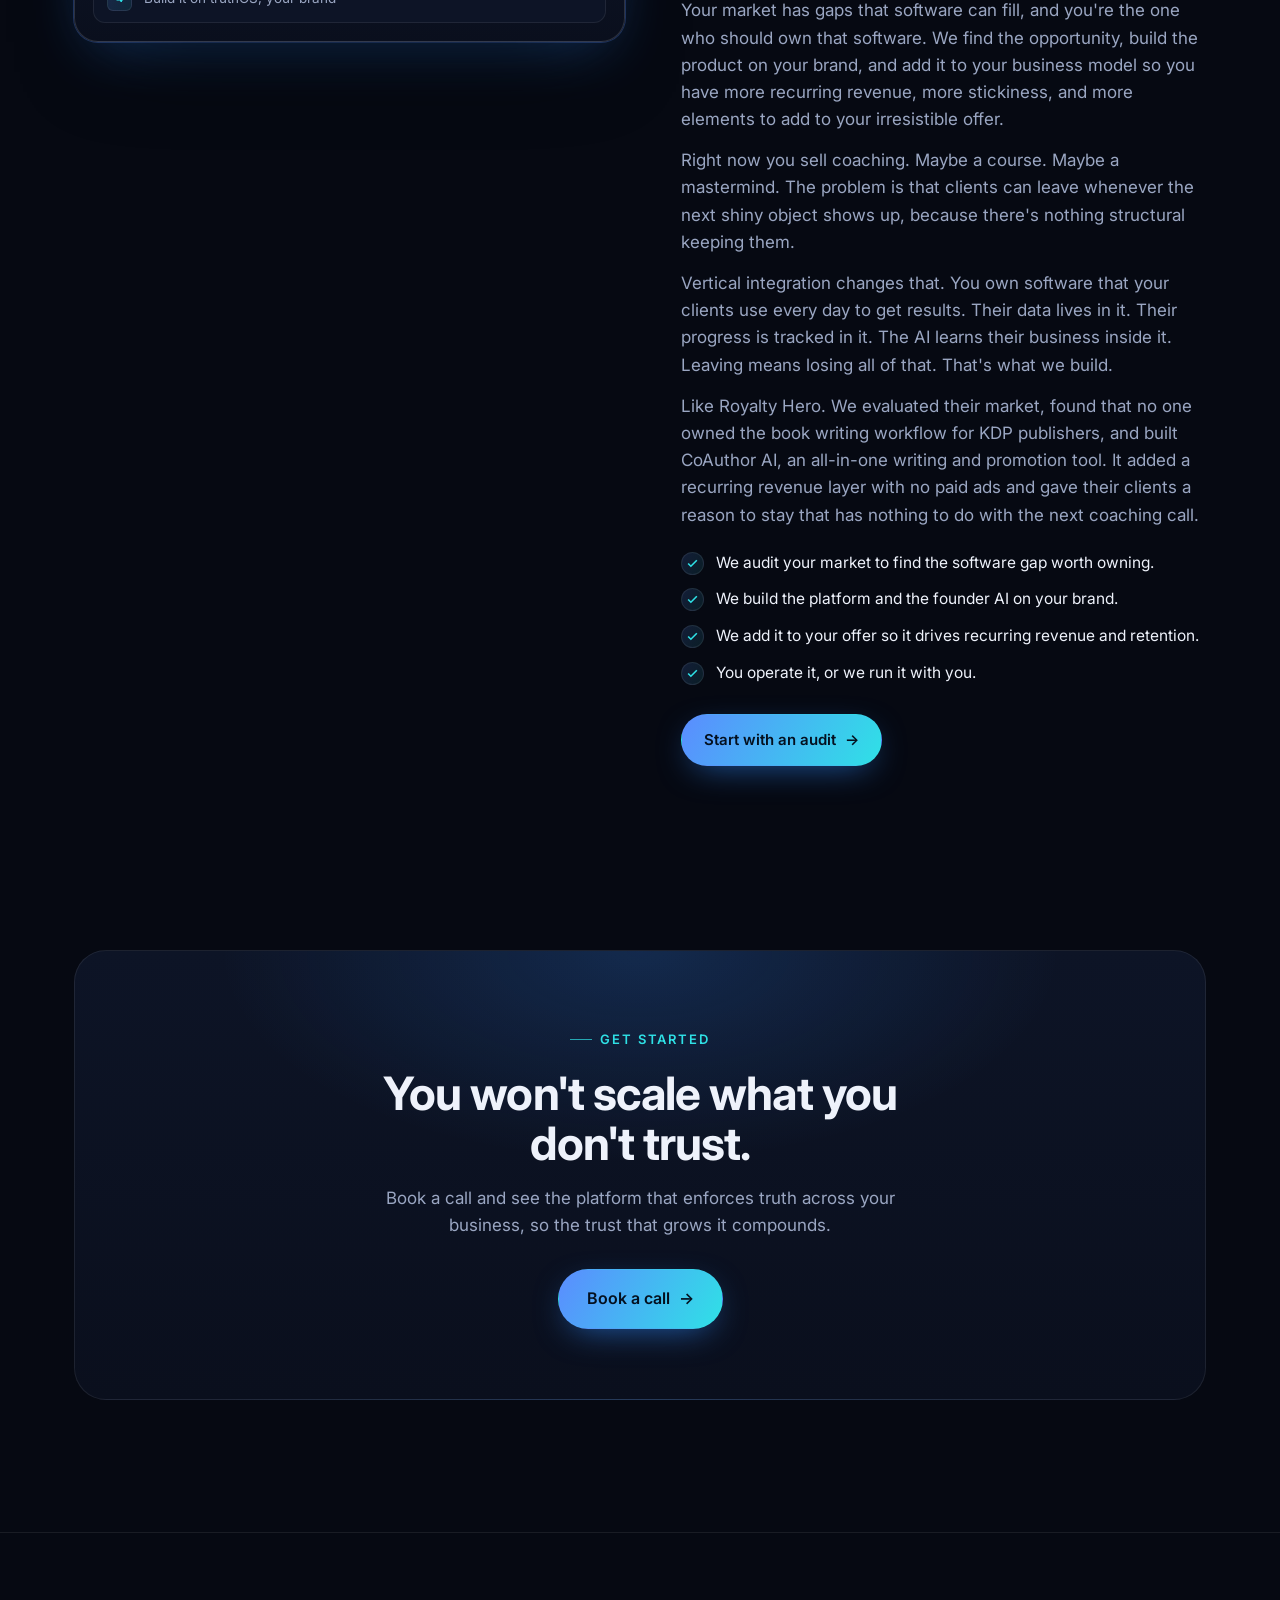
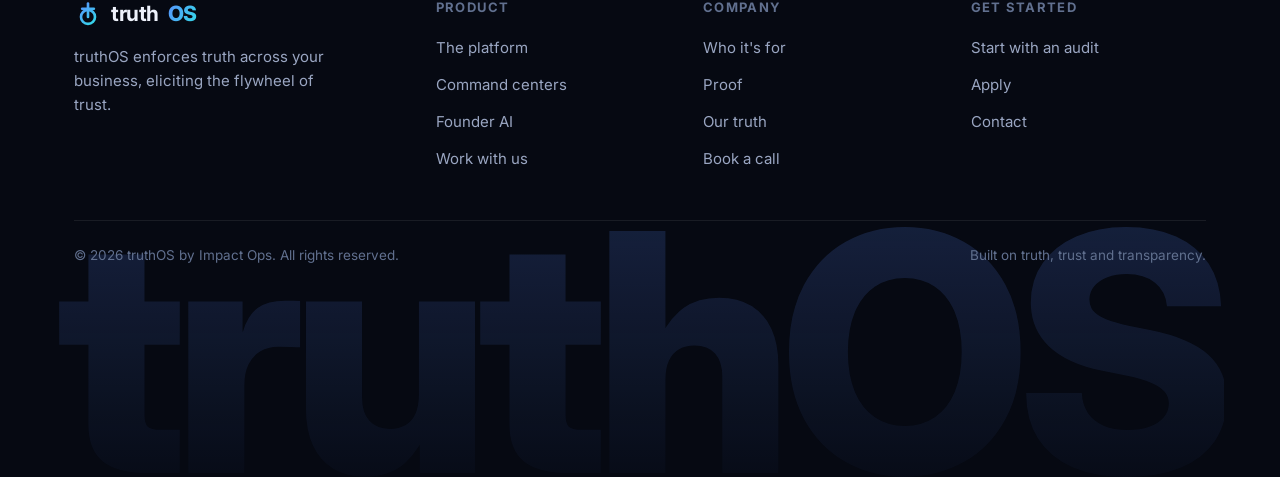
==== commit 81747909: "Home: invert the shift statement to white; white background for the proof section Co-Authored-By: Cl" ====
--- a/website/index.html
+++ b/website/index.html
@@ -268,7 +268,7 @@
     <!-- ===== THE SHIFT ===== -->
     <section class="section-sm">
       <div class="wrap">
-        <div class="statement reveal">
+        <div class="statement reveal invert">
           <p>Make the product so good, growth is inevitable.</p>
         </div>
       </div>
@@ -405,7 +405,7 @@
     </section>
 
     <!-- ===== PROOF ===== -->
-    <section class="section">
+    <section class="section section-light">
       <div class="wrap">
         <div class="section-head center mx-auto">
           <span class="eyebrow">Proof</span>
--- a/website/styles.css
+++ b/website/styles.css
@@ -271,10 +271,29 @@
 .cc .ic svg { width: 20px; height: 20px; }
 .cc h3 { font-size: 19px; margin-bottom: 8px; }
 .cc p { font-size: 14.5px; color: var(--muted); }
+/* mix in some white-backed cards to break up the grid */
+.cc-grid .cc:nth-child(even) { background: #ffffff; border-color: transparent; box-shadow: 0 26px 60px -30px rgba(0,0,0,0.72); }
+.cc-grid .cc:nth-child(even) h3 { color: #0d1426; }
+.cc-grid .cc:nth-child(even) p { color: #4b5468; }
+.cc-grid .cc:nth-child(even) .ic { background: var(--grad); border-color: transparent; color: #04101f; }
 
 /* ---------- Statement / big quote ---------- */
 .statement { border: 1px solid var(--line); border-radius: var(--r-xl); background: var(--grad-soft); padding: 58px 48px; text-align: center; }
 .statement p { font-size: clamp(24px, 3.4vw, 38px); font-weight: 700; letter-spacing: -0.02em; line-height: 1.18; max-width: 20ch; margin: 0 auto; }
+.statement.invert { background: #ffffff; border-color: transparent; box-shadow: 0 34px 80px -36px rgba(0,0,0,0.7); }
+.statement.invert p { color: #0d1426; }
+
+/* ---------- Light section (white band on the dark page) ---------- */
+.section-light { background: #ffffff; }
+.section-light h1, .section-light h2, .section-light h3, .section-light h4 { color: #0d1426; }
+.section-light .lead, .section-light p { color: #4b5468; }
+.section-light .eyebrow { color: #2f63e0; }
+.section-light .eyebrow::before { background: #2f63e0; }
+.section-light .quote { background: #ffffff; border-color: rgba(13,20,38,0.10); box-shadow: 0 20px 46px -26px rgba(20,25,60,0.28); }
+.section-light .quote p { color: #0d1426; }
+.section-light .quote .by { color: #5b6478; }
+.section-light .btn-ghost { background: #ffffff; border-color: rgba(13,20,38,0.16); color: #0d1426; }
+.section-light .btn-ghost:hover { border-color: #2f63e0; color: #2f63e0; }
 
 /* ---------- Logos strip ---------- */
 .logos { display: flex; flex-wrap: wrap; align-items: center; justify-content: center; gap: 18px 40px; }
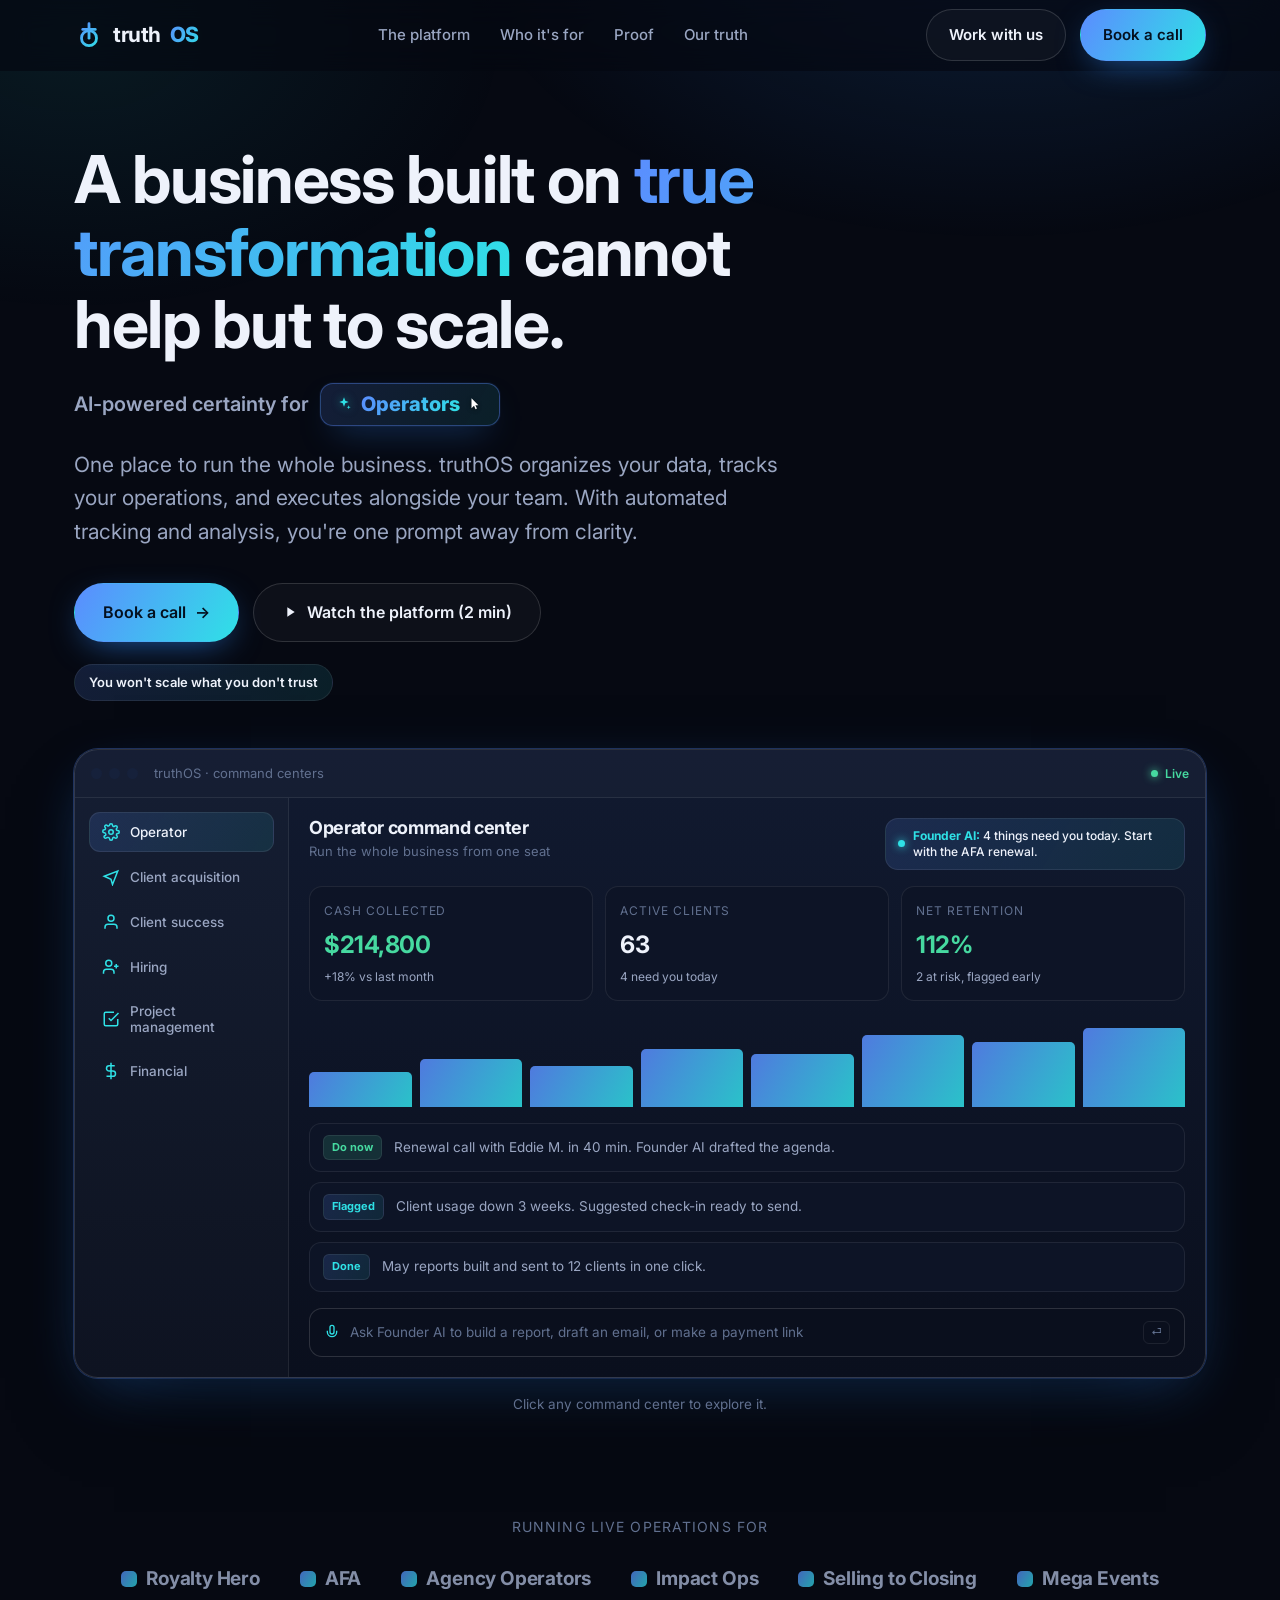
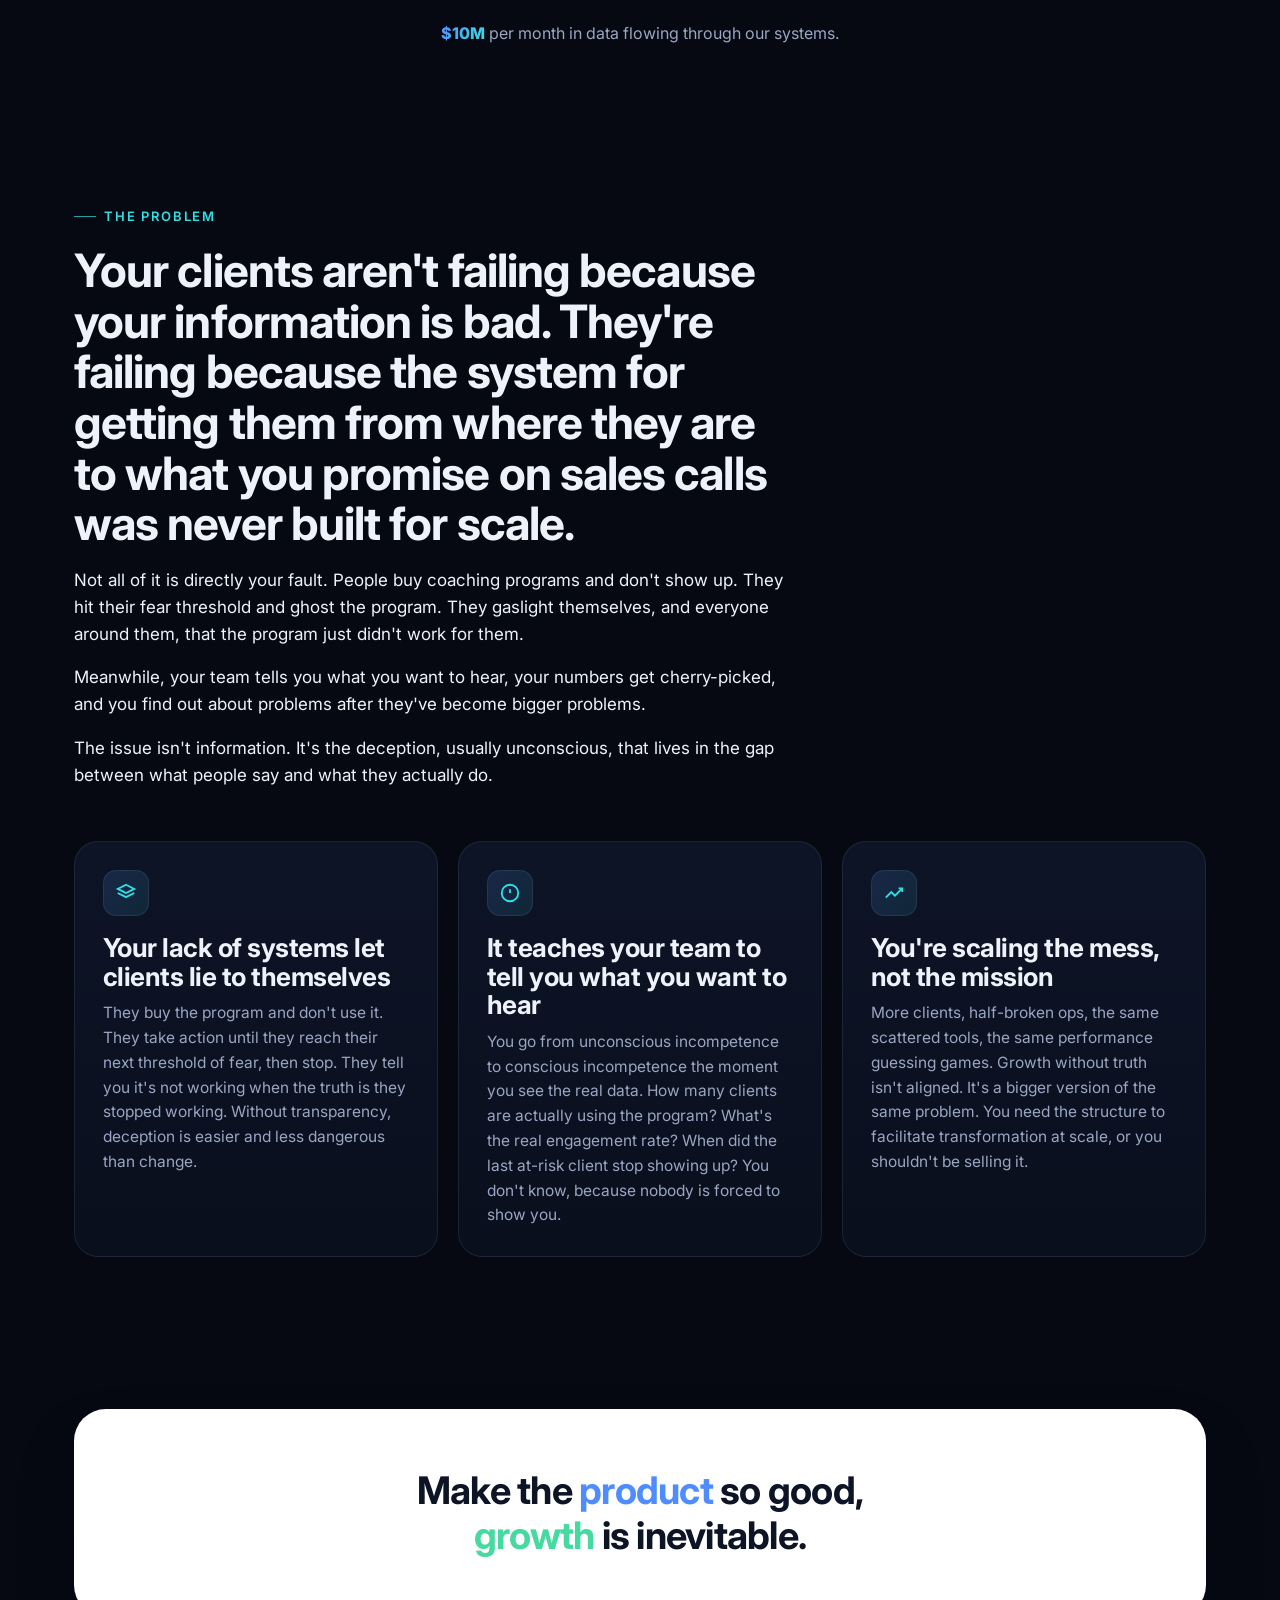
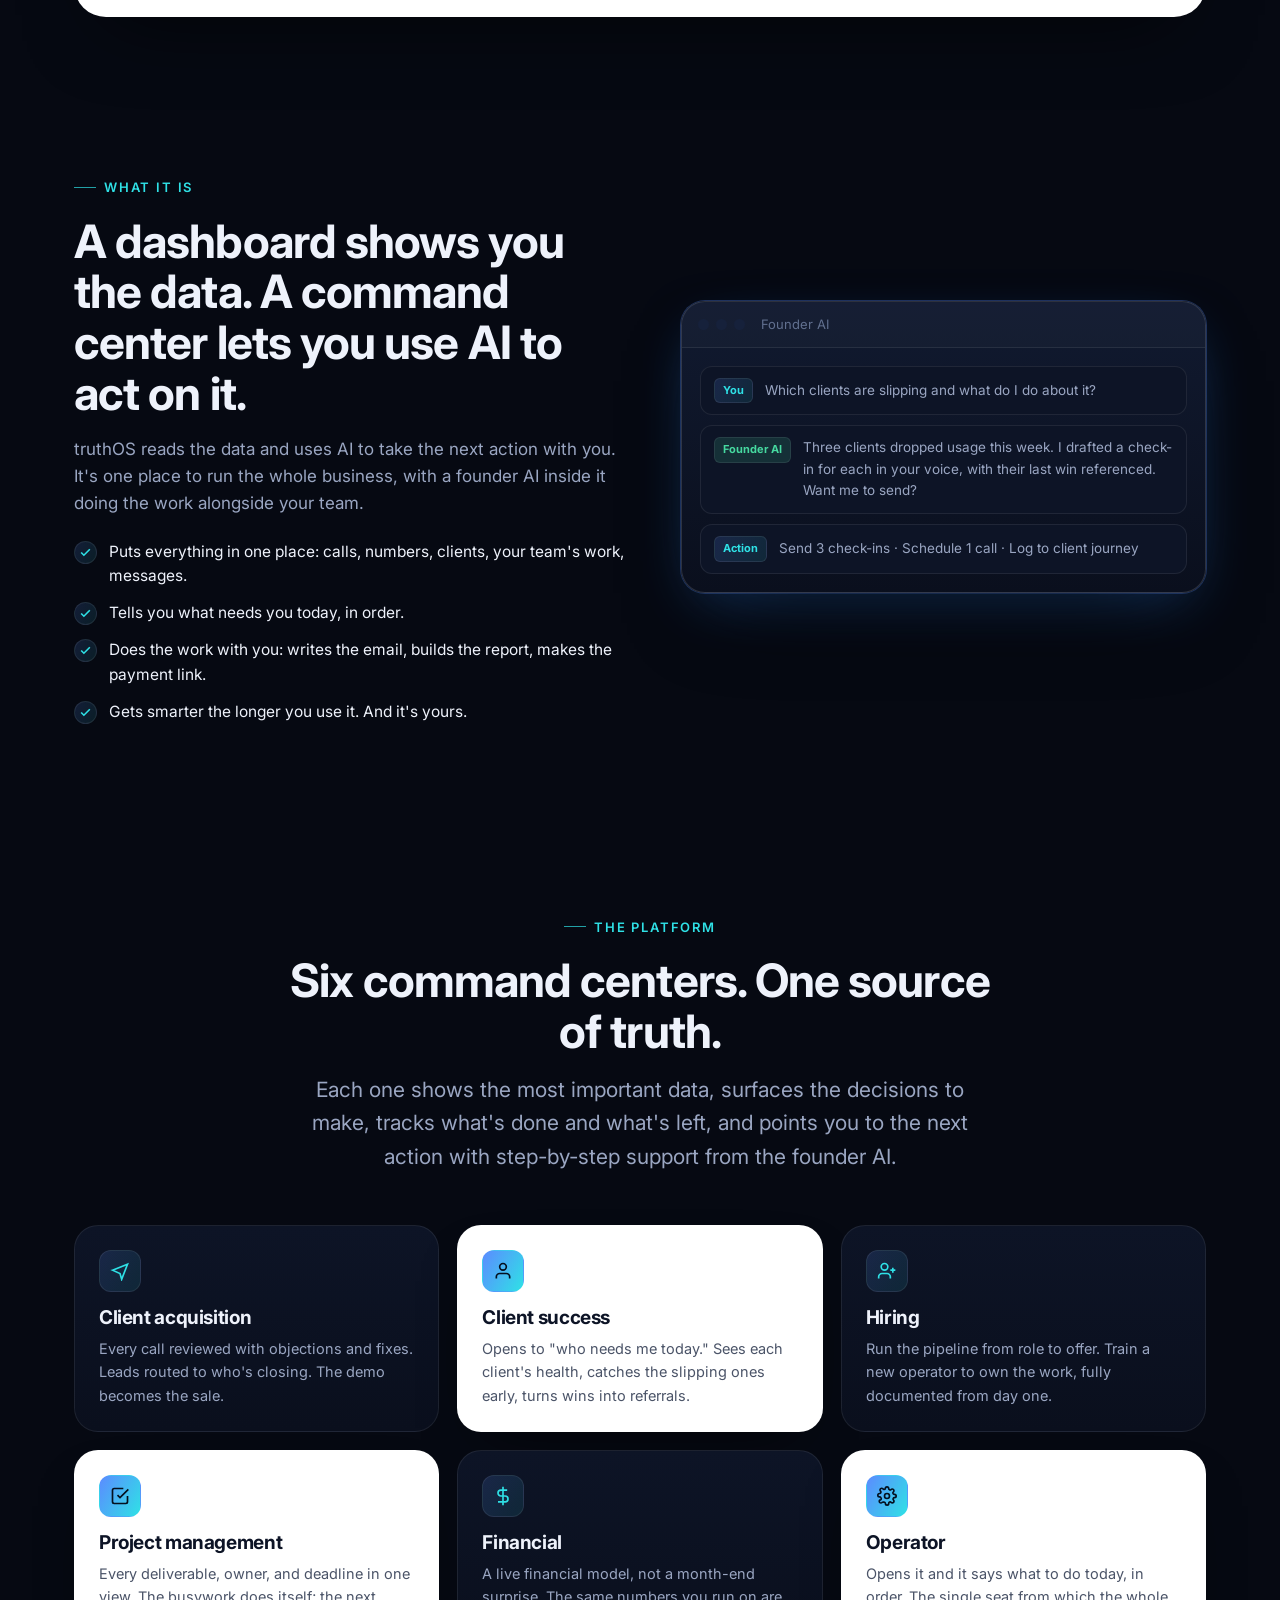
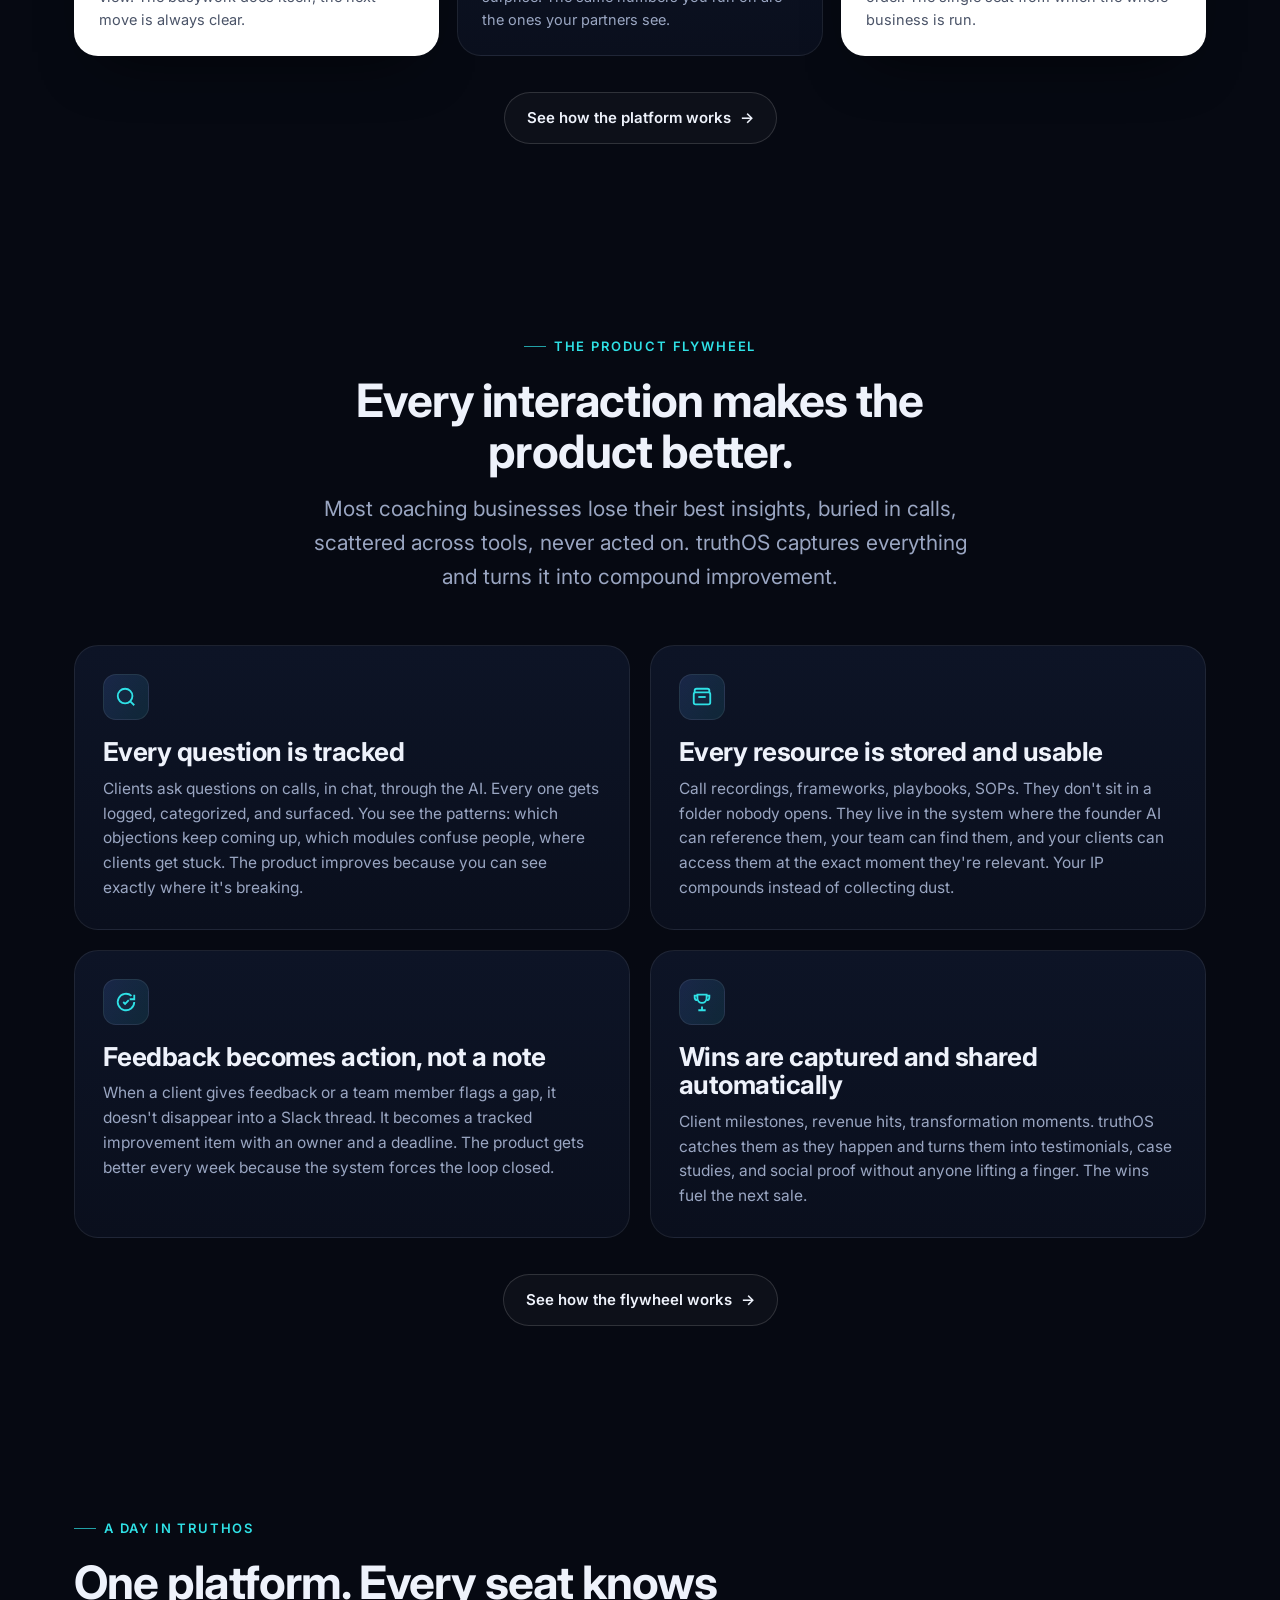
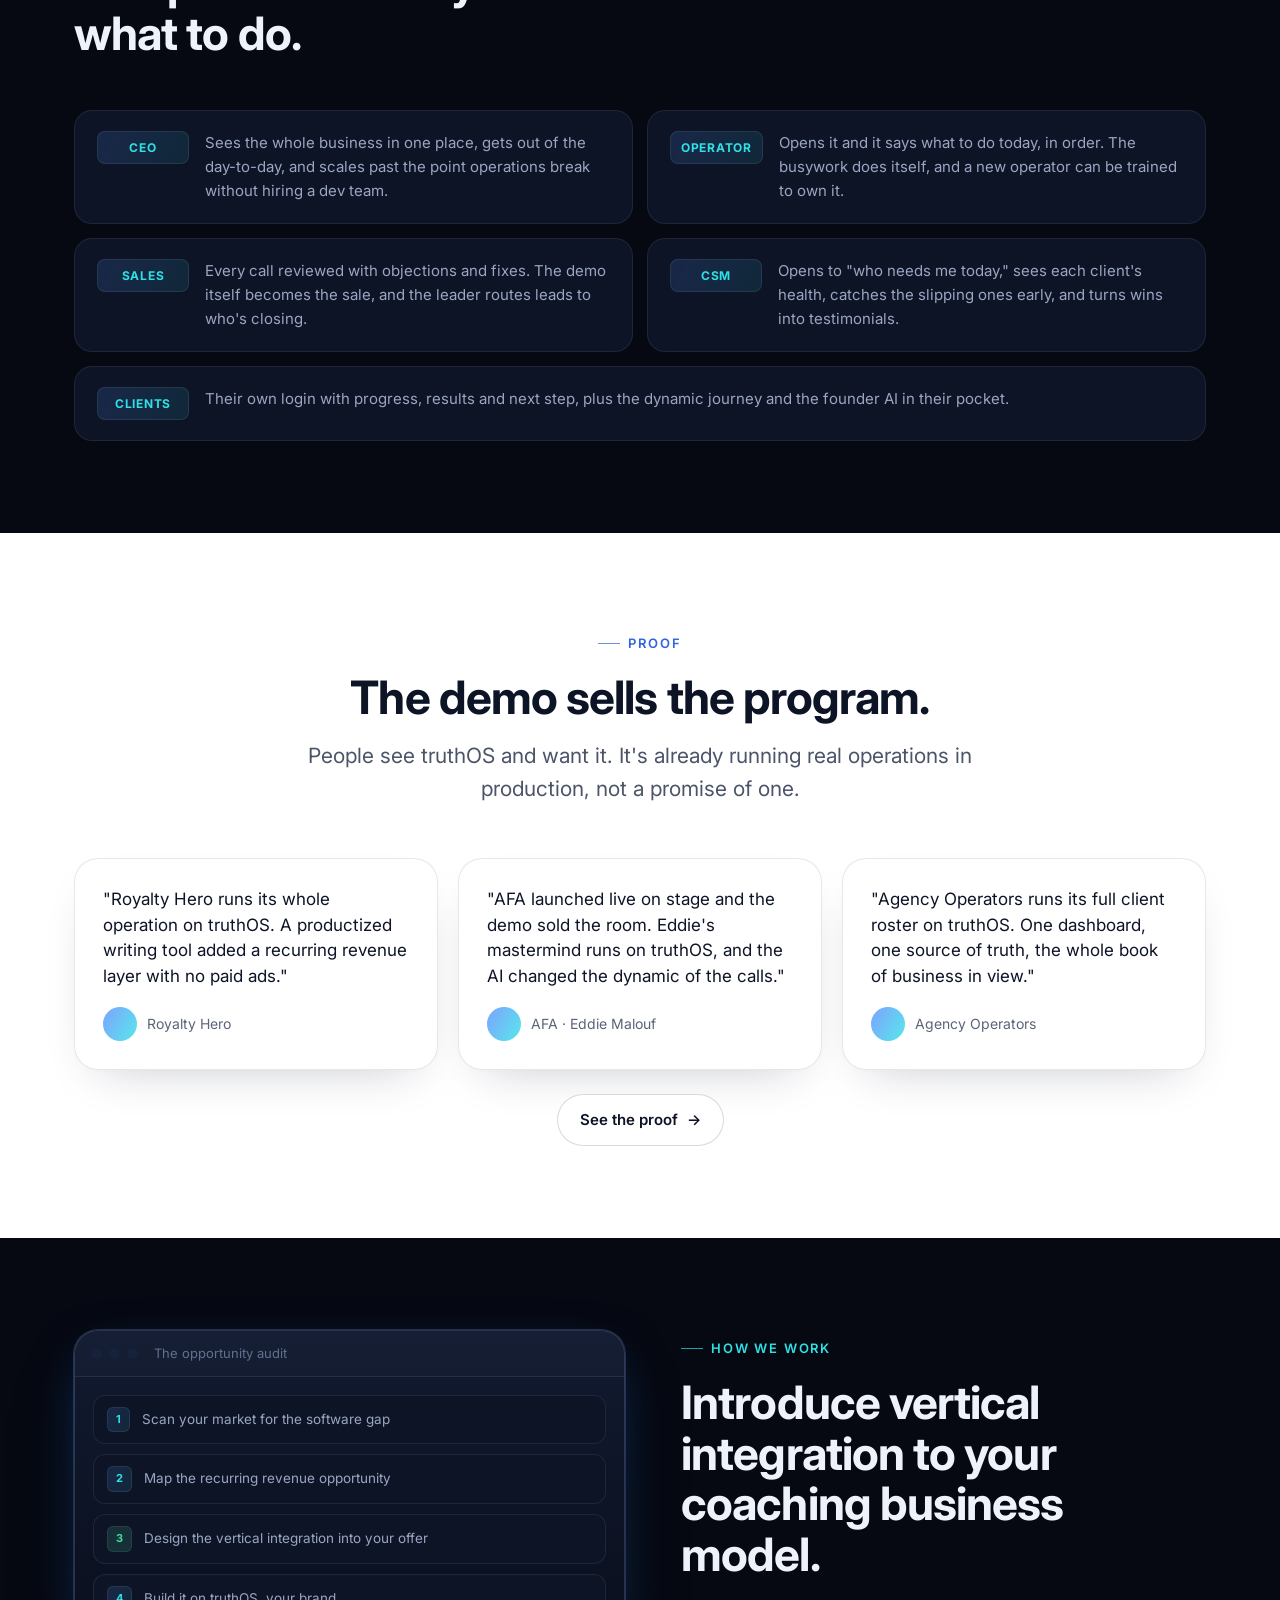
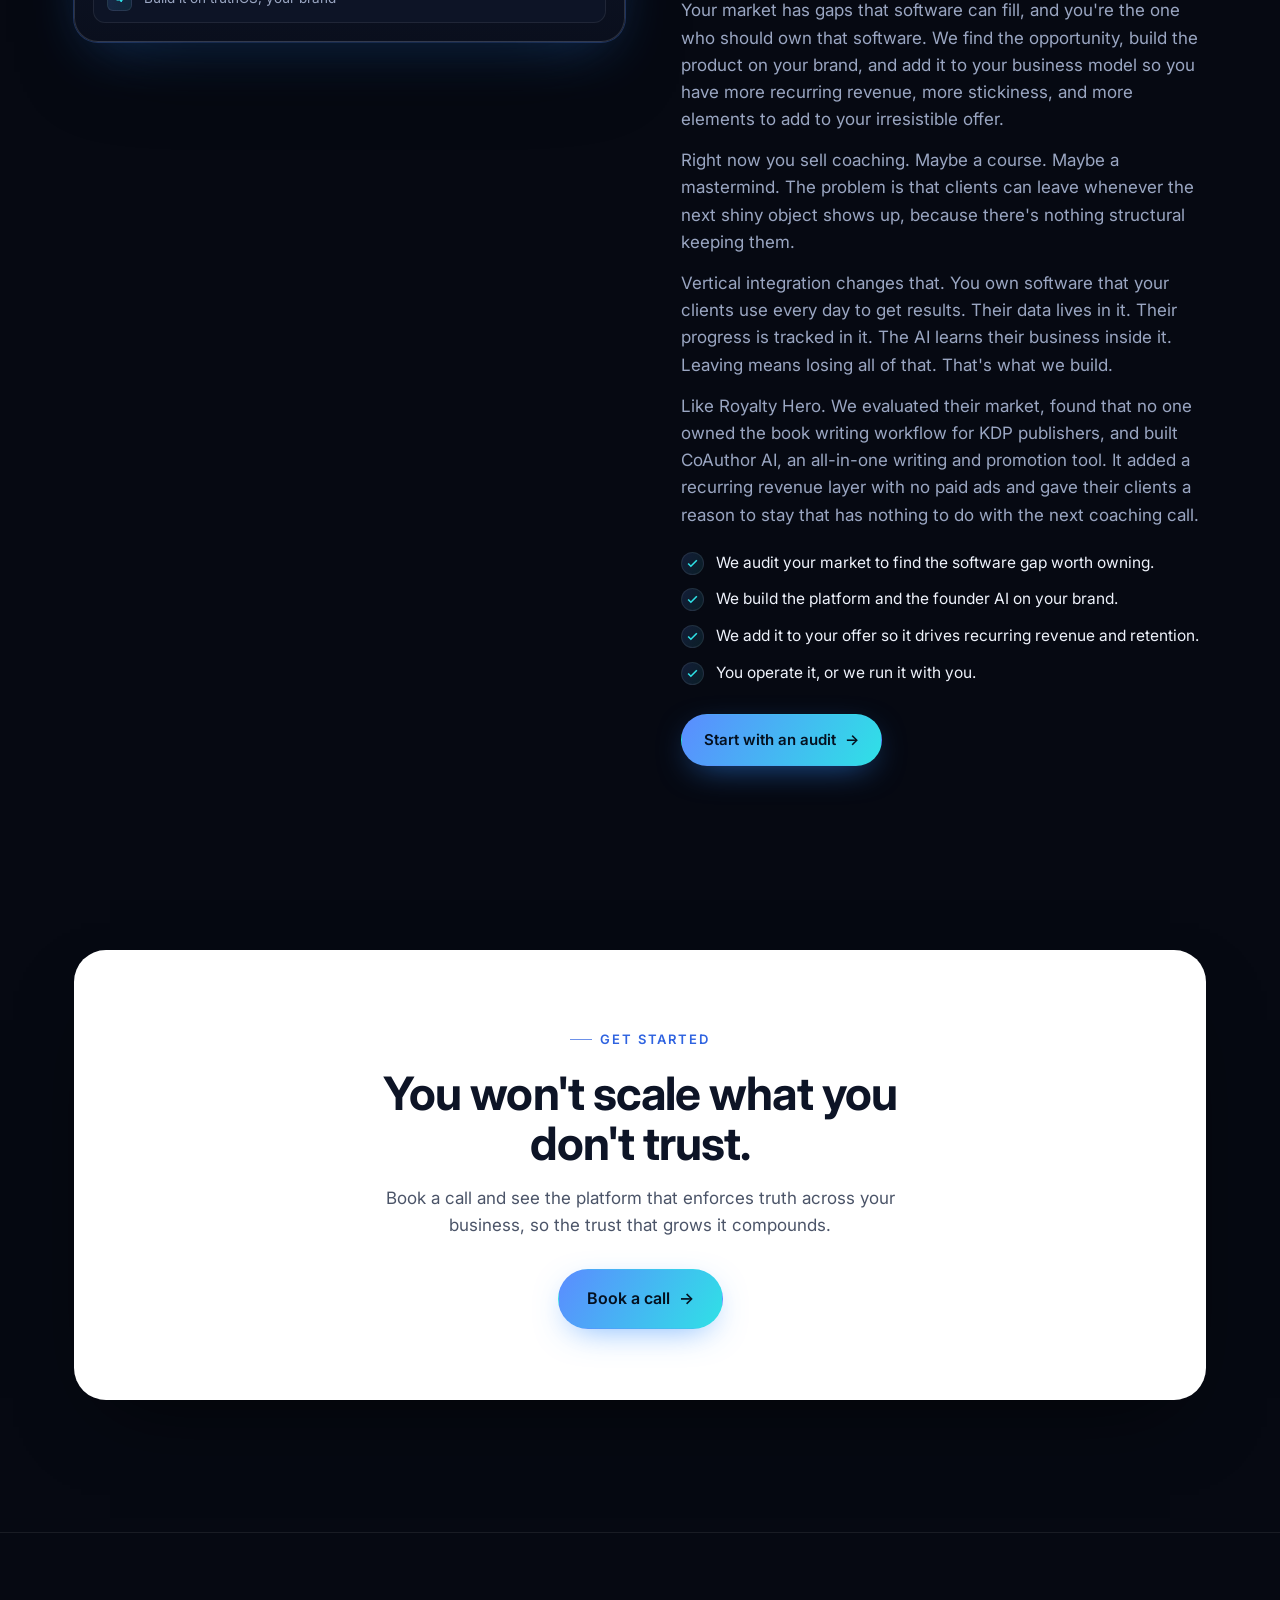
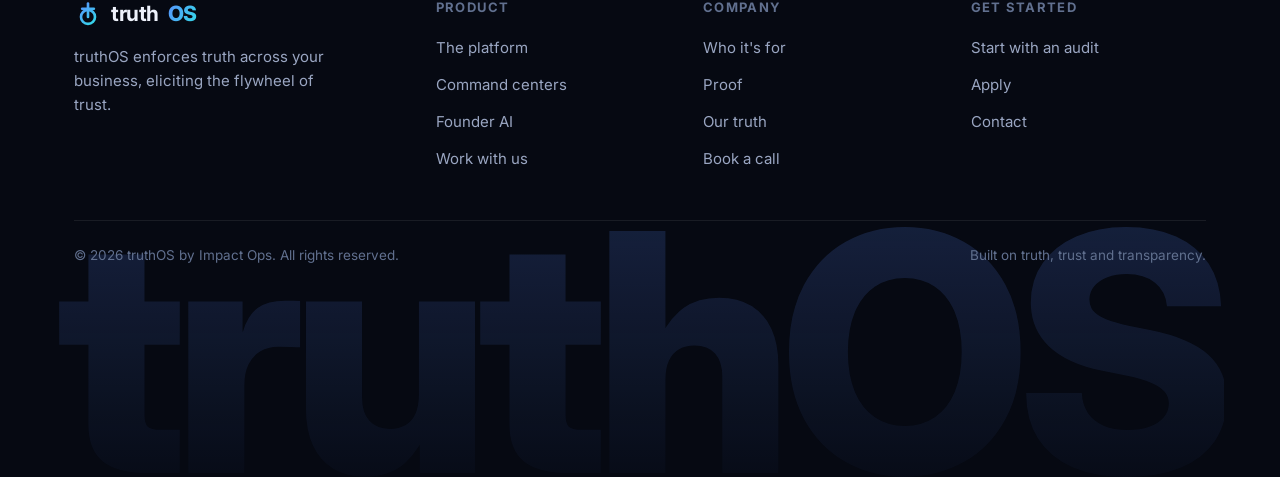
==== commit cc36f4e2: "White final CTA bubble; color 'product' blue and 'growth' green in the statement Co-Authored-By: Cla" ====
--- a/website/index.html
+++ b/website/index.html
@@ -269,7 +269,7 @@
     <section class="section-sm">
       <div class="wrap">
         <div class="statement reveal invert">
-          <p>Make the product so good, growth is inevitable.</p>
+          <p>Make the <span style="color:var(--blue)">product</span> so good, <span style="color:var(--good)">growth</span> is inevitable.</p>
         </div>
       </div>
     </section>
@@ -471,7 +471,7 @@
     <!-- ===== FINAL CTA ===== -->
     <section class="section">
       <div class="wrap">
-        <div class="cta-band reveal">
+        <div class="cta-band reveal invert">
           <span class="eyebrow" style="justify-content:center">Get started</span>
           <h2>You won't scale what you don't trust.</h2>
           <p>Book a call and see the platform that enforces truth across your business, so the trust that grows it compounds.</p>
--- a/website/styles.css
+++ b/website/styles.css
@@ -364,6 +364,11 @@
 .cta-band { border: 1px solid var(--line); border-radius: var(--r-xl); background: radial-gradient(600px 300px at 50% 0%, rgba(47,140,255,0.18), transparent 70%), linear-gradient(180deg, var(--panel), var(--bg-1)); padding: 70px 40px; text-align: center; }
 .cta-band h2 { max-width: 18ch; margin: 0 auto 16px; }
 .cta-band p { color: var(--muted); max-width: 52ch; margin: 0 auto 30px; }
+.cta-band.invert { background: #ffffff; border-color: transparent; box-shadow: 0 34px 80px -36px rgba(0,0,0,0.7); }
+.cta-band.invert h2 { color: #0d1426; }
+.cta-band.invert p { color: #4b5468; }
+.cta-band.invert .eyebrow { color: #2f63e0; }
+.cta-band.invert .eyebrow::before { background: #2f63e0; }
 
 /* ---------- Forms ---------- */
 .form { border: 1px solid var(--line); border-radius: var(--r-lg); background: var(--panel); padding: 32px; }
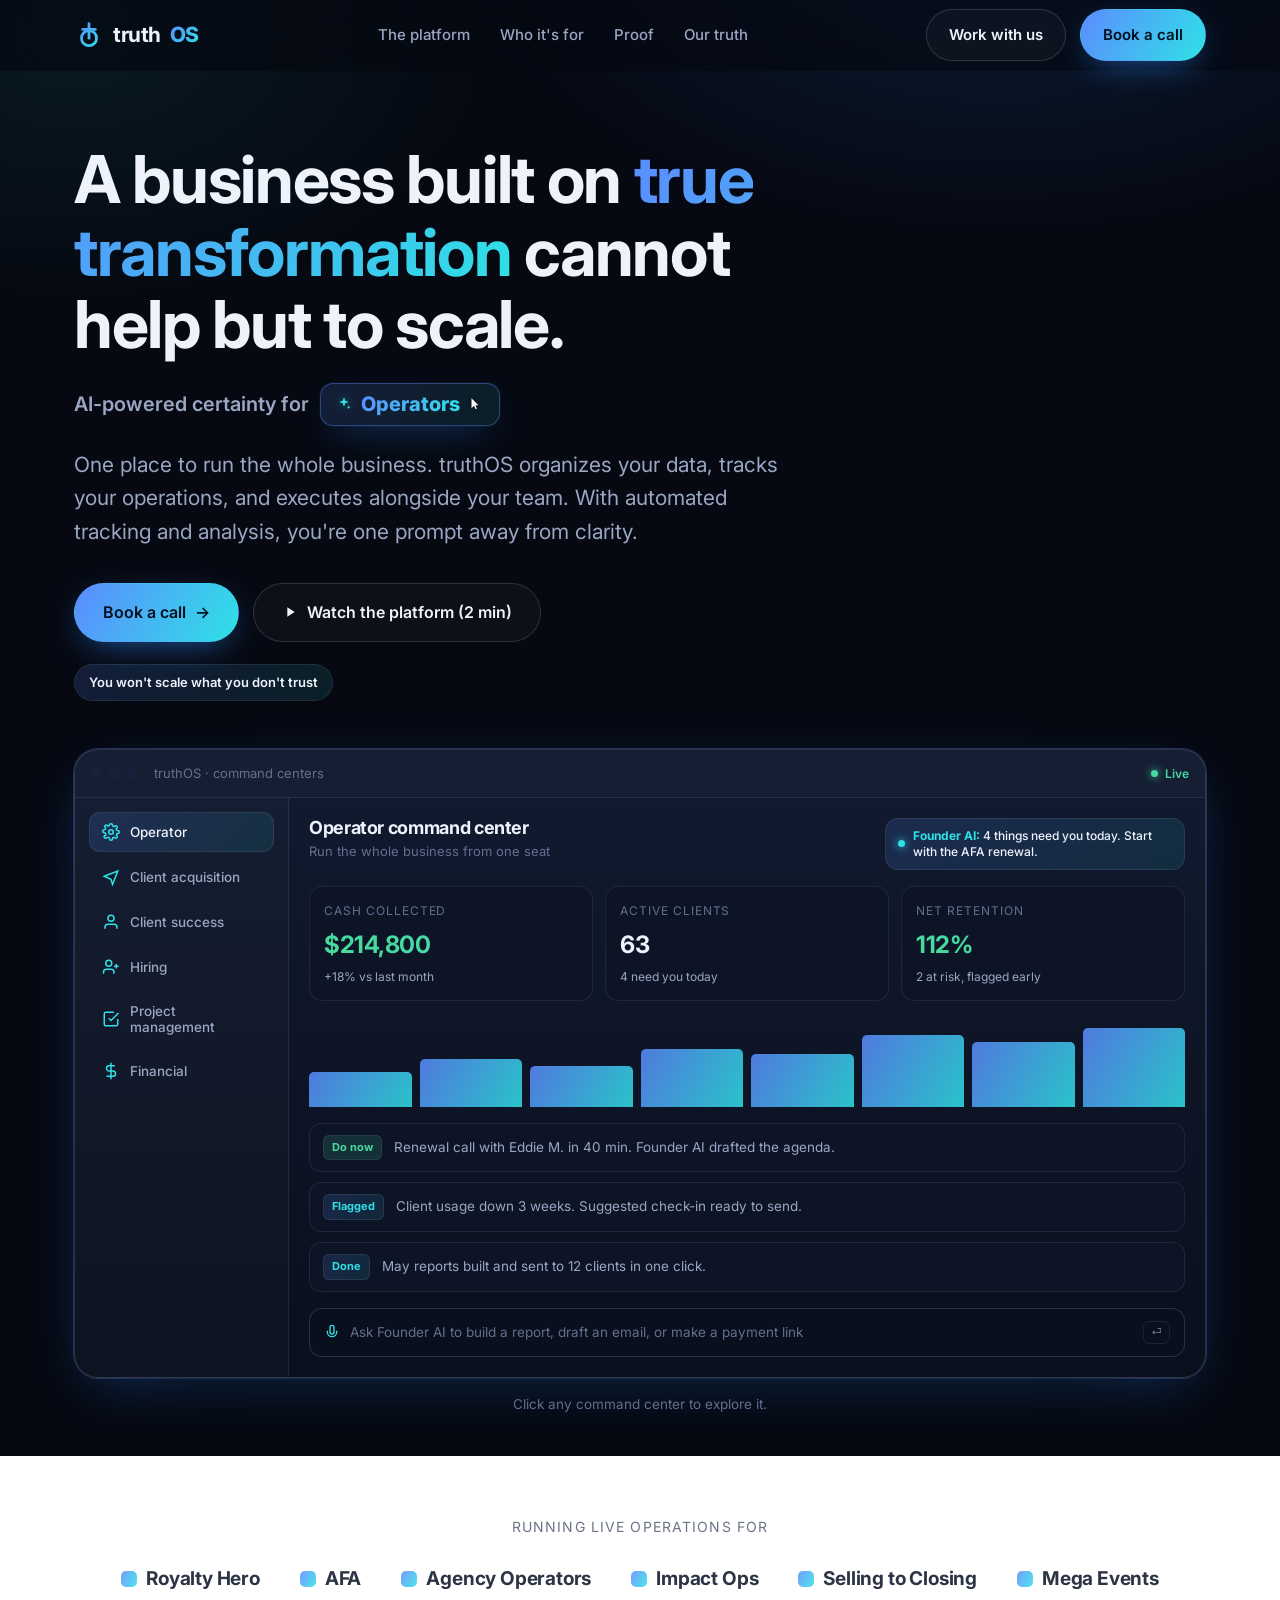
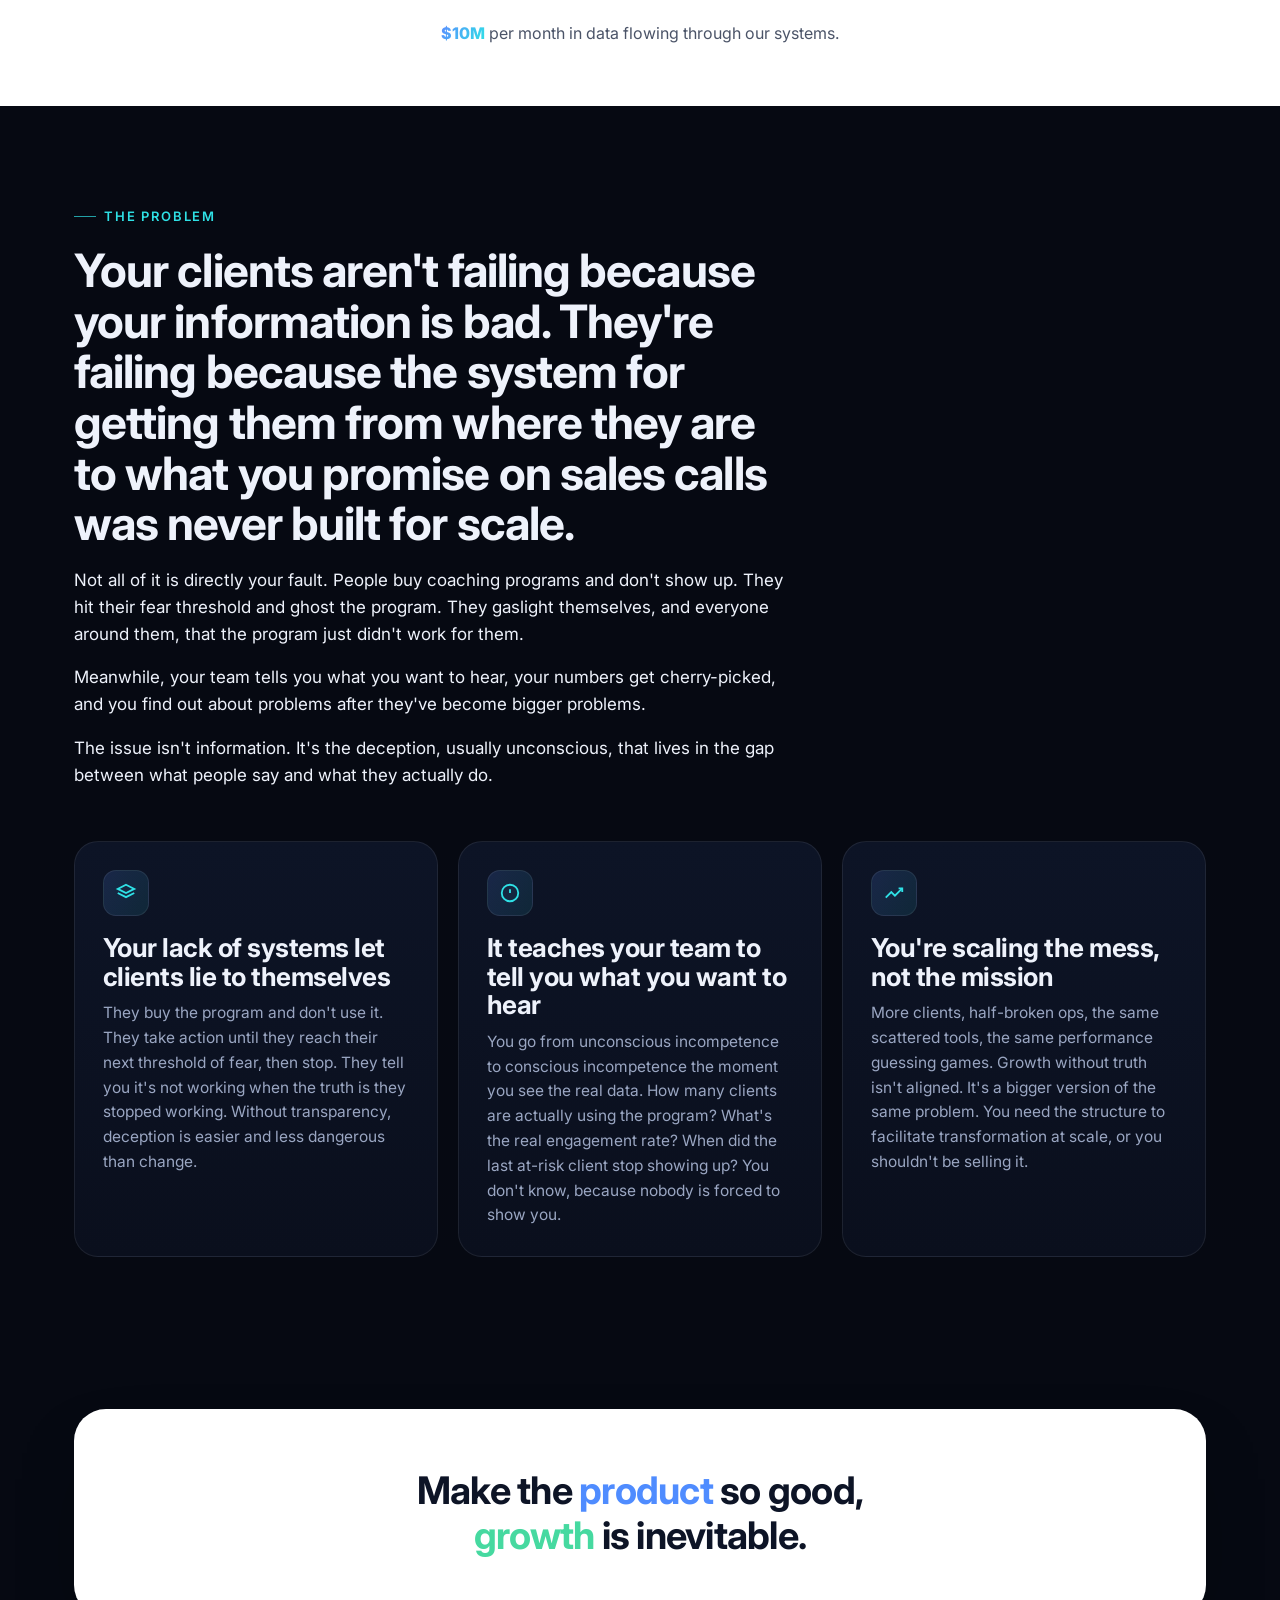
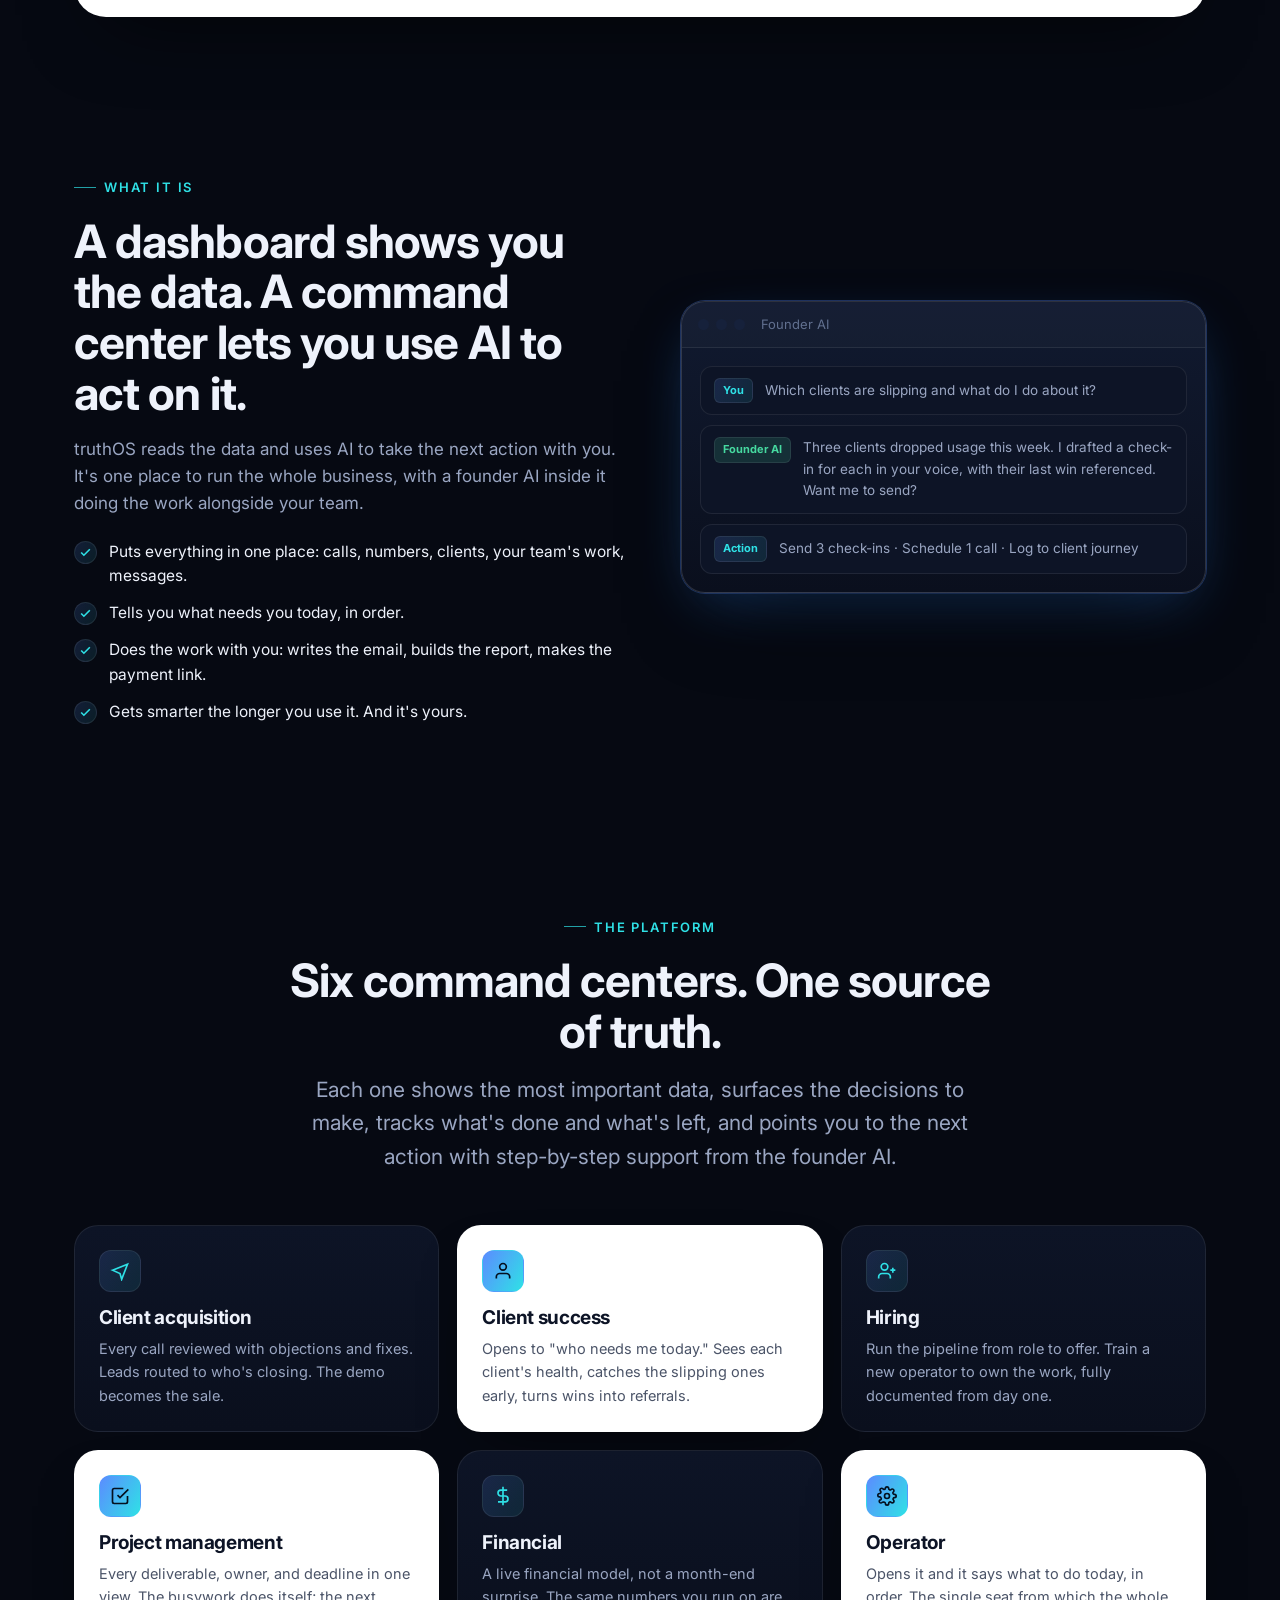
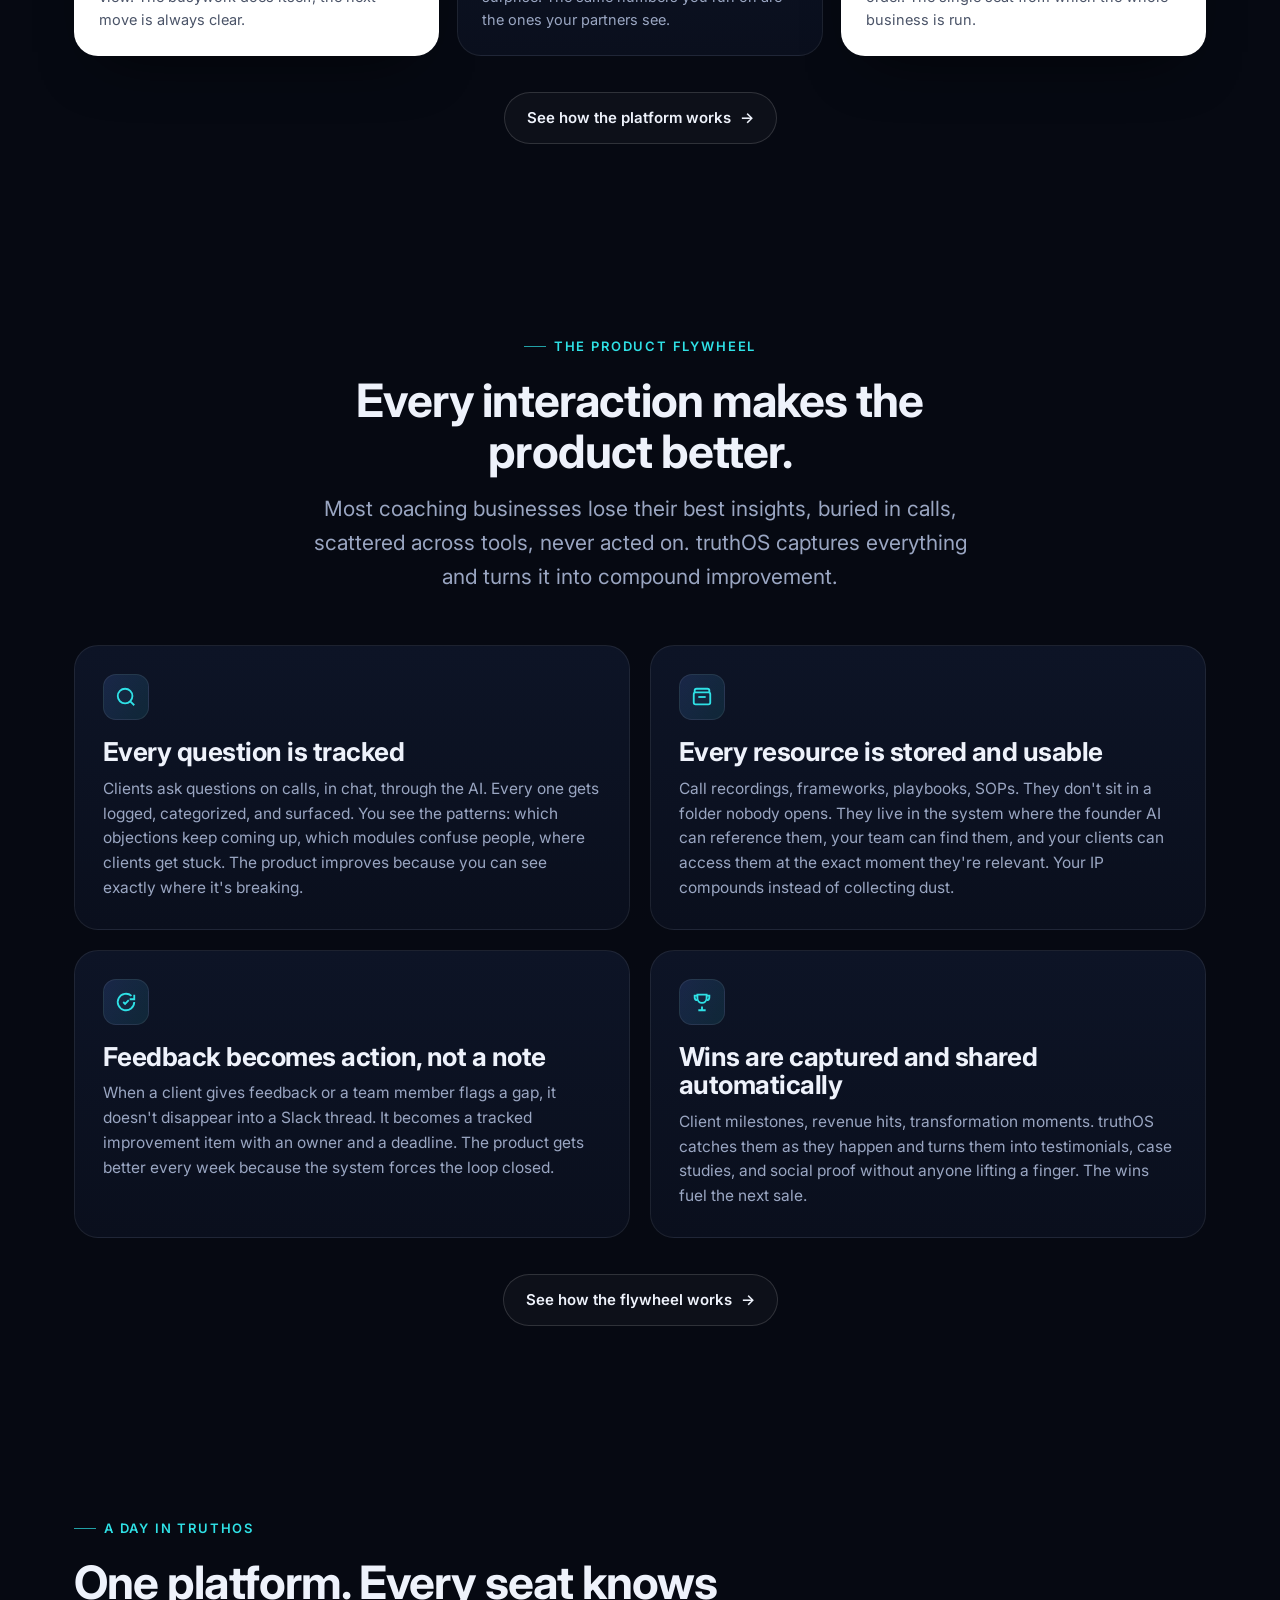
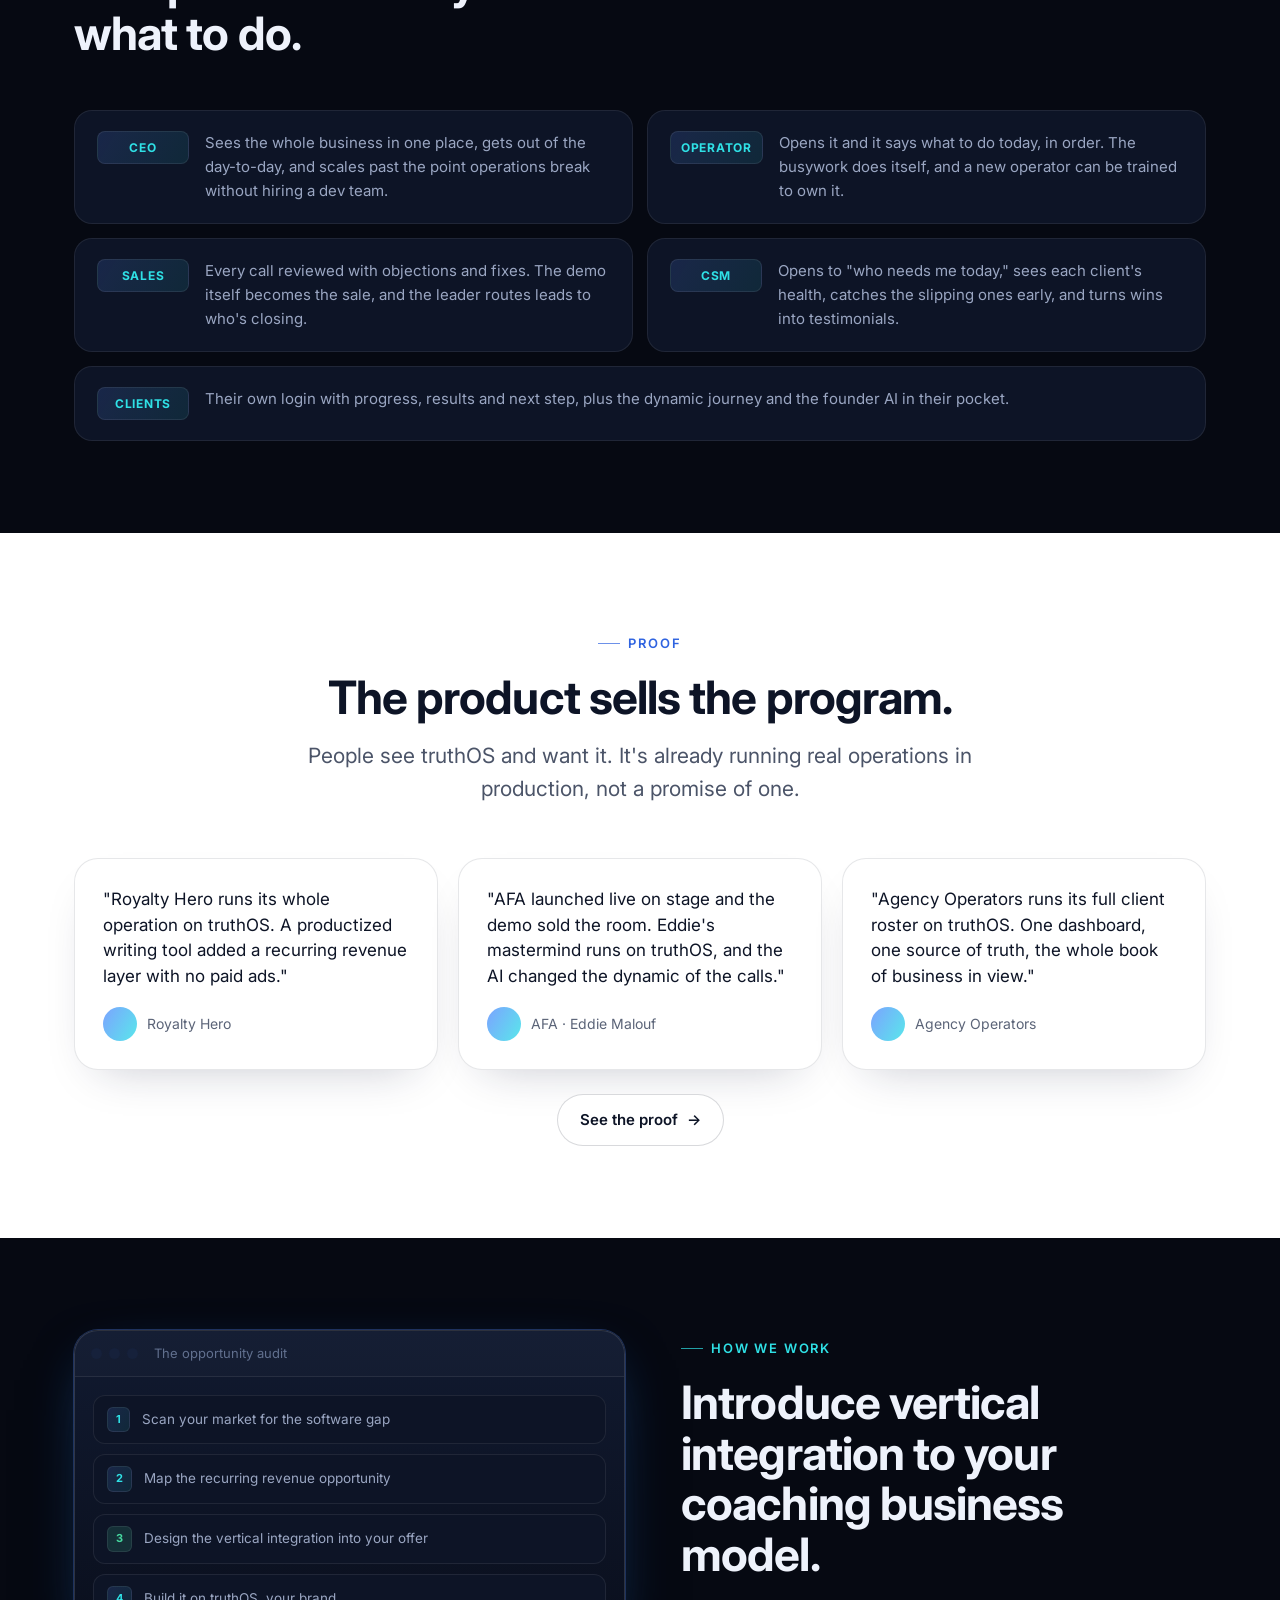
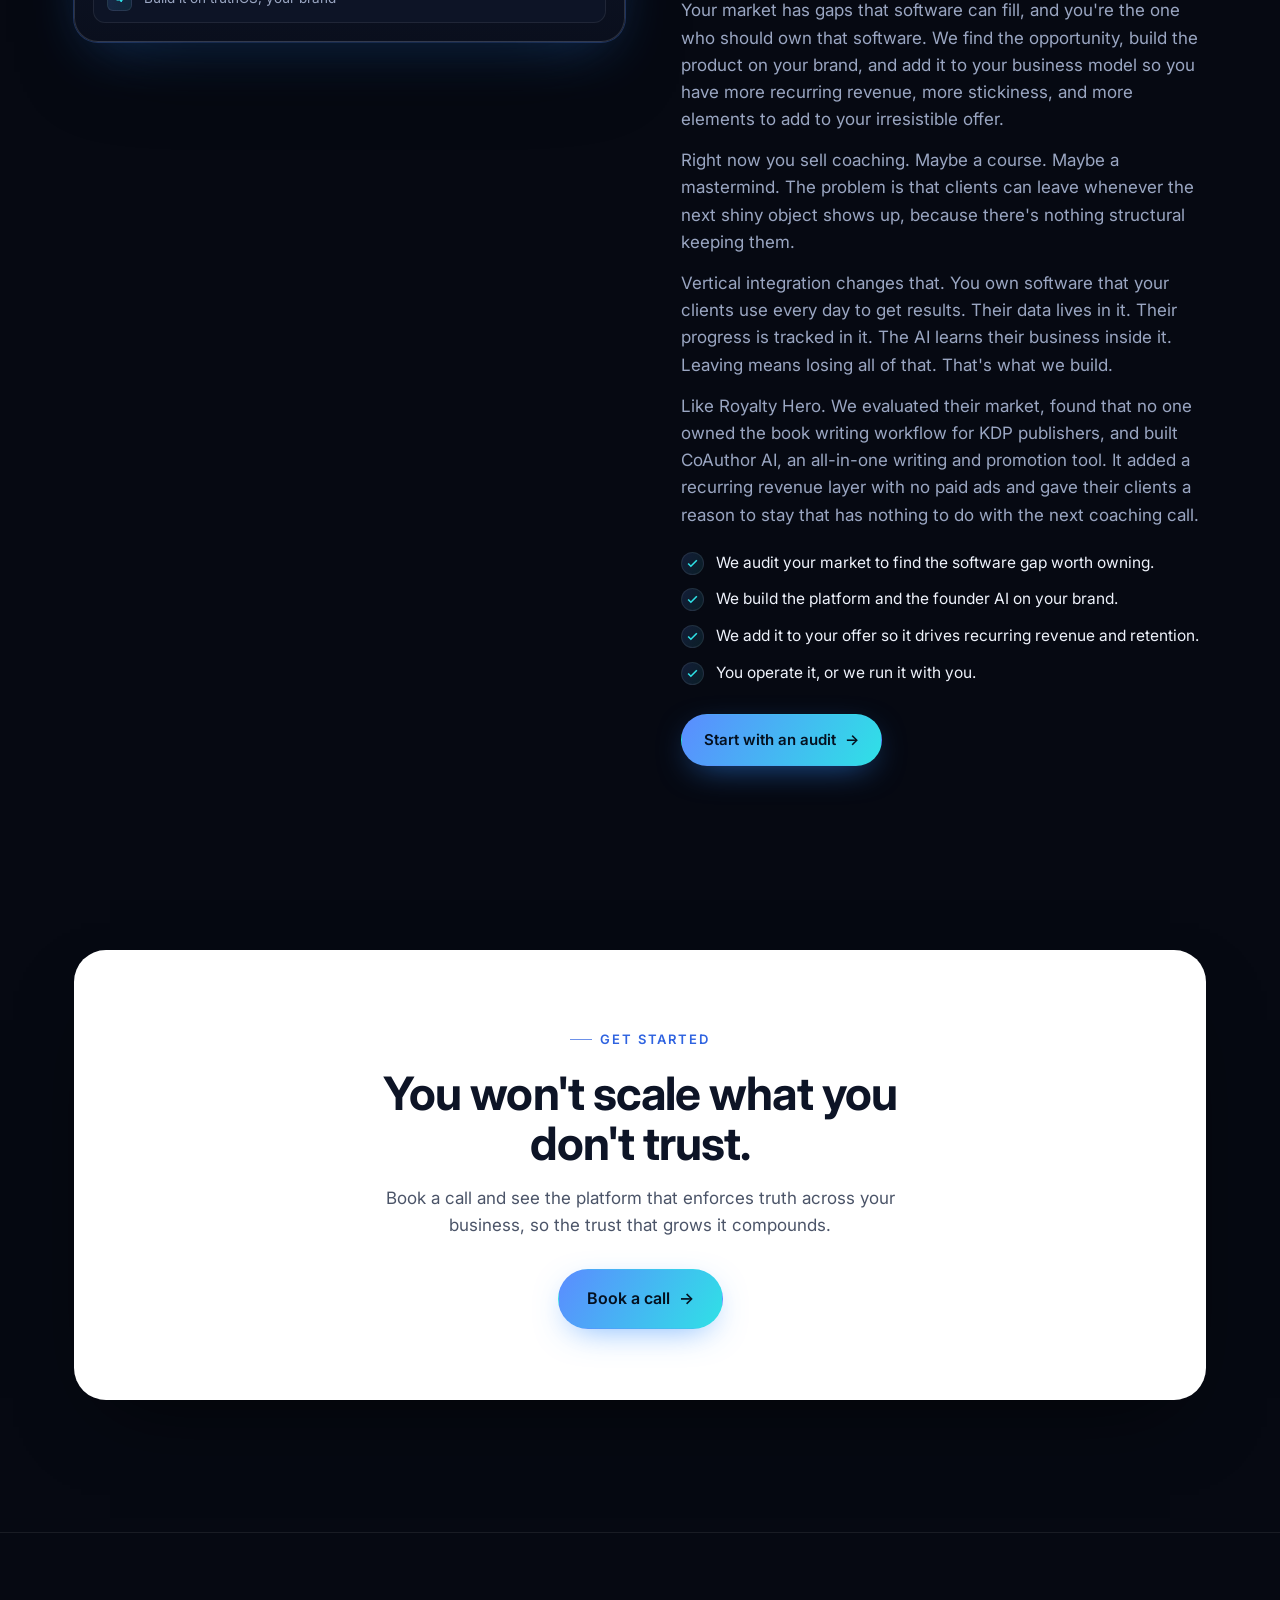
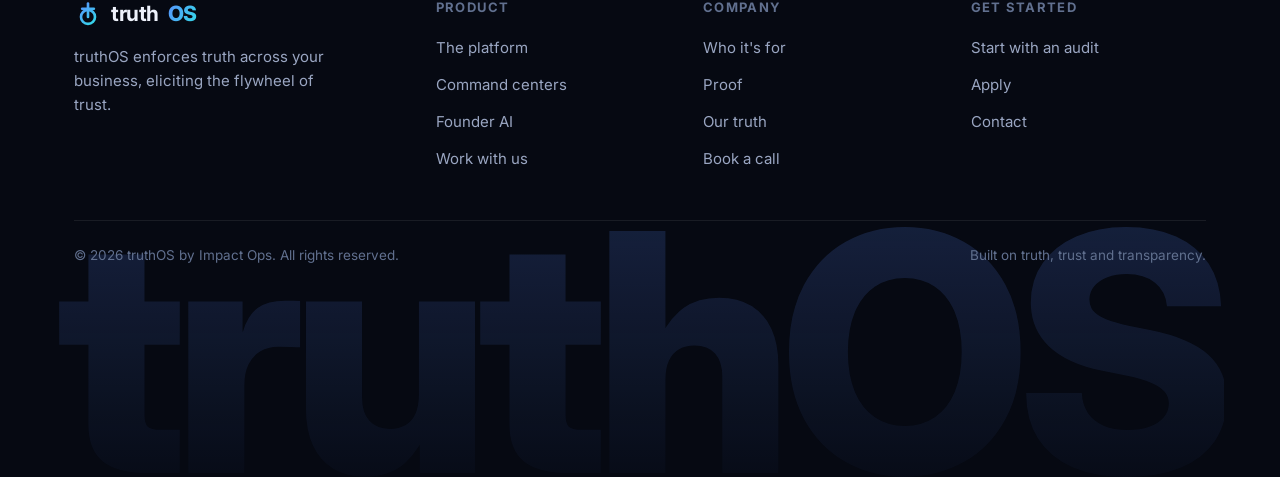
==== commit 616952d8: "Home: rename proof heading to 'The product sells the program'; white partners strip Co-Authored-By: " ====
--- a/website/index.html
+++ b/website/index.html
@@ -219,7 +219,7 @@
     </section>
 
     <!-- ===== CURRENT PARTNERS ===== -->
-    <section class="section-sm">
+    <section class="section-sm section-light">
       <div class="wrap center">
         <p class="faint" style="margin-bottom:26px; font-size:14px; letter-spacing:0.08em; text-transform:uppercase;">Running live operations for</p>
         <div class="logos">
@@ -409,7 +409,7 @@
       <div class="wrap">
         <div class="section-head center mx-auto">
           <span class="eyebrow">Proof</span>
-          <h2>The demo sells the program.</h2>
+          <h2>The product sells the program.</h2>
           <p class="lead mx-auto maxw-680">People see truthOS and want it. It's already running real operations in production, not a promise of one.</p>
         </div>
         <div class="grid grid-3" style="margin-bottom:24px">
--- a/website/styles.css
+++ b/website/styles.css
@@ -294,6 +294,8 @@
 .section-light .quote .by { color: #5b6478; }
 .section-light .btn-ghost { background: #ffffff; border-color: rgba(13,20,38,0.16); color: #0d1426; }
 .section-light .btn-ghost:hover { border-color: #2f63e0; color: #2f63e0; }
+.section-light .logos .logo { color: #2c3445; opacity: 1; }
+.section-light .faint { color: #6b7488; }
 
 /* ---------- Logos strip ---------- */
 .logos { display: flex; flex-wrap: wrap; align-items: center; justify-content: center; gap: 18px 40px; }
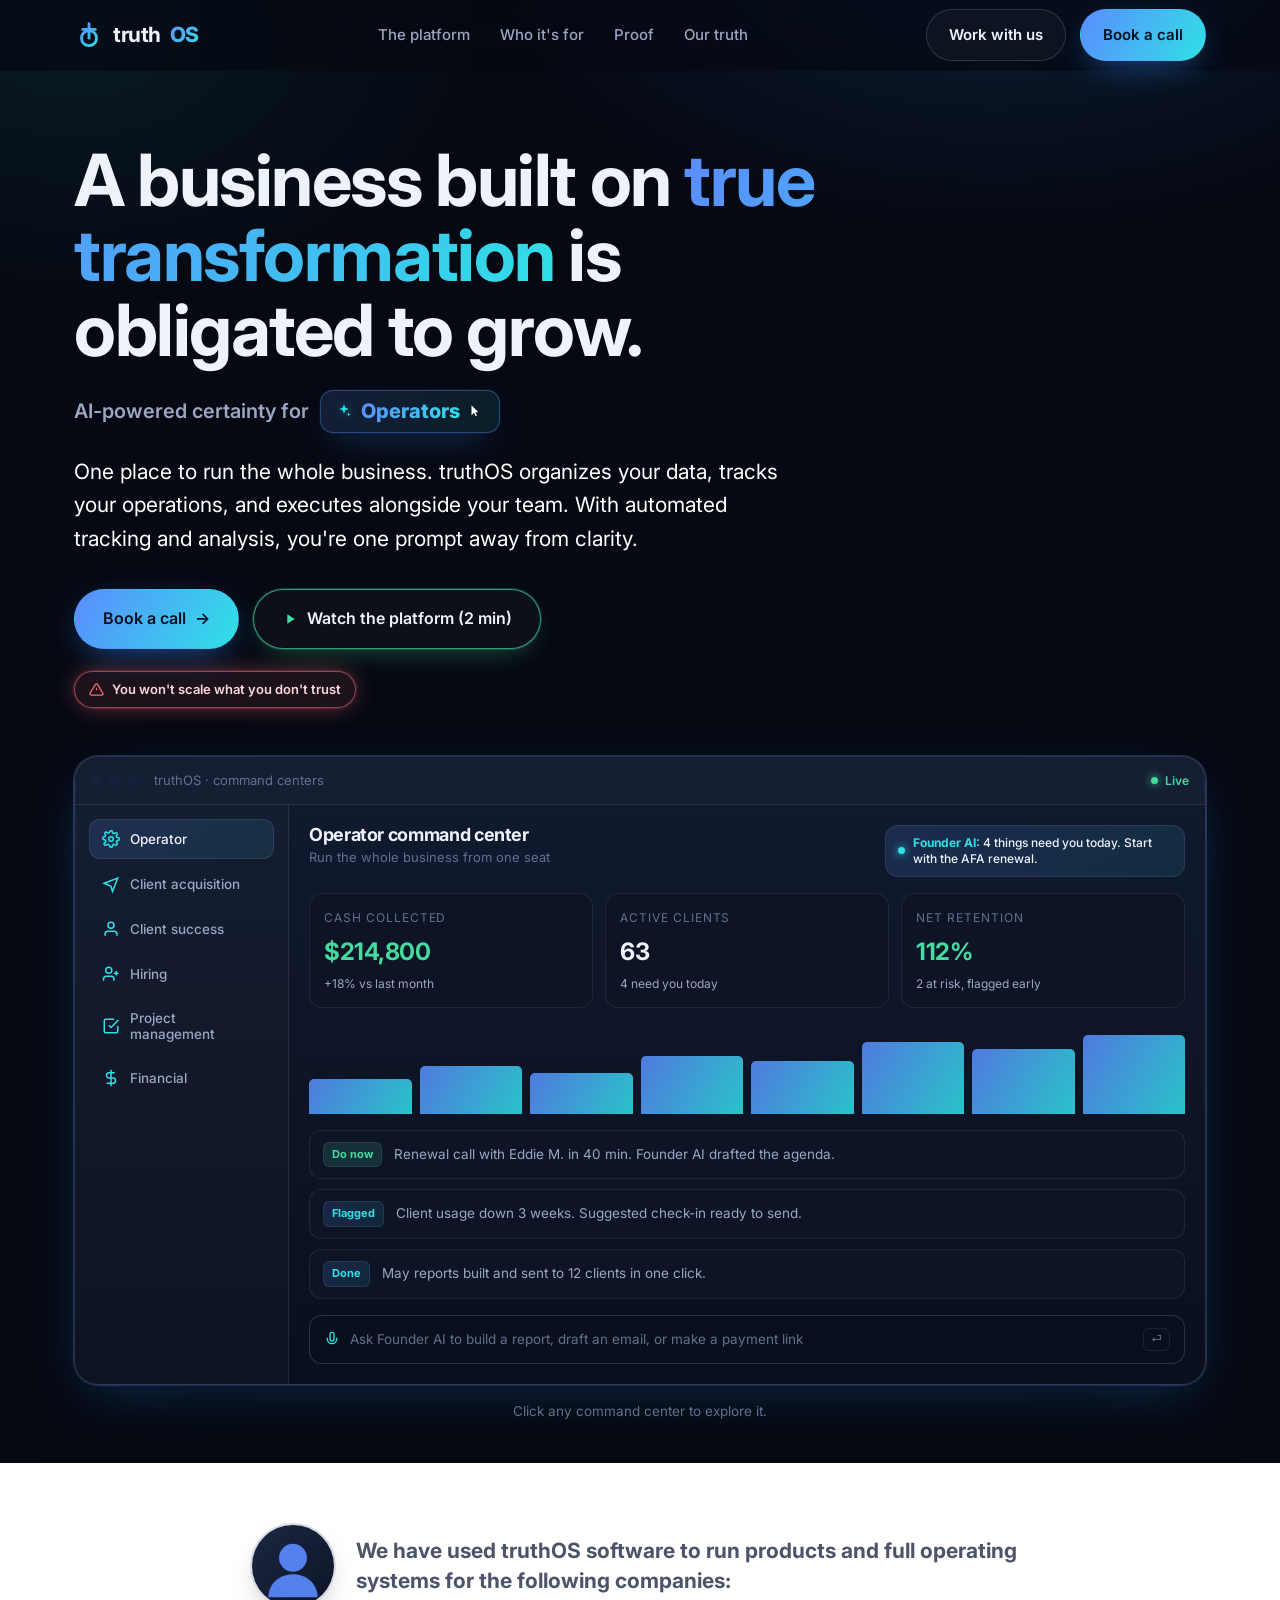
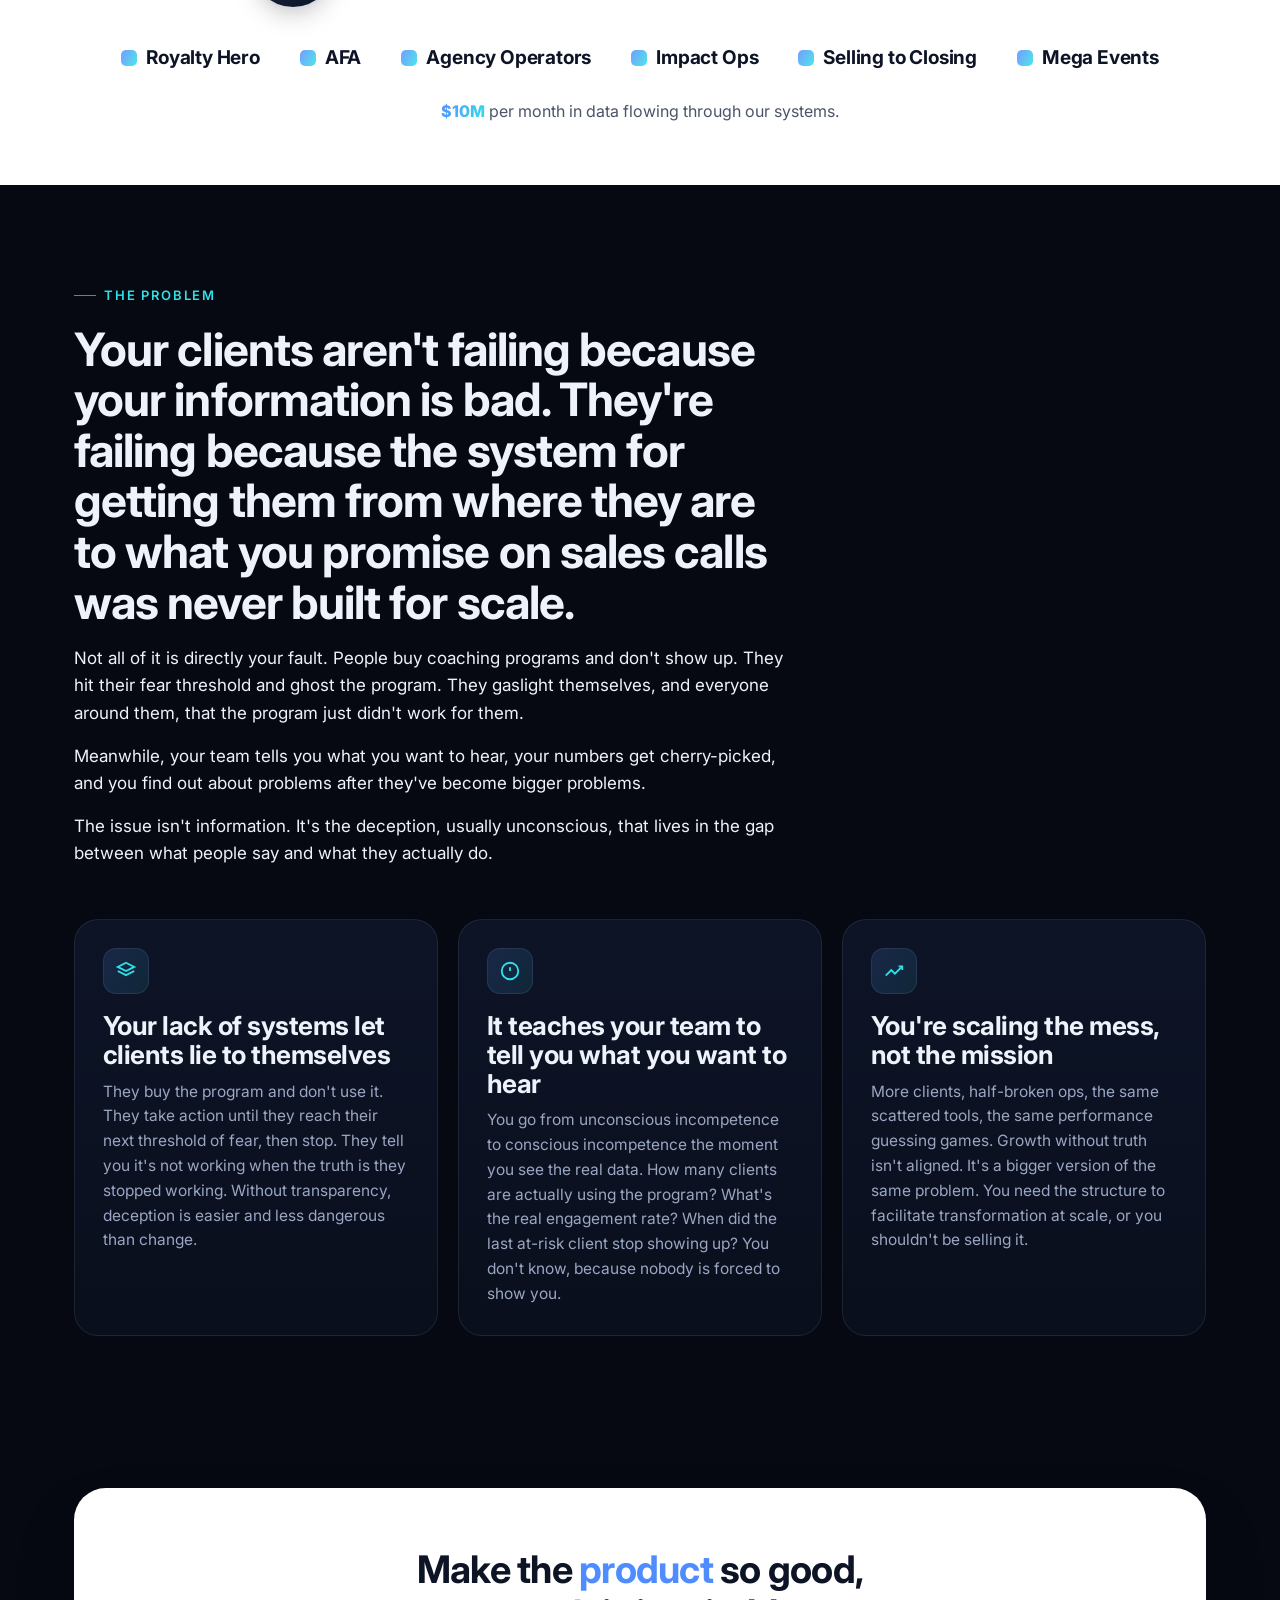
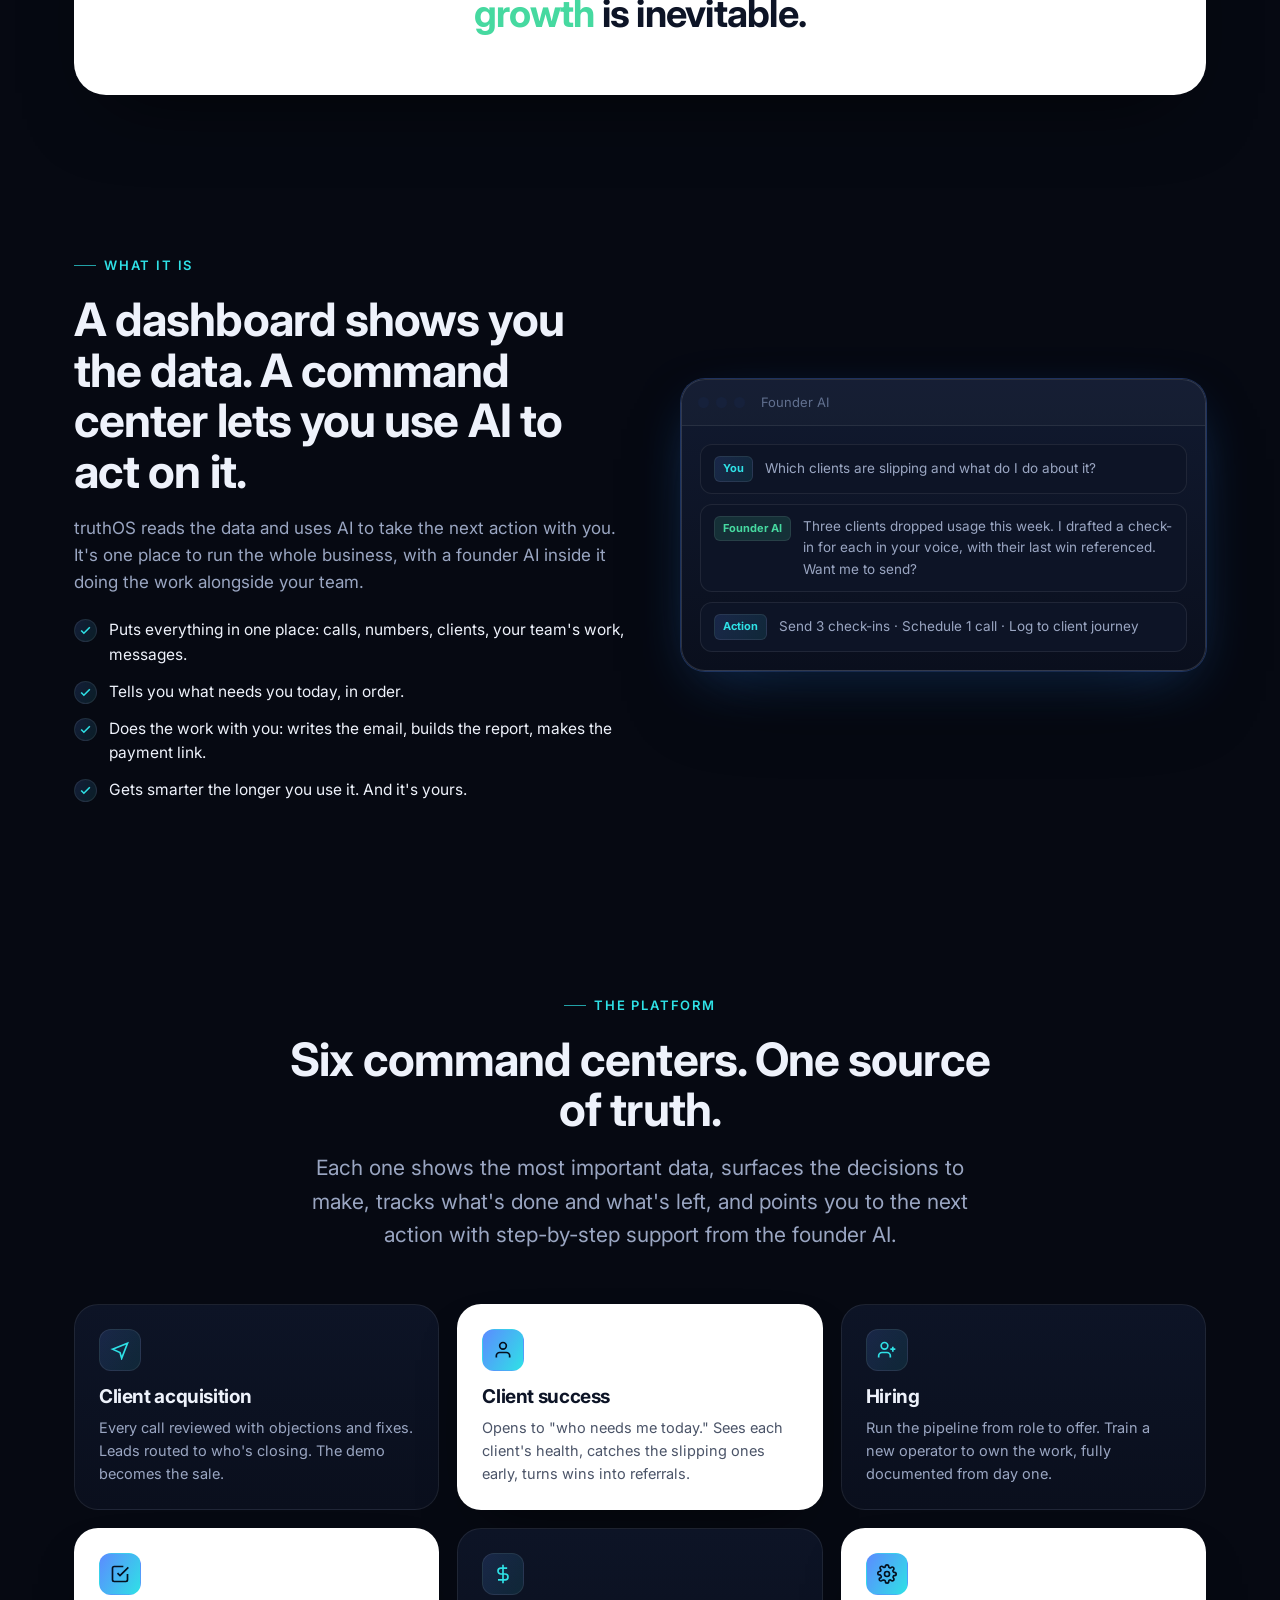
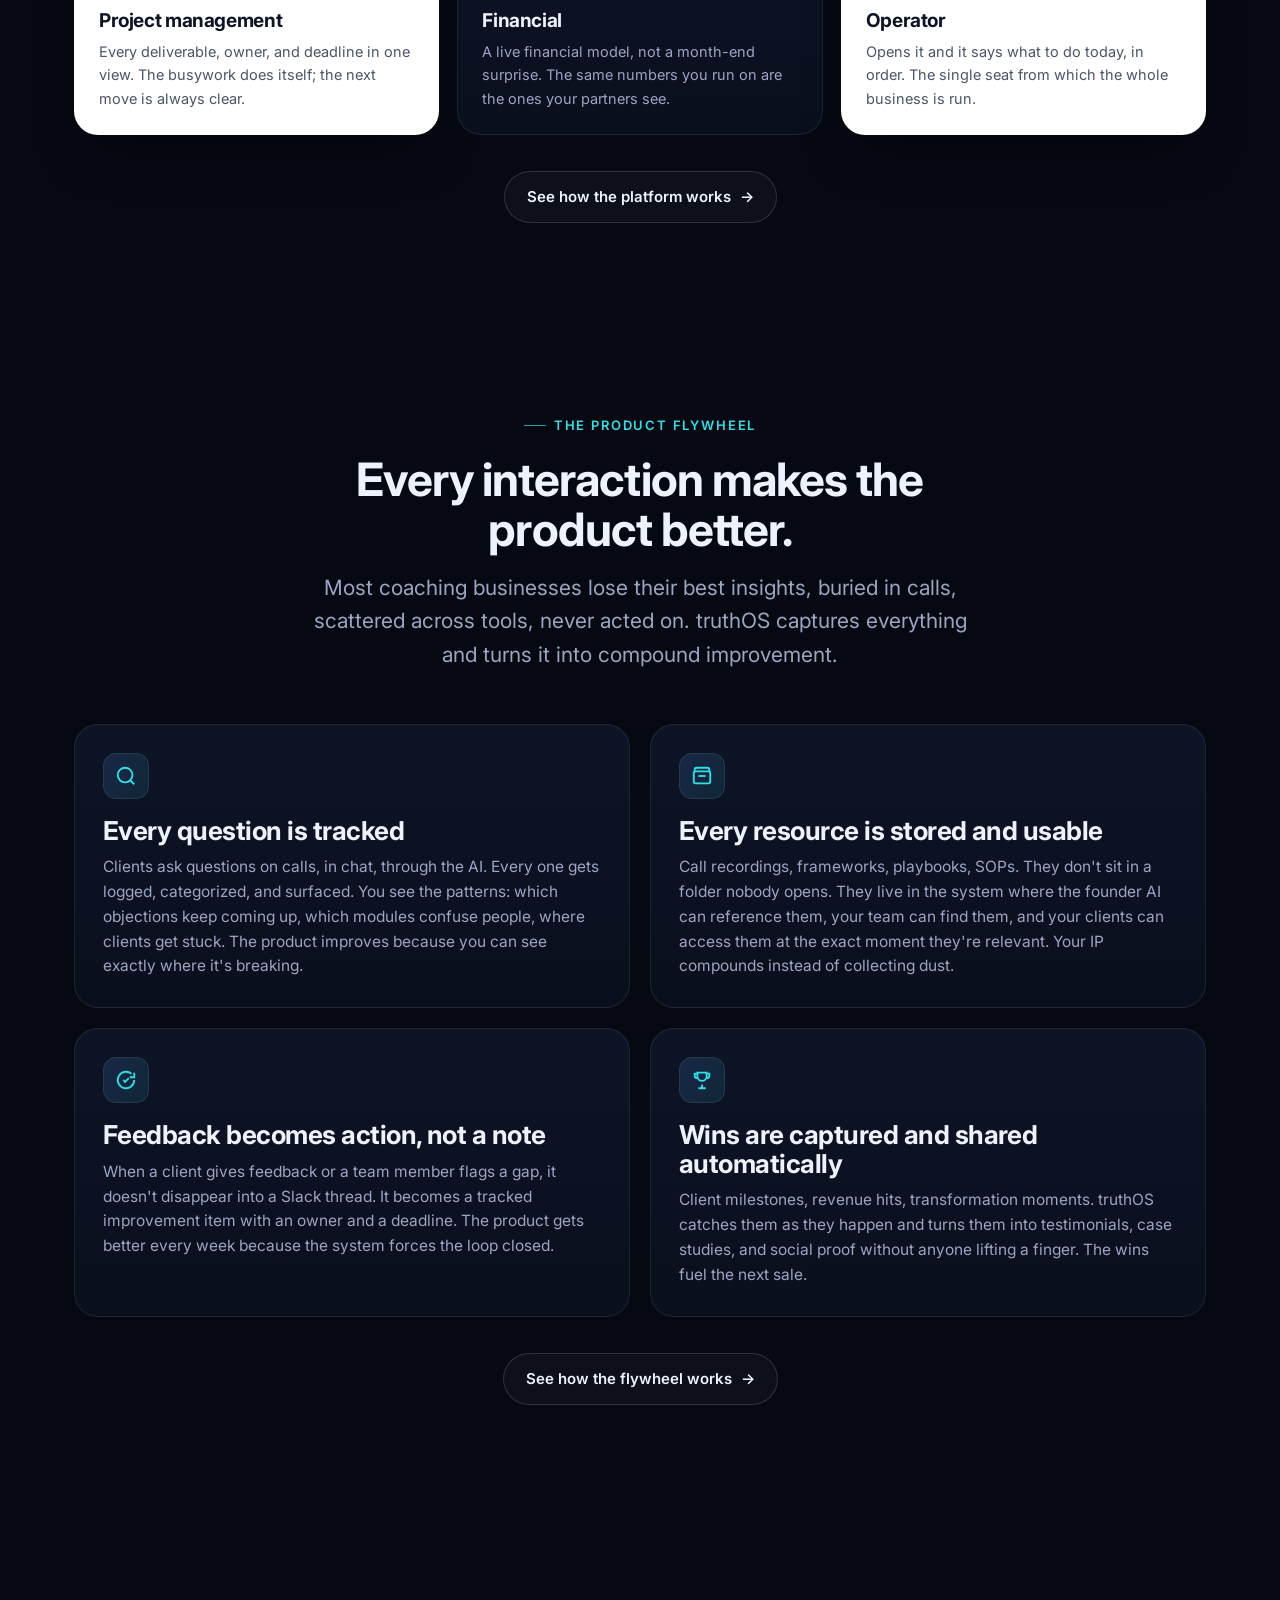
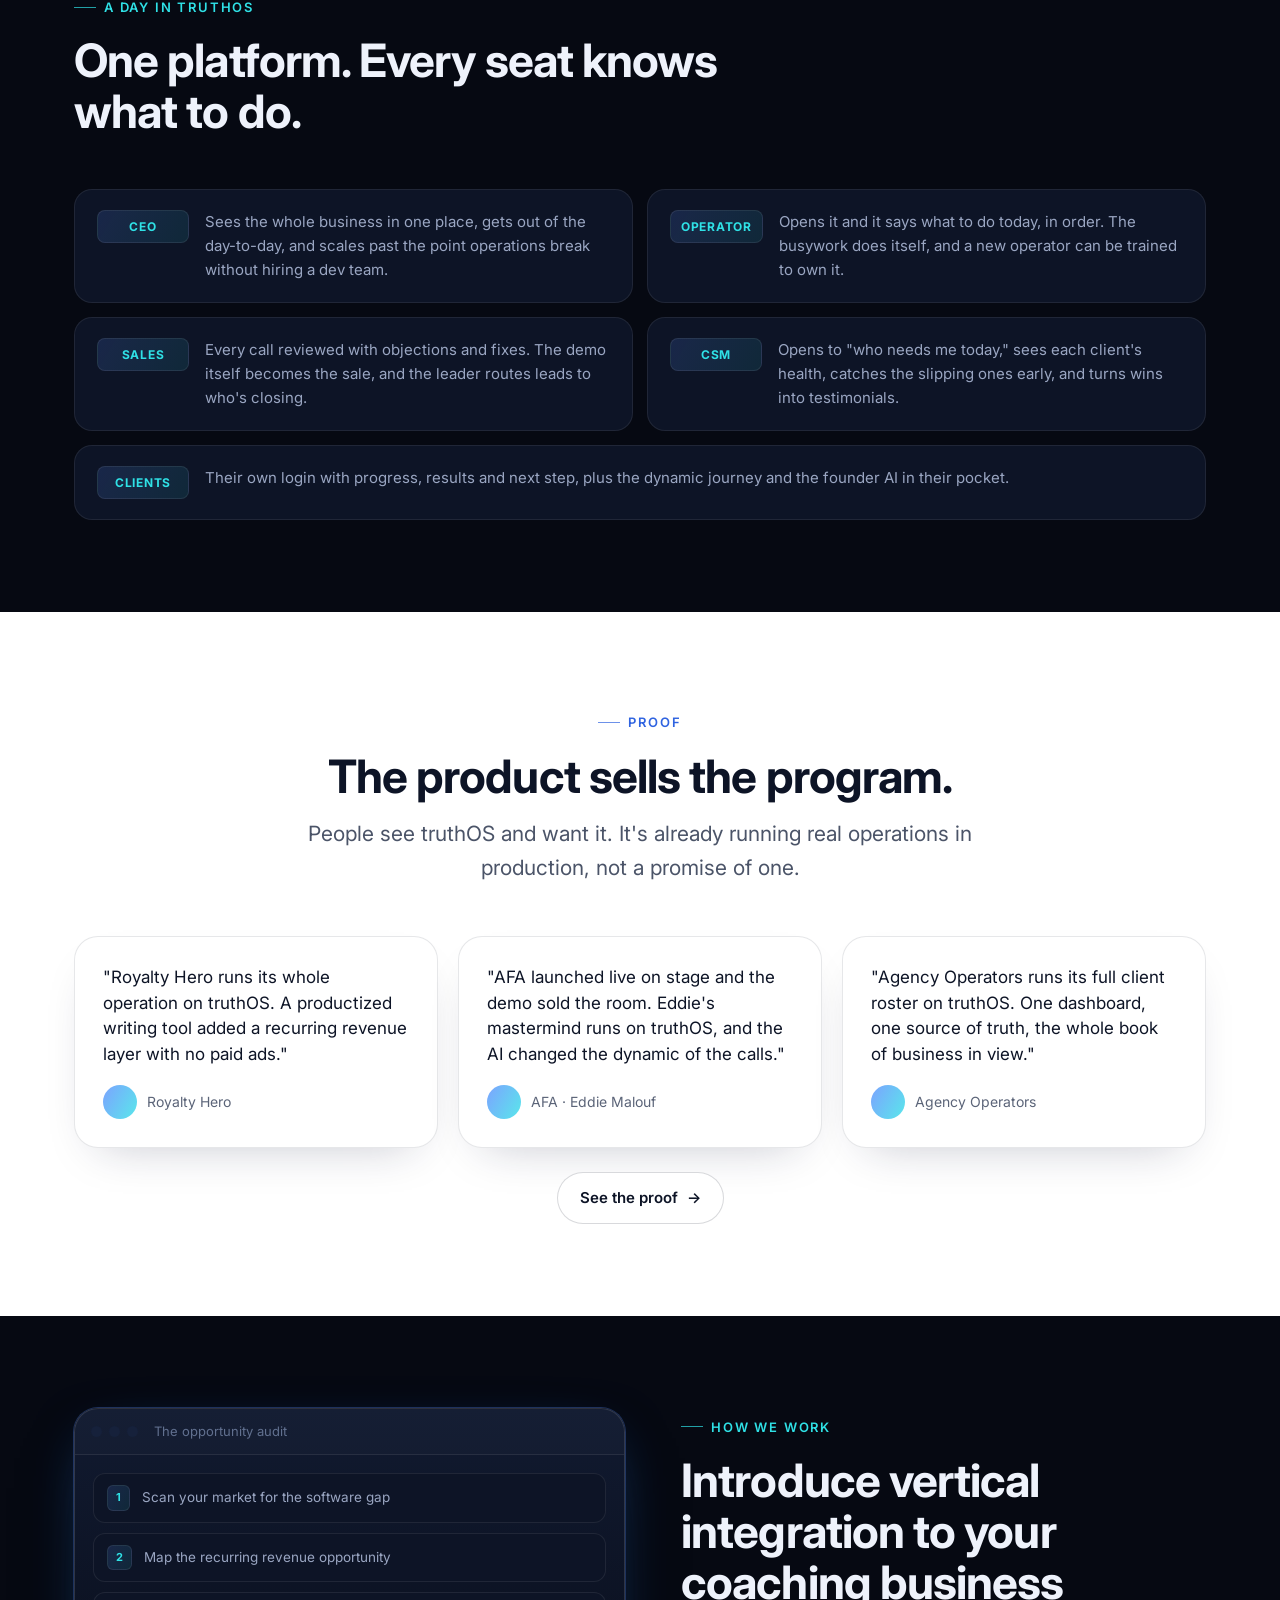
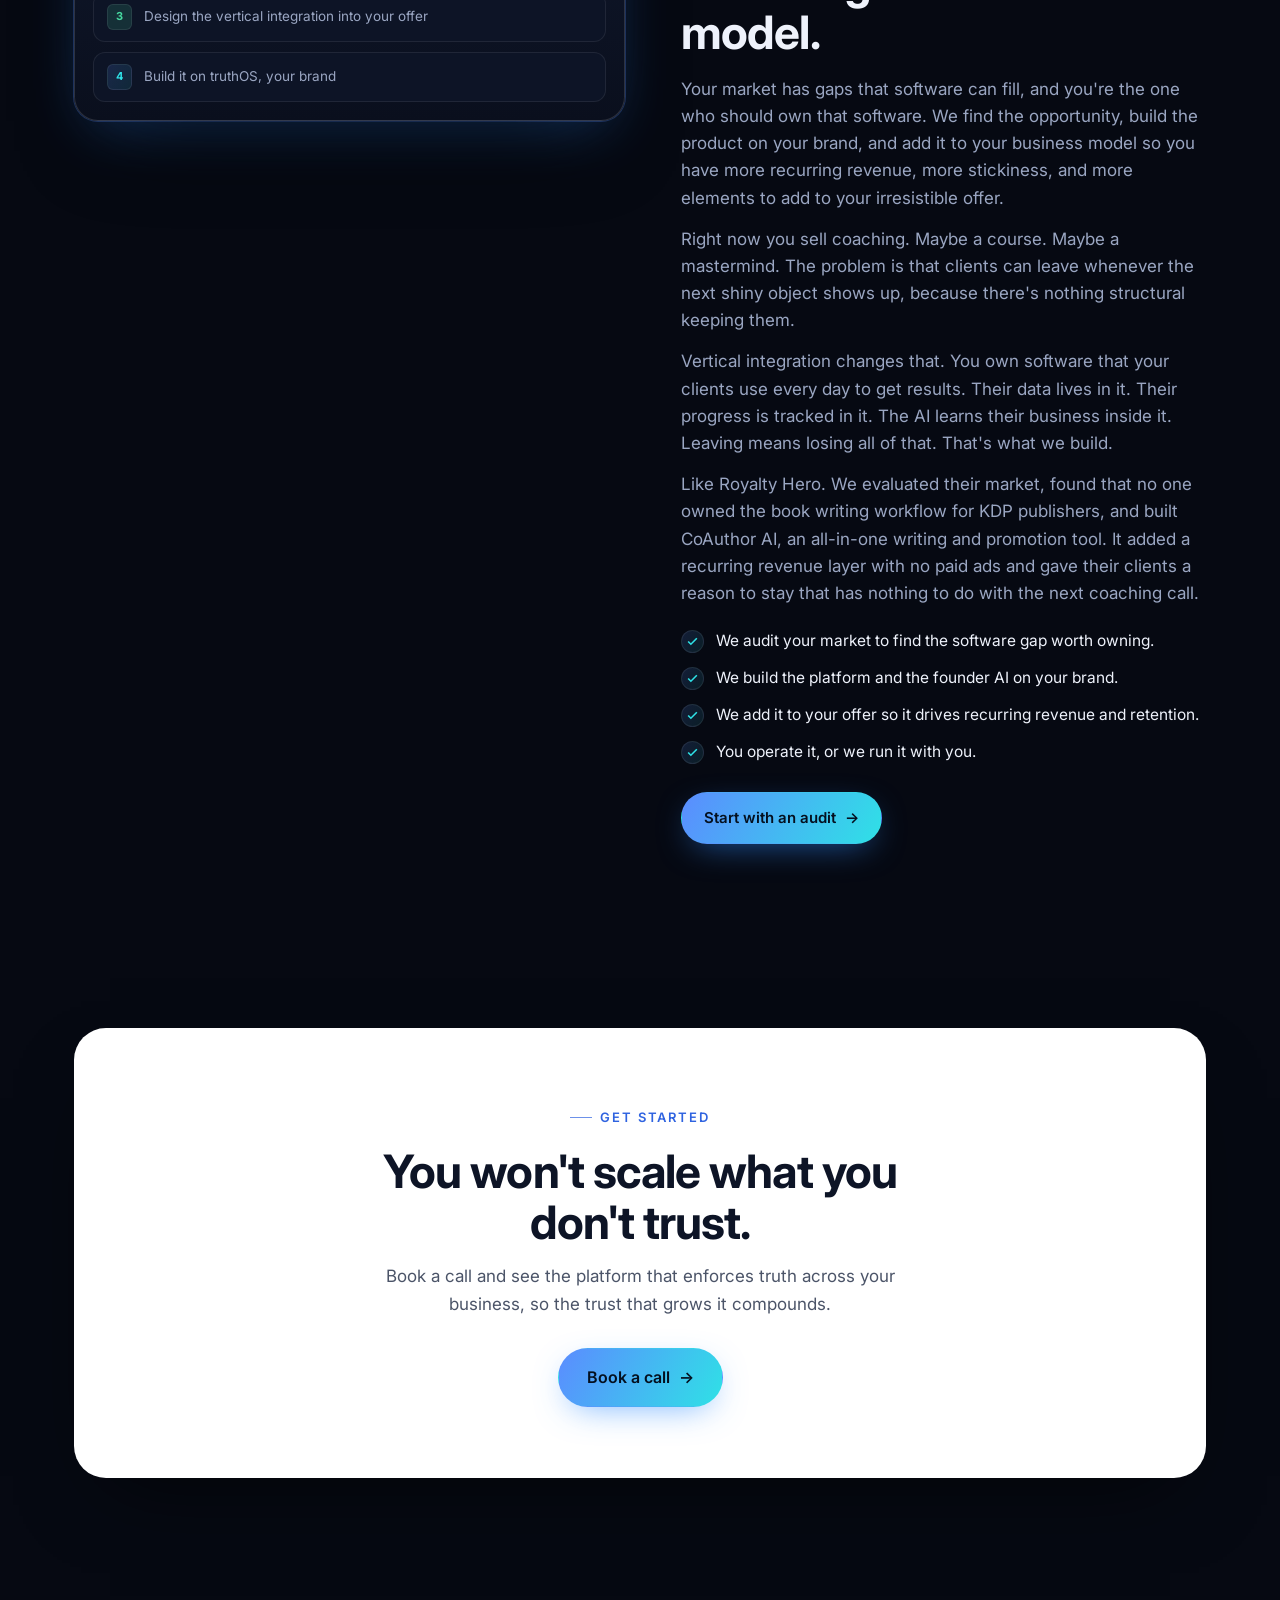
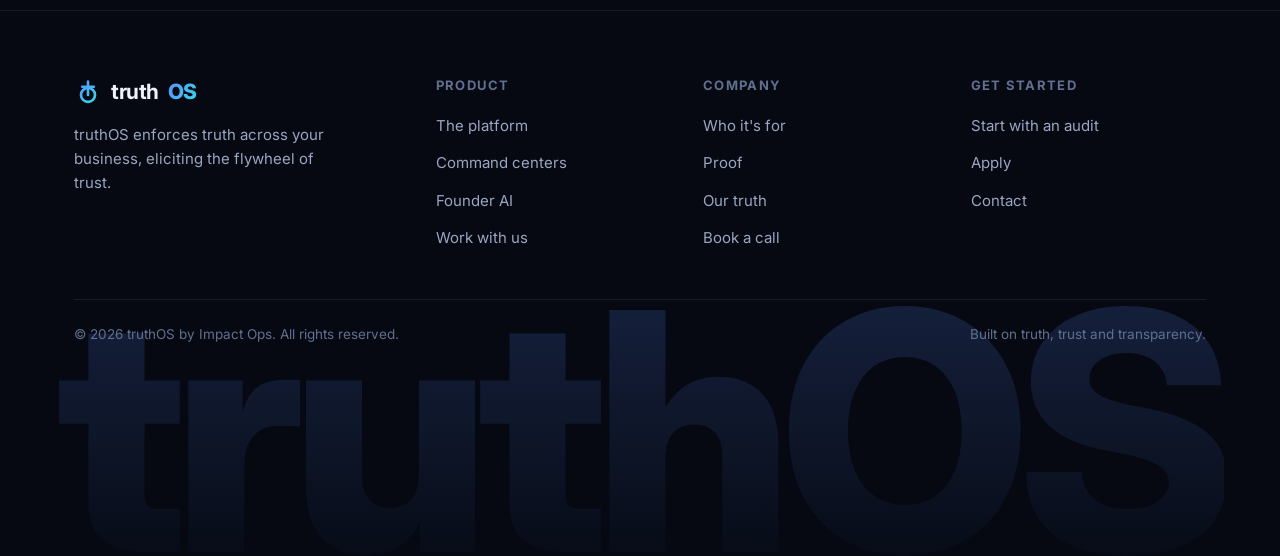
==== commit 94b7d7f2: "Hero: new headline, more roles, green watch button, red warning pill, white sub-copy, responsive sca" ====
--- a/website/index.html
+++ b/website/index.html
@@ -37,25 +37,25 @@
     <!-- ===== HERO ===== -->
     <section class="hero">
       <div class="wrap">
-        <h1>A business built on <span class="gradient-text">true transformation</span> cannot help but to scale.</h1>
+        <h1>A business built on <span class="gradient-text">true transformation</span> is obligated to grow.</h1>
         <p class="hero-bridge"><span>AI-powered certainty for</span>
           <a class="role-chip" href="#demo" aria-label="Explore the live demo">
             <svg class="ai-spark" viewBox="0 0 24 24" fill="currentColor" aria-hidden="true"><path d="M12 2l1.9 5.1L19 9l-5.1 1.9L12 16l-1.9-5.1L5 9l5.1-1.9z"/><path d="M19 14l.8 2.2L22 17l-2.2.8L19 20l-.8-2.2L16 17l2.2-.8z"/></svg>
-            <span class="rotator" data-words="CEOs,Operators,Revenue leaders,Product teams,Coaches">CEOs</span>
+            <span class="rotator" data-words="CEOs,Operators,Revenue leaders,Product teams,Coaches,Visionaries,Creators,Entrepreneurs">CEOs</span>
             <svg class="cursor-ico" viewBox="0 0 24 24" fill="currentColor" aria-hidden="true"><path d="M4 2L4 18L8 14L10.5 19.5L12.7 18.4L10.2 13L15 13Z"/></svg>
           </a>
         </p>
-        <p class="lead">One place to run the whole business. truthOS organizes your data, tracks your operations, and executes alongside your team. With automated tracking and analysis, you're one prompt away from clarity.</p>
+        <p class="lead" style="color:#ffffff;">One place to run the whole business. truthOS organizes your data, tracks your operations, and executes alongside your team. With automated tracking and analysis, you're one prompt away from clarity.</p>
         <div class="hero-cta">
           <a class="btn btn-primary btn-lg" href="book-a-call.html">Book a call <span class="arrow">&rarr;</span></a>
           <!-- TODO: link "Watch the platform" to the 2-min platform video once it exists -->
-          <a class="btn btn-ghost btn-lg" href="#">
+          <a class="btn btn-ghost btn-lg btn-watch" href="#">
             <svg width="16" height="16" viewBox="0 0 24 24" fill="currentColor" aria-hidden="true"><path d="M8 5v14l11-7z"/></svg>
             Watch the platform (2 min)
           </a>
         </div>
         <p class="hero-note">
-          <span class="pill">You won't scale what you don't trust</span>
+          <span class="pill pill-warning"><svg class="warn-ico" viewBox="0 0 24 24" fill="none" stroke="currentColor" stroke-width="2" aria-hidden="true"><path d="M10.3 3.9 1.8 18a2 2 0 0 0 1.7 3h17a2 2 0 0 0 1.7-3L13.7 3.9a2 2 0 0 0-3.4 0z"/><path d="M12 9v4M12 17h.01"/></svg> You won't scale what you don't trust</span>
         </p>
       </div>
     </section>
@@ -221,7 +221,11 @@
     <!-- ===== CURRENT PARTNERS ===== -->
     <section class="section-sm section-light">
       <div class="wrap center">
-        <p class="faint" style="margin-bottom:26px; font-size:14px; letter-spacing:0.08em; text-transform:uppercase;">Running live operations for</p>
+        <div class="founder-quote">
+          <!-- TODO: replace assets/founder.svg with a real photo of Jordan (assets/founder.jpg) -->
+          <img class="founder-photo" src="assets/founder.svg" alt="Jordan, founder of Impact Ops" />
+          <p class="founder-says">We have used truthOS software to run products and full operating systems for the following companies:</p>
+        </div>
         <div class="logos">
           <span class="logo"><span class="mk"></span> Royalty Hero</span>
           <span class="logo"><span class="mk"></span> AFA</span>
--- a/website/styles.css
+++ b/website/styles.css
@@ -146,8 +146,9 @@
 
 /* ---------- Hero (left-aligned truthOS hero) ---------- */
 .hero { padding: 72px 0 48px; }
-.hero h1 { max-width: 16ch; }
+.hero h1 { max-width: 18ch; font-size: clamp(36px, 6.6vw, 84px); line-height: 1.04; }
 .hero .lead { max-width: 56ch; margin-top: 22px; }
+@media (min-width: 1280px) { .hero h1 { font-size: clamp(72px, 5.6vw, 92px); } }
 .hero-cta { display: flex; flex-wrap: wrap; gap: 14px; margin-top: 34px; }
 .hero-note { margin-top: 22px; display: flex; align-items: center; gap: 10px; flex-wrap: wrap; }
 
@@ -157,6 +158,13 @@
   background: var(--grad-soft); border: 1px solid var(--line); color: var(--text);
 }
 .pill .led { width: 7px; height: 7px; border-radius: 50%; background: var(--good); box-shadow: 0 0 10px var(--good); }
+/* red "warning" pill */
+.pill-warning { border-color: rgba(255,107,122,0.55); background: rgba(255,107,122,0.09); color: #ffd6dc; box-shadow: 0 0 0 1px rgba(255,107,122,0.16), 0 0 24px -5px rgba(255,107,122,0.6); }
+.pill-warning .warn-ico { width: 15px; height: 15px; color: var(--bad); flex: none; }
+/* green-outlined "watch the platform" button */
+.btn-watch { border-color: rgba(70,217,160,0.7); box-shadow: 0 0 0 1px rgba(70,217,160,0.22), 0 10px 30px -14px rgba(70,217,160,0.5); }
+.btn-watch:hover { background: rgba(70,217,160,0.08); border-color: var(--good); box-shadow: 0 0 0 1px rgba(70,217,160,0.4), 0 14px 34px -14px rgba(70,217,160,0.7); }
+.btn-watch svg { color: var(--good); }
 
 /* hero bridge + AI role chip */
 .hero-bridge { font-size: clamp(16px, 2vw, 20px); font-weight: 600; color: var(--muted); margin-top: 22px; display: flex; align-items: center; gap: 11px; flex-wrap: wrap; }
@@ -294,8 +302,13 @@
 .section-light .quote .by { color: #5b6478; }
 .section-light .btn-ghost { background: #ffffff; border-color: rgba(13,20,38,0.16); color: #0d1426; }
 .section-light .btn-ghost:hover { border-color: #2f63e0; color: #2f63e0; }
-.section-light .logos .logo { color: #2c3445; opacity: 1; }
+.section-light .logos .logo { color: #0d1426; opacity: 1; }
 .section-light .faint { color: #6b7488; }
+/* founder quote on white partners band */
+.founder-quote { display: flex; align-items: center; gap: 20px; justify-content: center; max-width: 780px; margin: 0 auto 34px; text-align: left; }
+.founder-photo { width: 86px; height: 86px; border-radius: 50%; object-fit: cover; flex: none; border: 2px solid rgba(13,20,38,0.08); box-shadow: 0 12px 30px -14px rgba(0,0,0,0.4); background: #e9ecf3; }
+.founder-says { color: #0d1426; font-weight: 700; font-size: clamp(17px, 2vw, 21px); line-height: 1.4; }
+@media (max-width: 560px) { .founder-quote { flex-direction: column; text-align: center; gap: 14px; } }
 
 /* ---------- Logos strip ---------- */
 .logos { display: flex; flex-wrap: wrap; align-items: center; justify-content: center; gap: 18px 40px; }
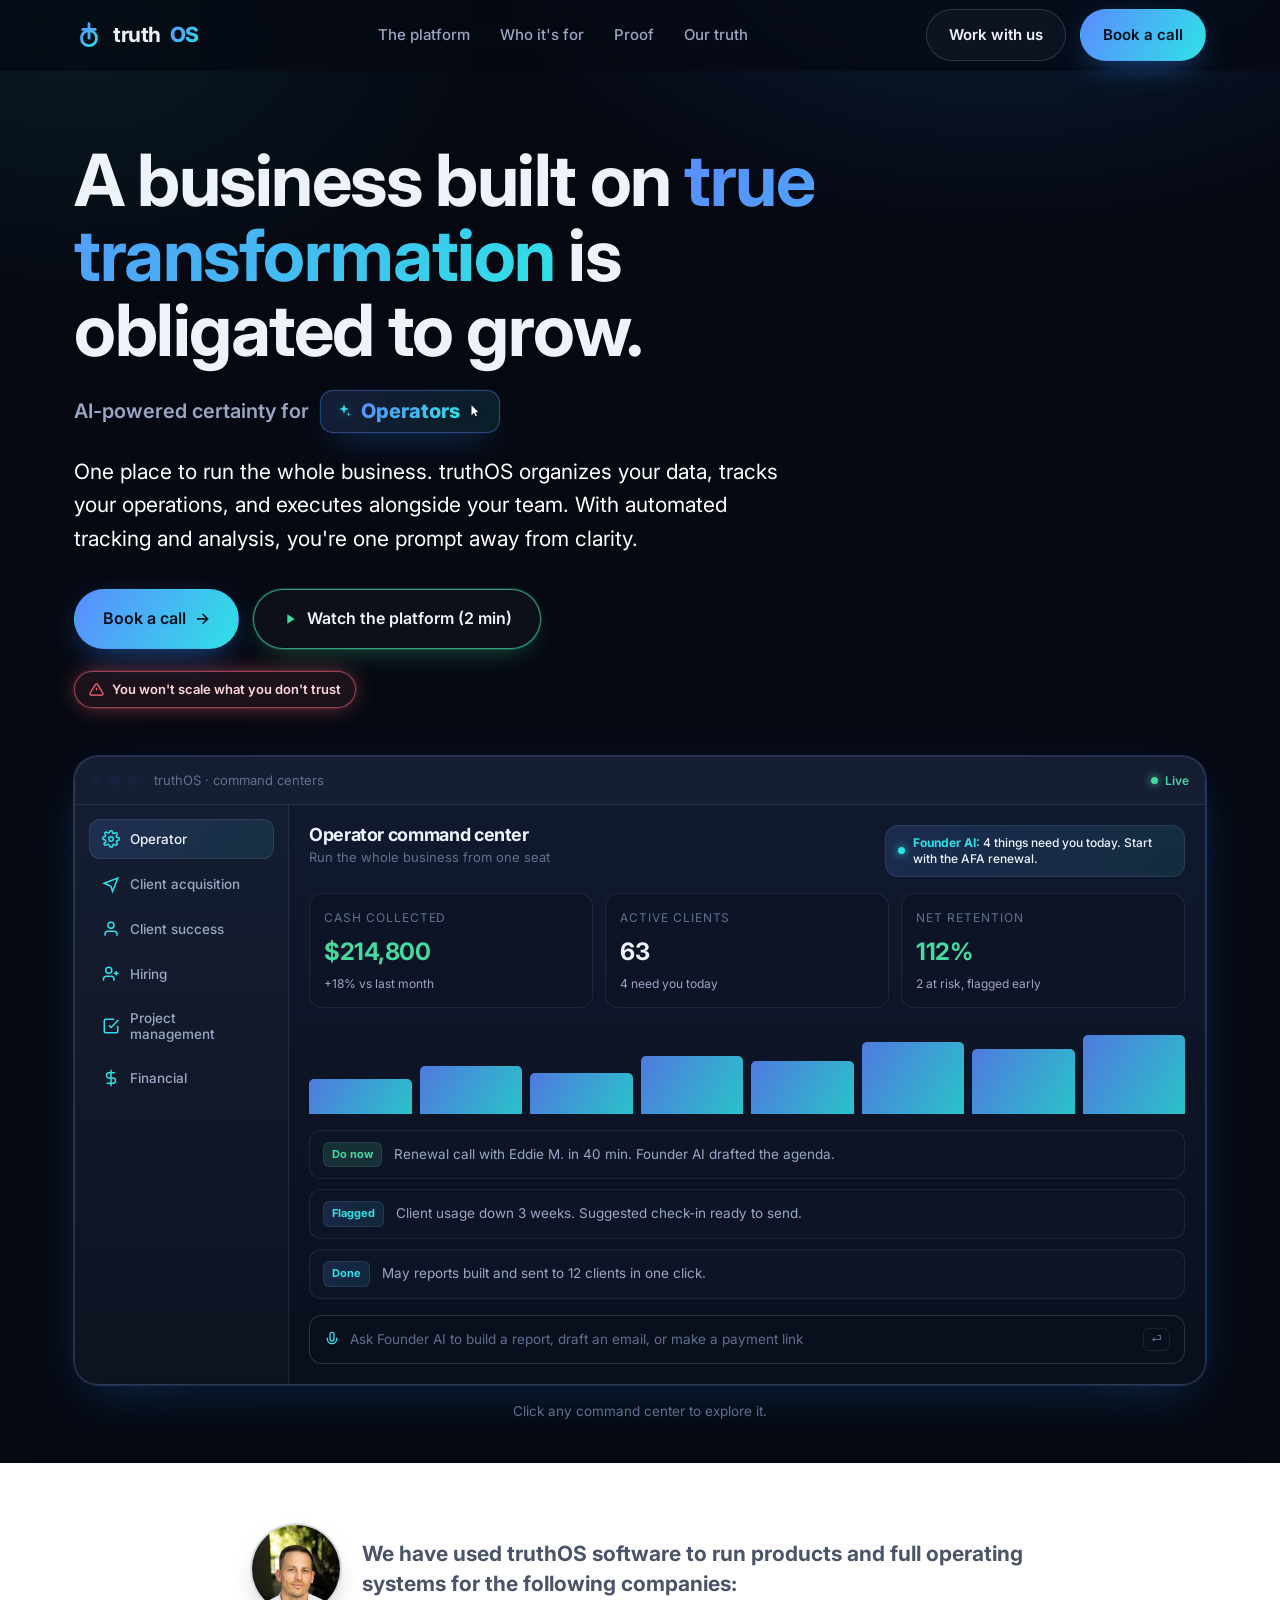
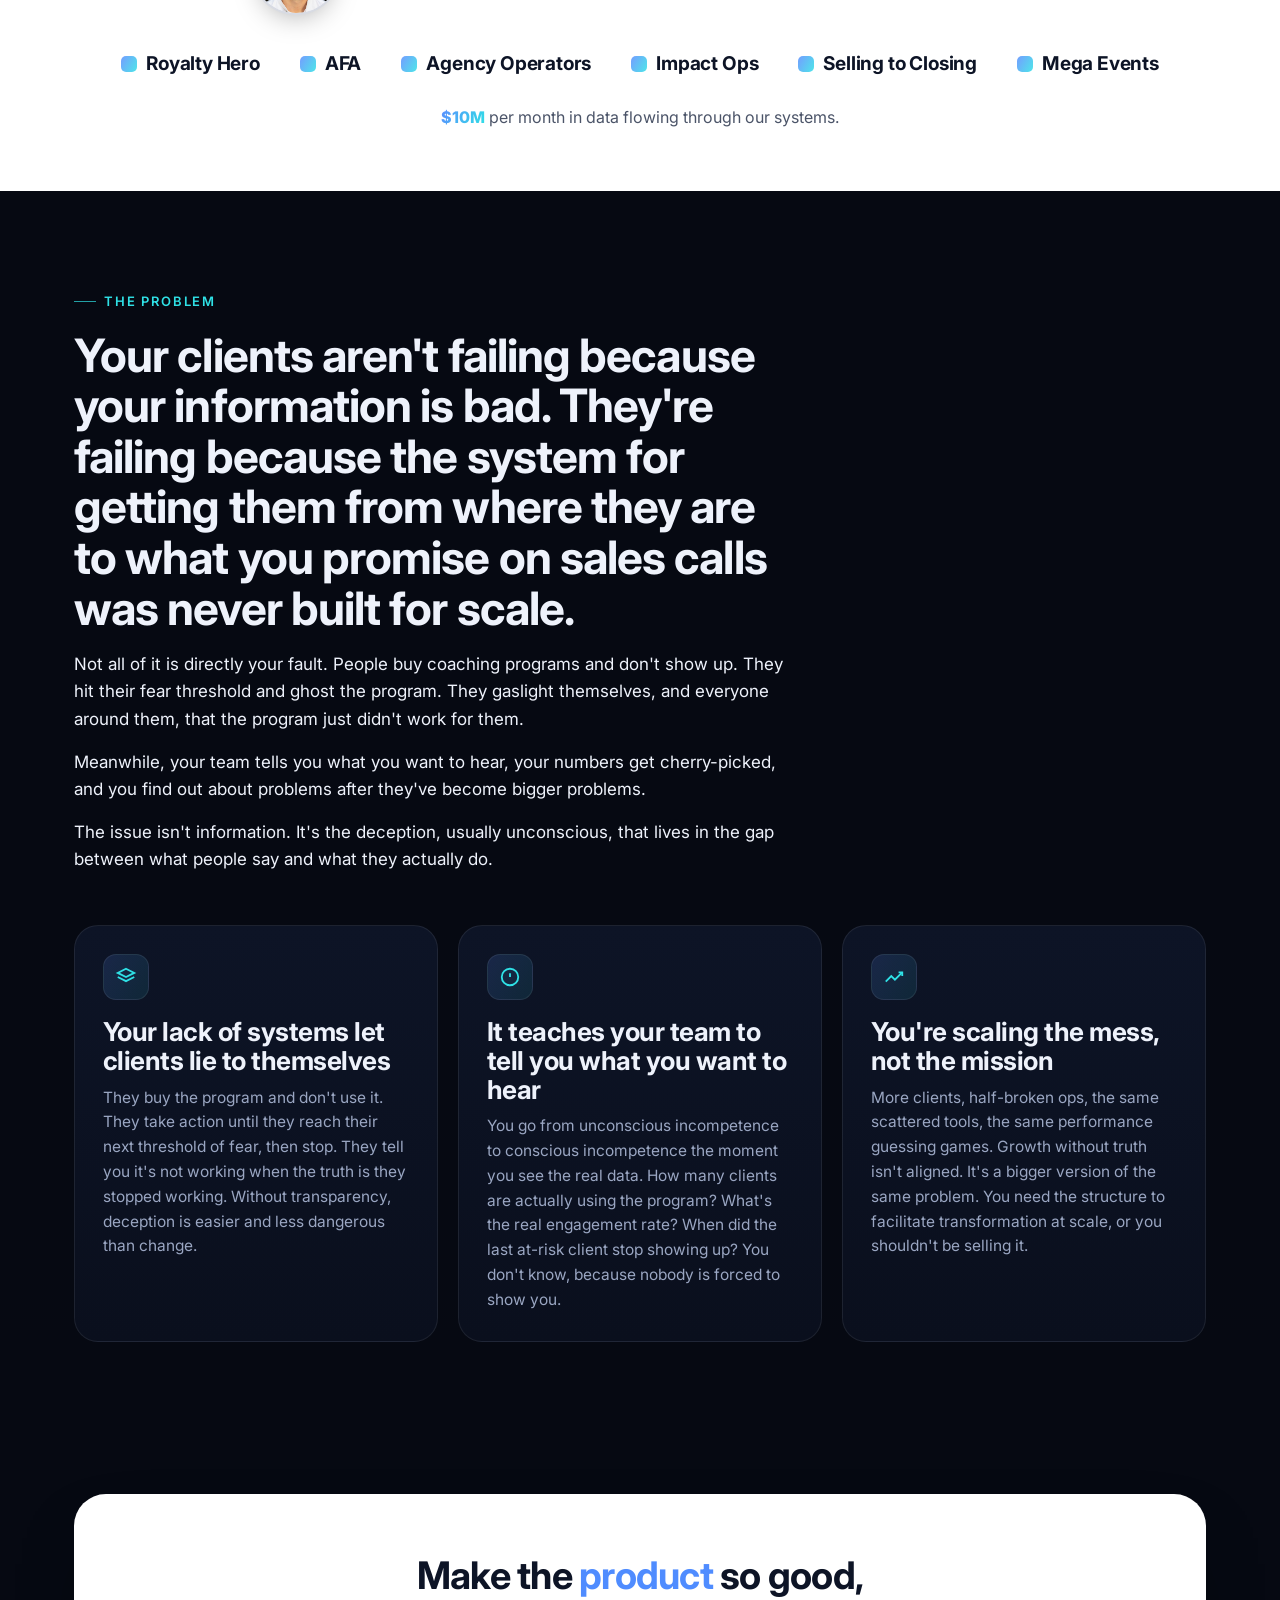
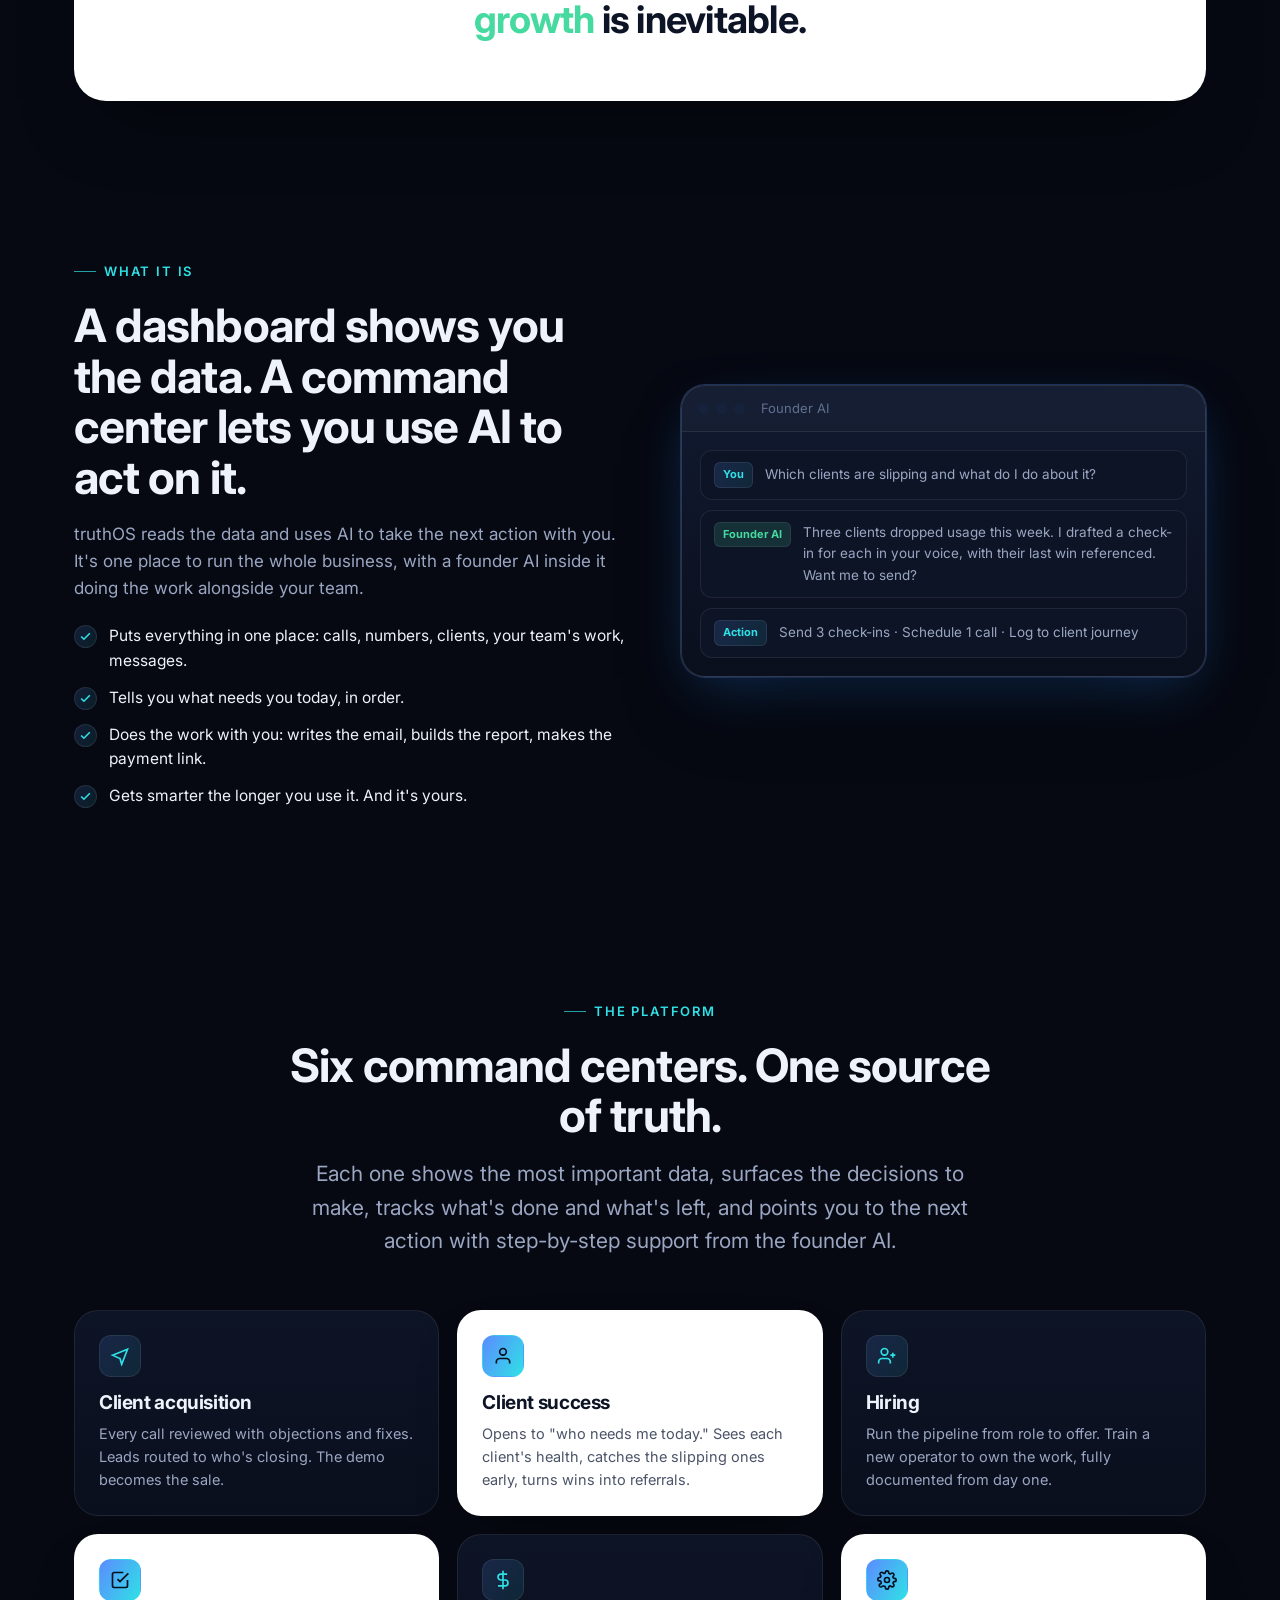
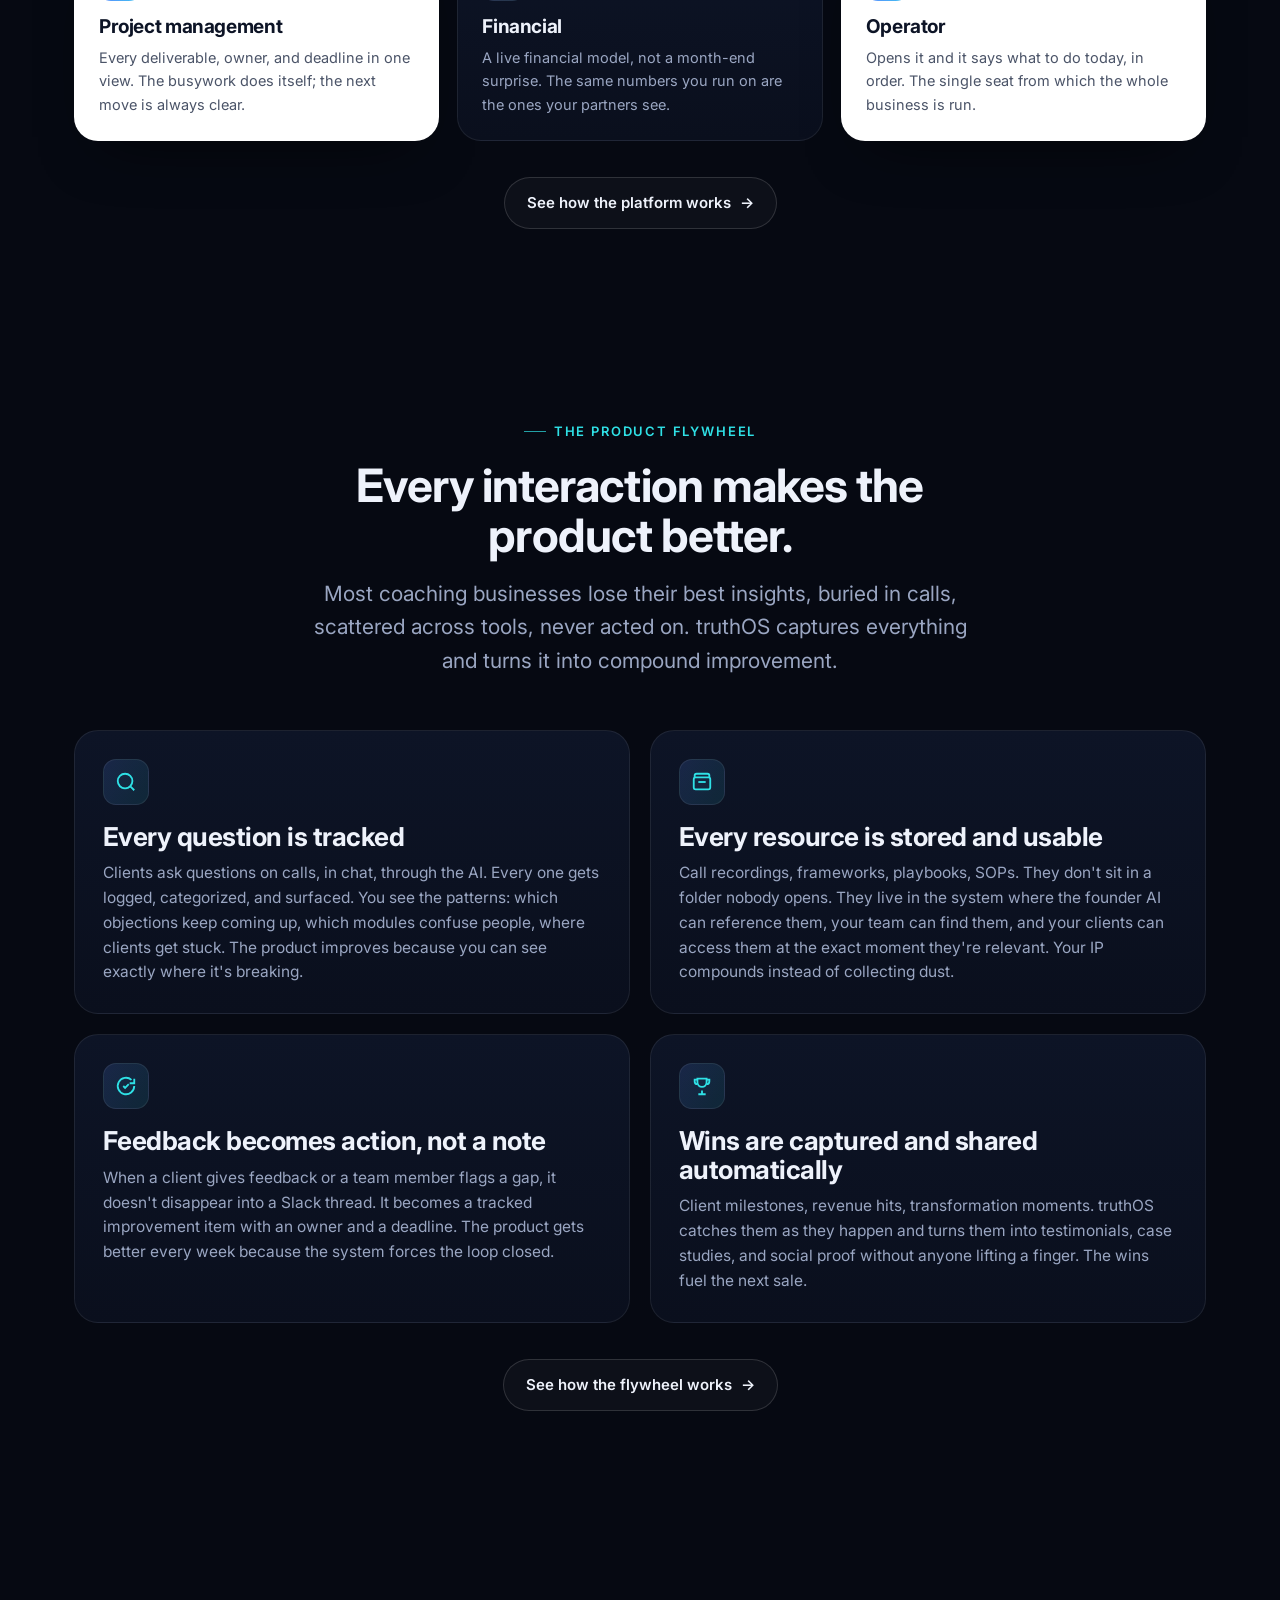
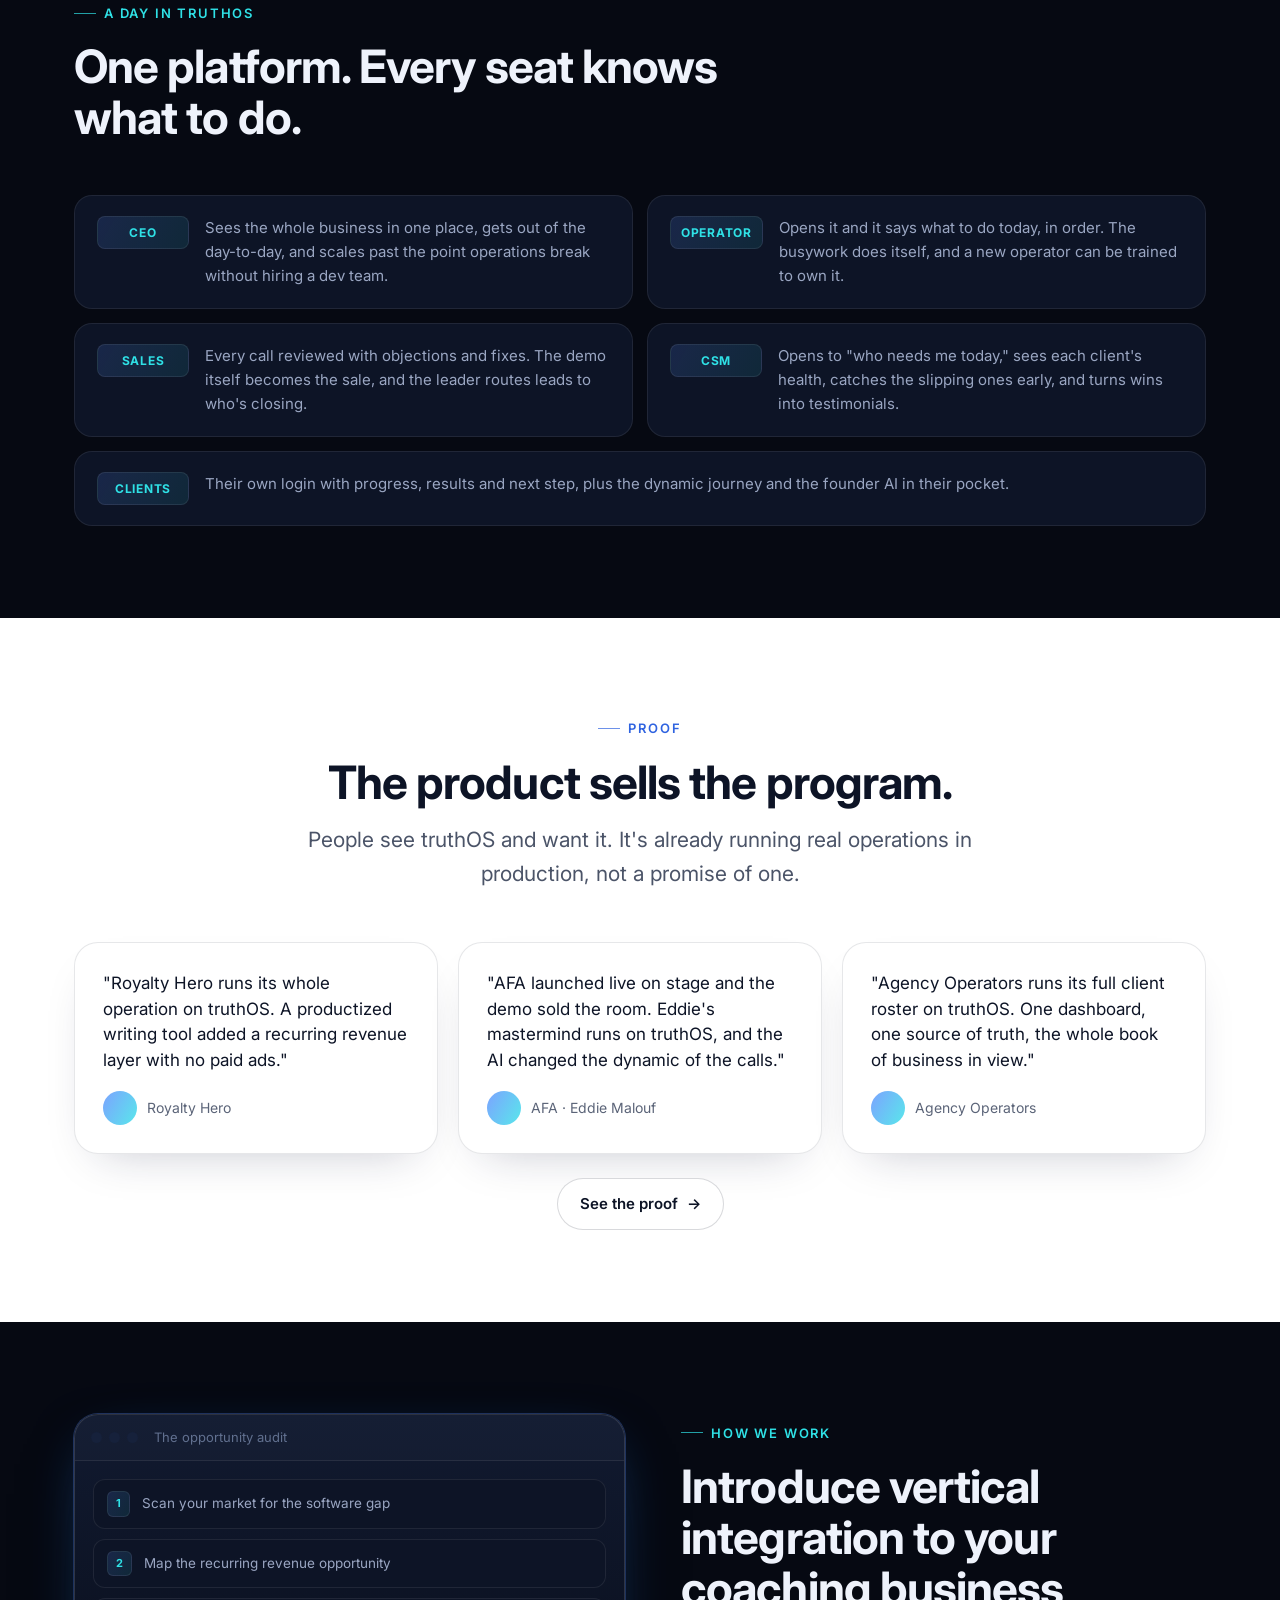
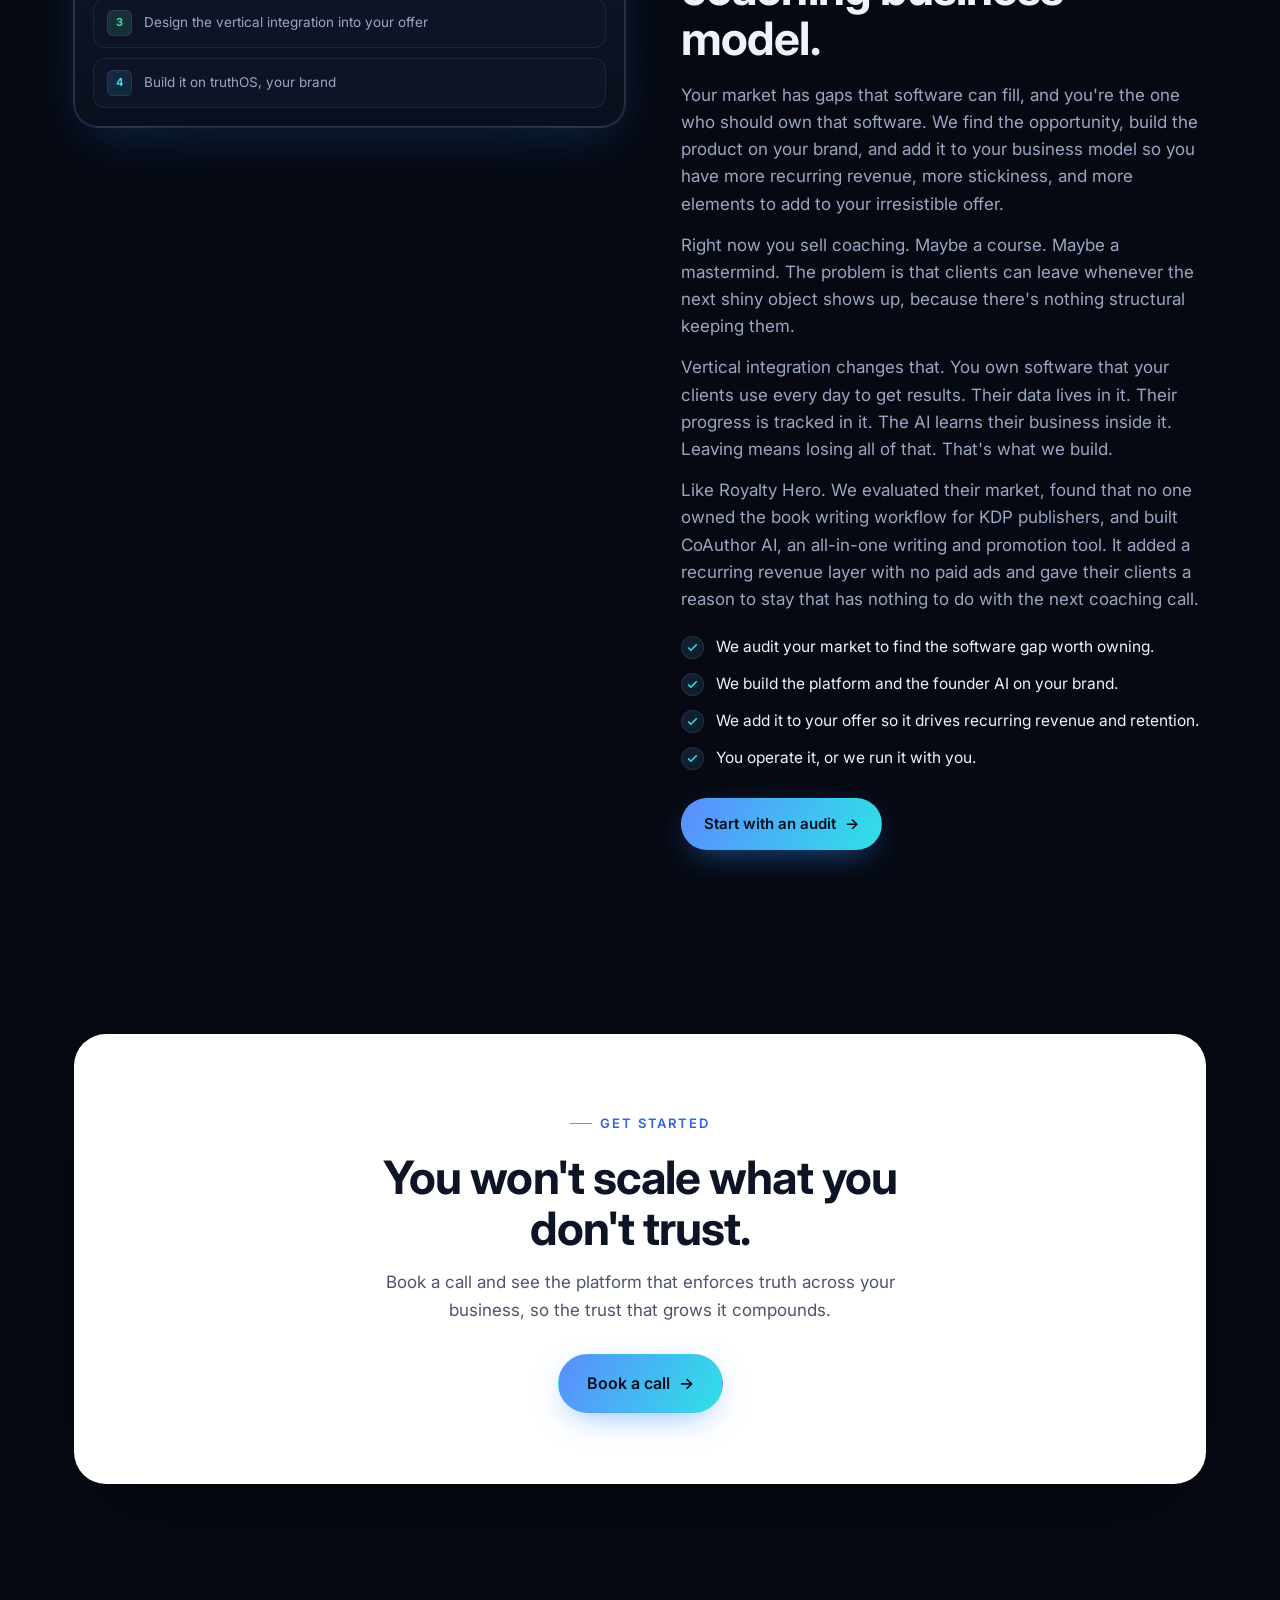
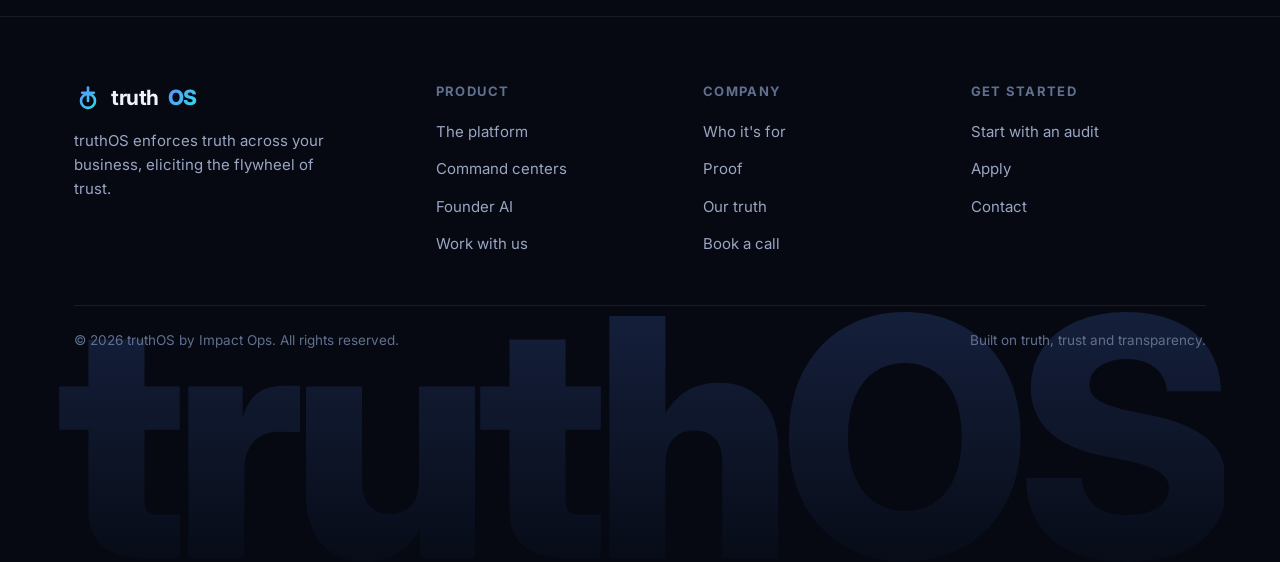
==== commit d7bce9e4: "Add Jordan Armstrong's real founder photo to the partners band Co-Authored-By: Claude Opus 4.8 (1M c" ====
--- a/website/index.html
+++ b/website/index.html
@@ -222,8 +222,7 @@
     <section class="section-sm section-light">
       <div class="wrap center">
         <div class="founder-quote">
-          <!-- TODO: replace assets/founder.svg with a real photo of Jordan (assets/founder.jpg) -->
-          <img class="founder-photo" src="assets/founder.svg" alt="Jordan, founder of Impact Ops" />
+          <img class="founder-photo" src="assets/founder.jpg" alt="Jordan Armstrong, founder of Impact Ops" />
           <p class="founder-says">We have used truthOS software to run products and full operating systems for the following companies:</p>
         </div>
         <div class="logos">
--- a/website/styles.css
+++ b/website/styles.css
@@ -306,7 +306,7 @@
 .section-light .faint { color: #6b7488; }
 /* founder quote on white partners band */
 .founder-quote { display: flex; align-items: center; gap: 20px; justify-content: center; max-width: 780px; margin: 0 auto 34px; text-align: left; }
-.founder-photo { width: 86px; height: 86px; border-radius: 50%; object-fit: cover; flex: none; border: 2px solid rgba(13,20,38,0.08); box-shadow: 0 12px 30px -14px rgba(0,0,0,0.4); background: #e9ecf3; }
+.founder-photo { width: 92px; height: 92px; border-radius: 50%; object-fit: cover; object-position: center 22%; flex: none; border: 2px solid rgba(13,20,38,0.08); box-shadow: 0 12px 30px -14px rgba(0,0,0,0.4); background: #e9ecf3; }
 .founder-says { color: #0d1426; font-weight: 700; font-size: clamp(17px, 2vw, 21px); line-height: 1.4; }
 @media (max-width: 560px) { .founder-quote { flex-direction: column; text-align: center; gap: 14px; } }
 
